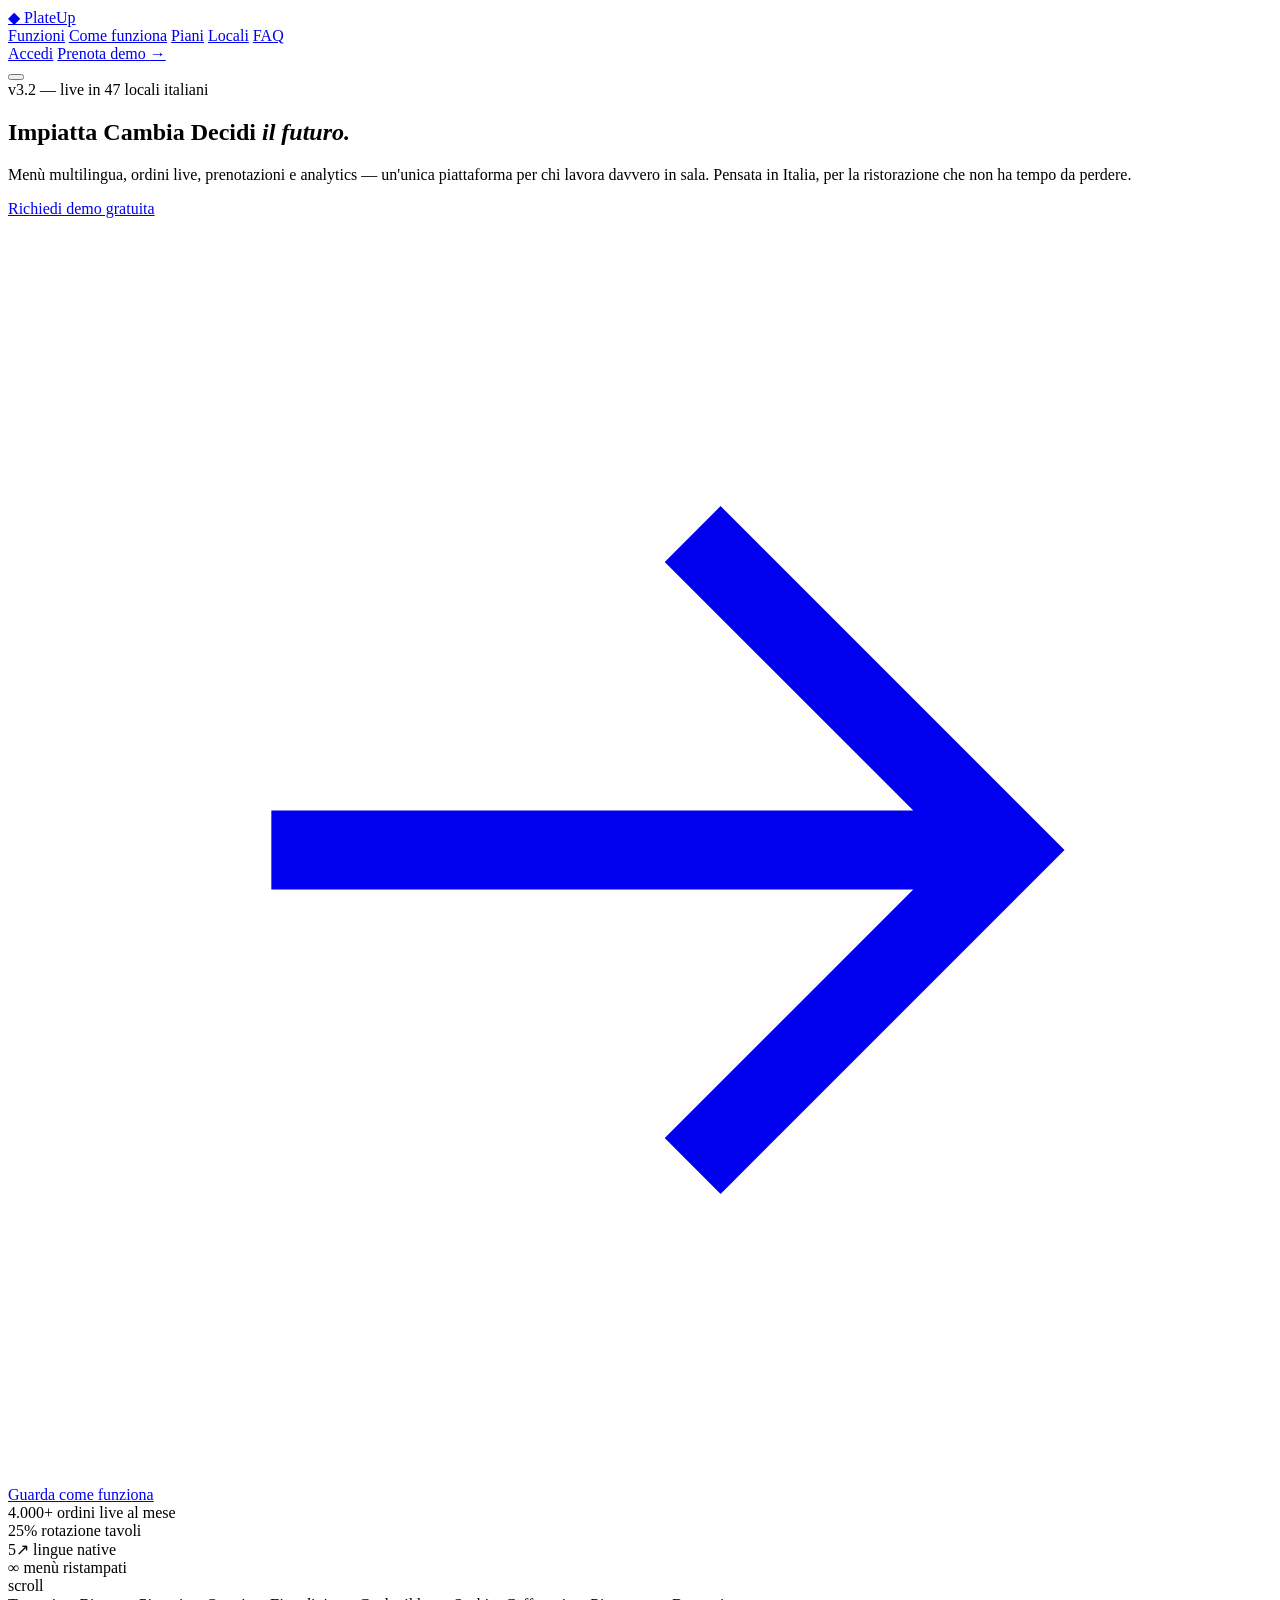
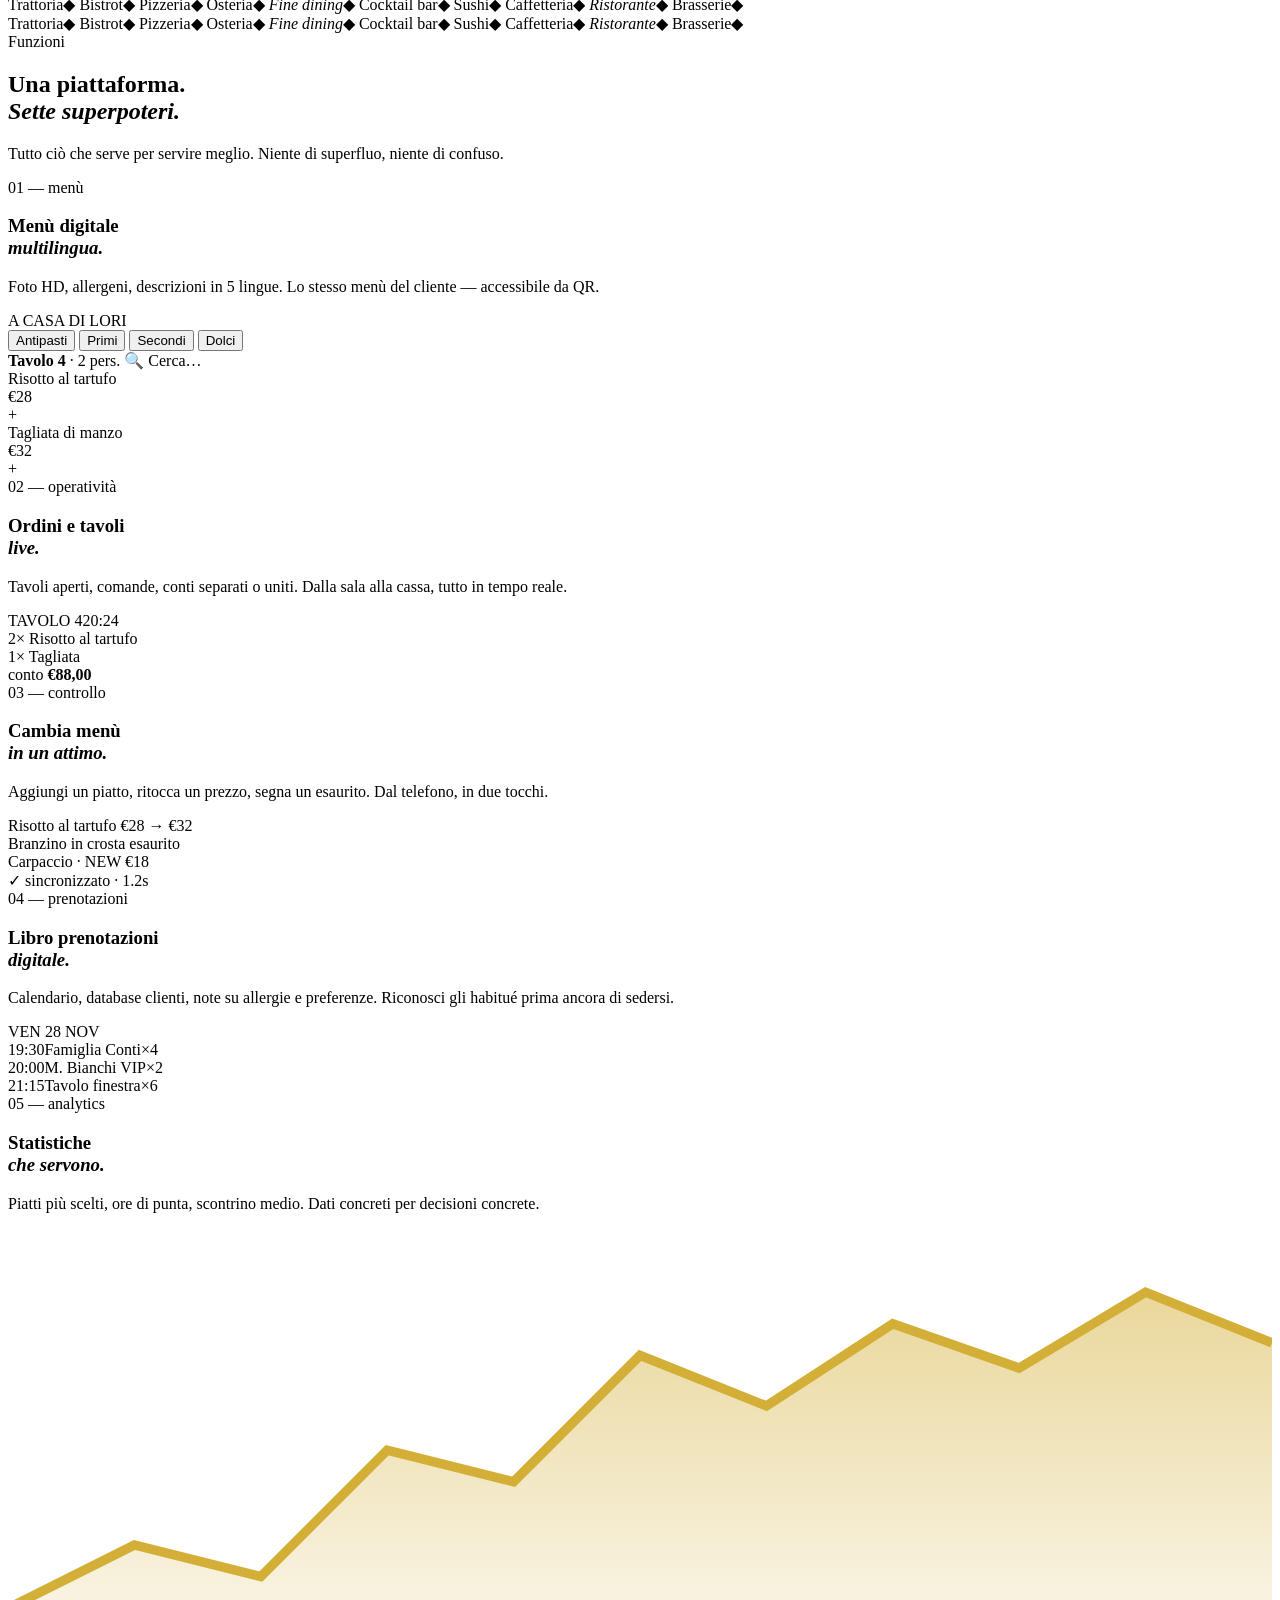
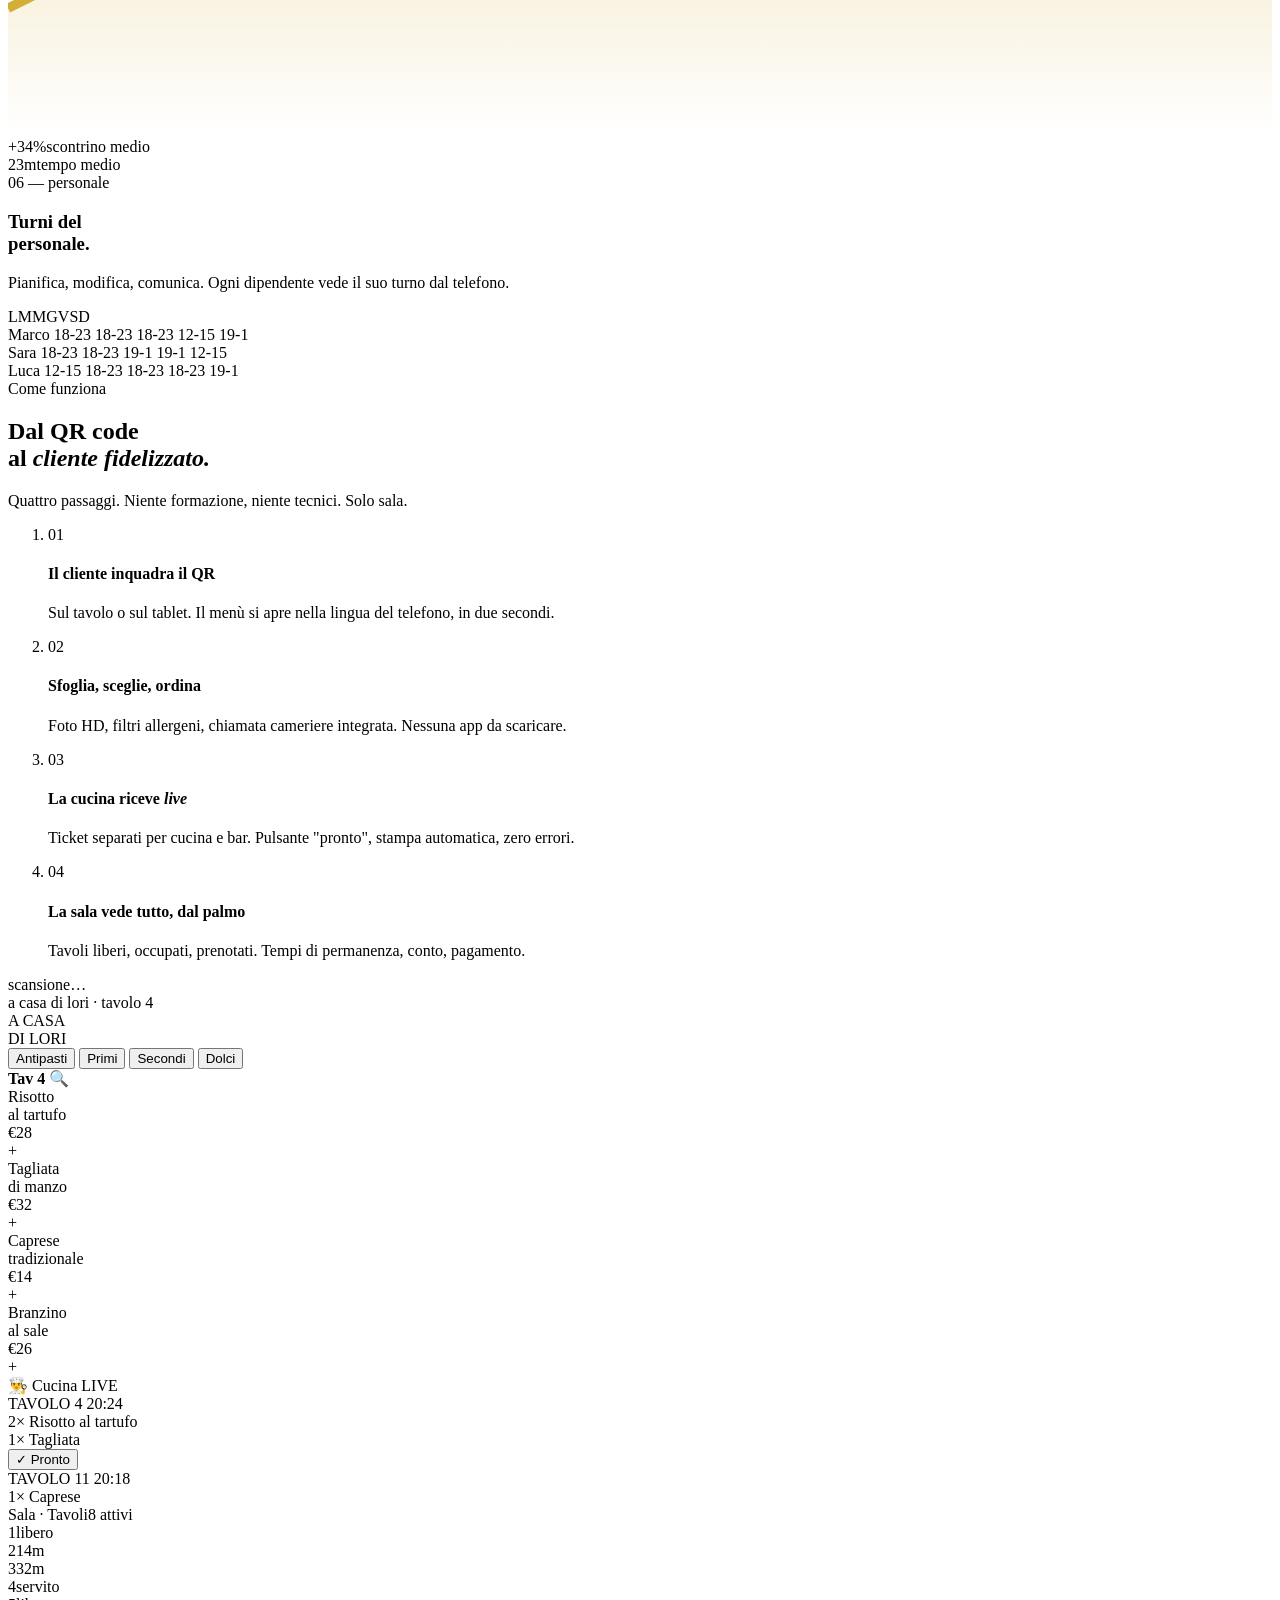
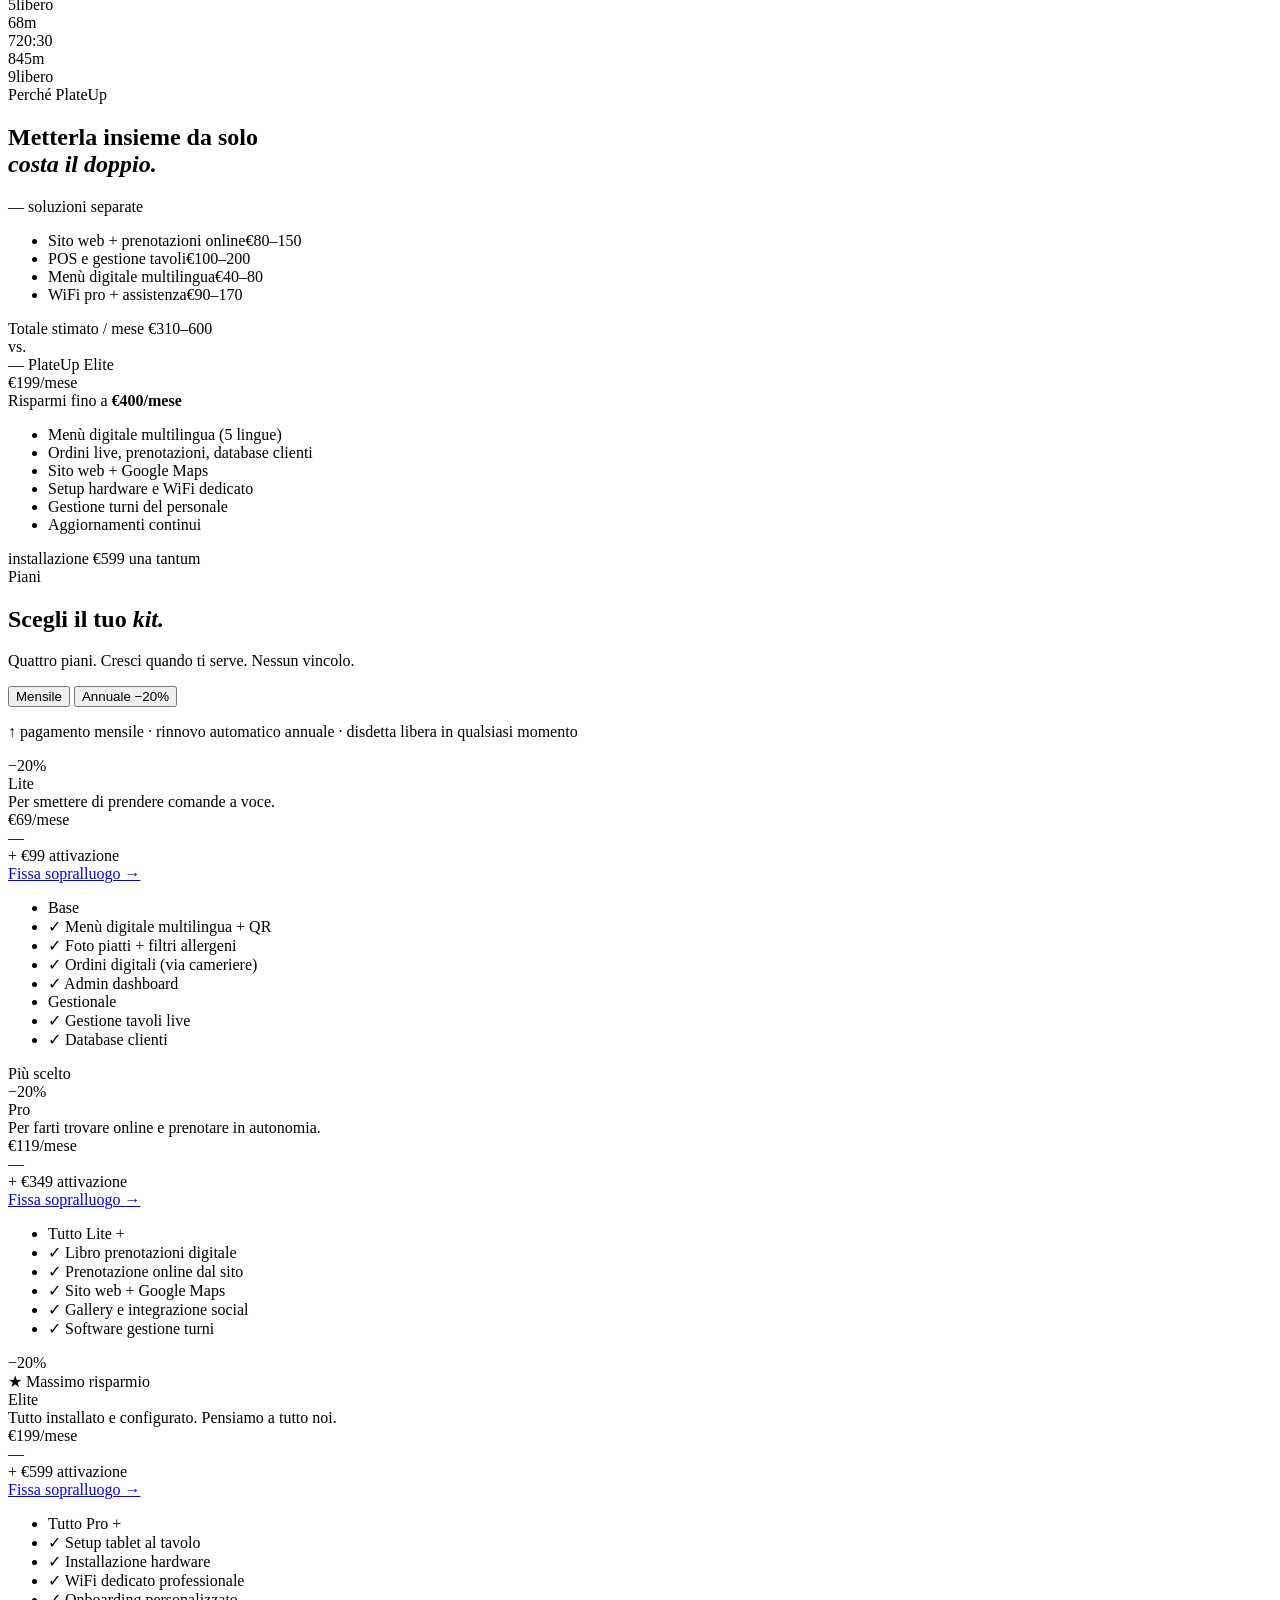
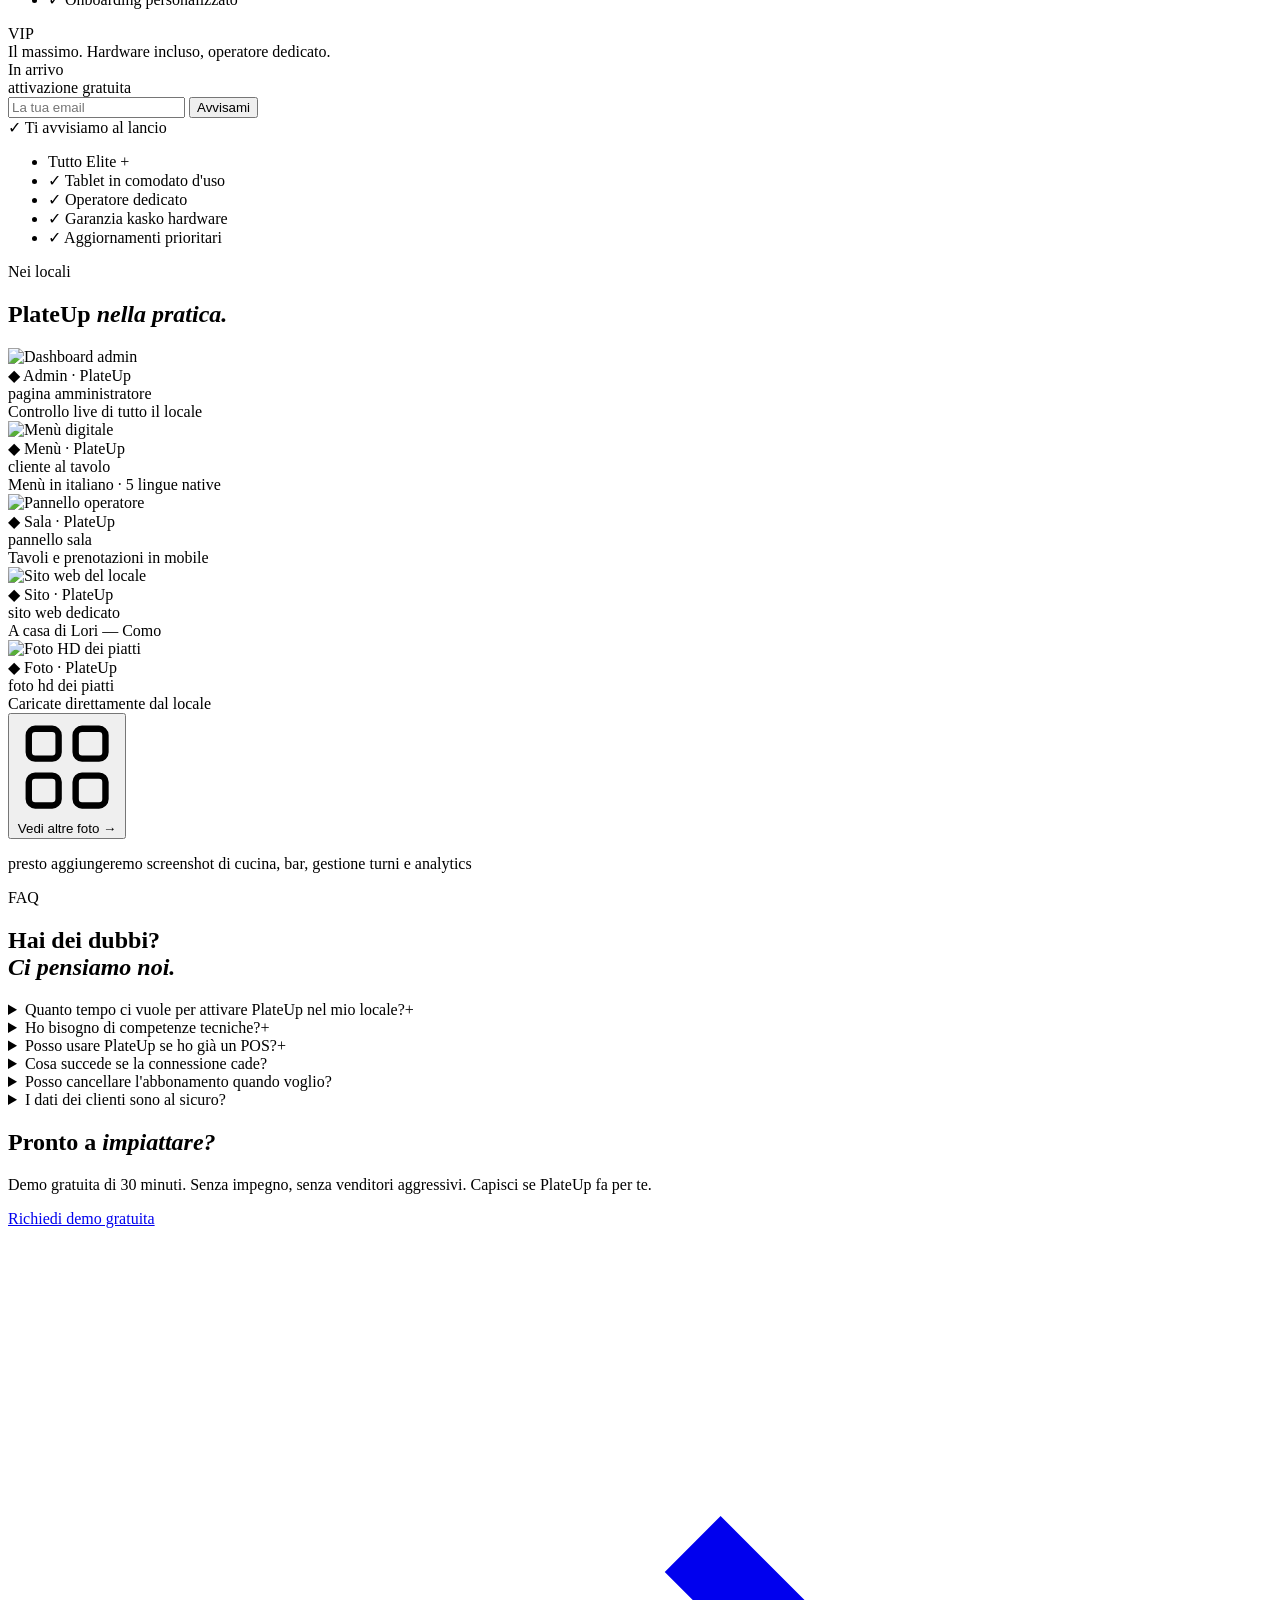
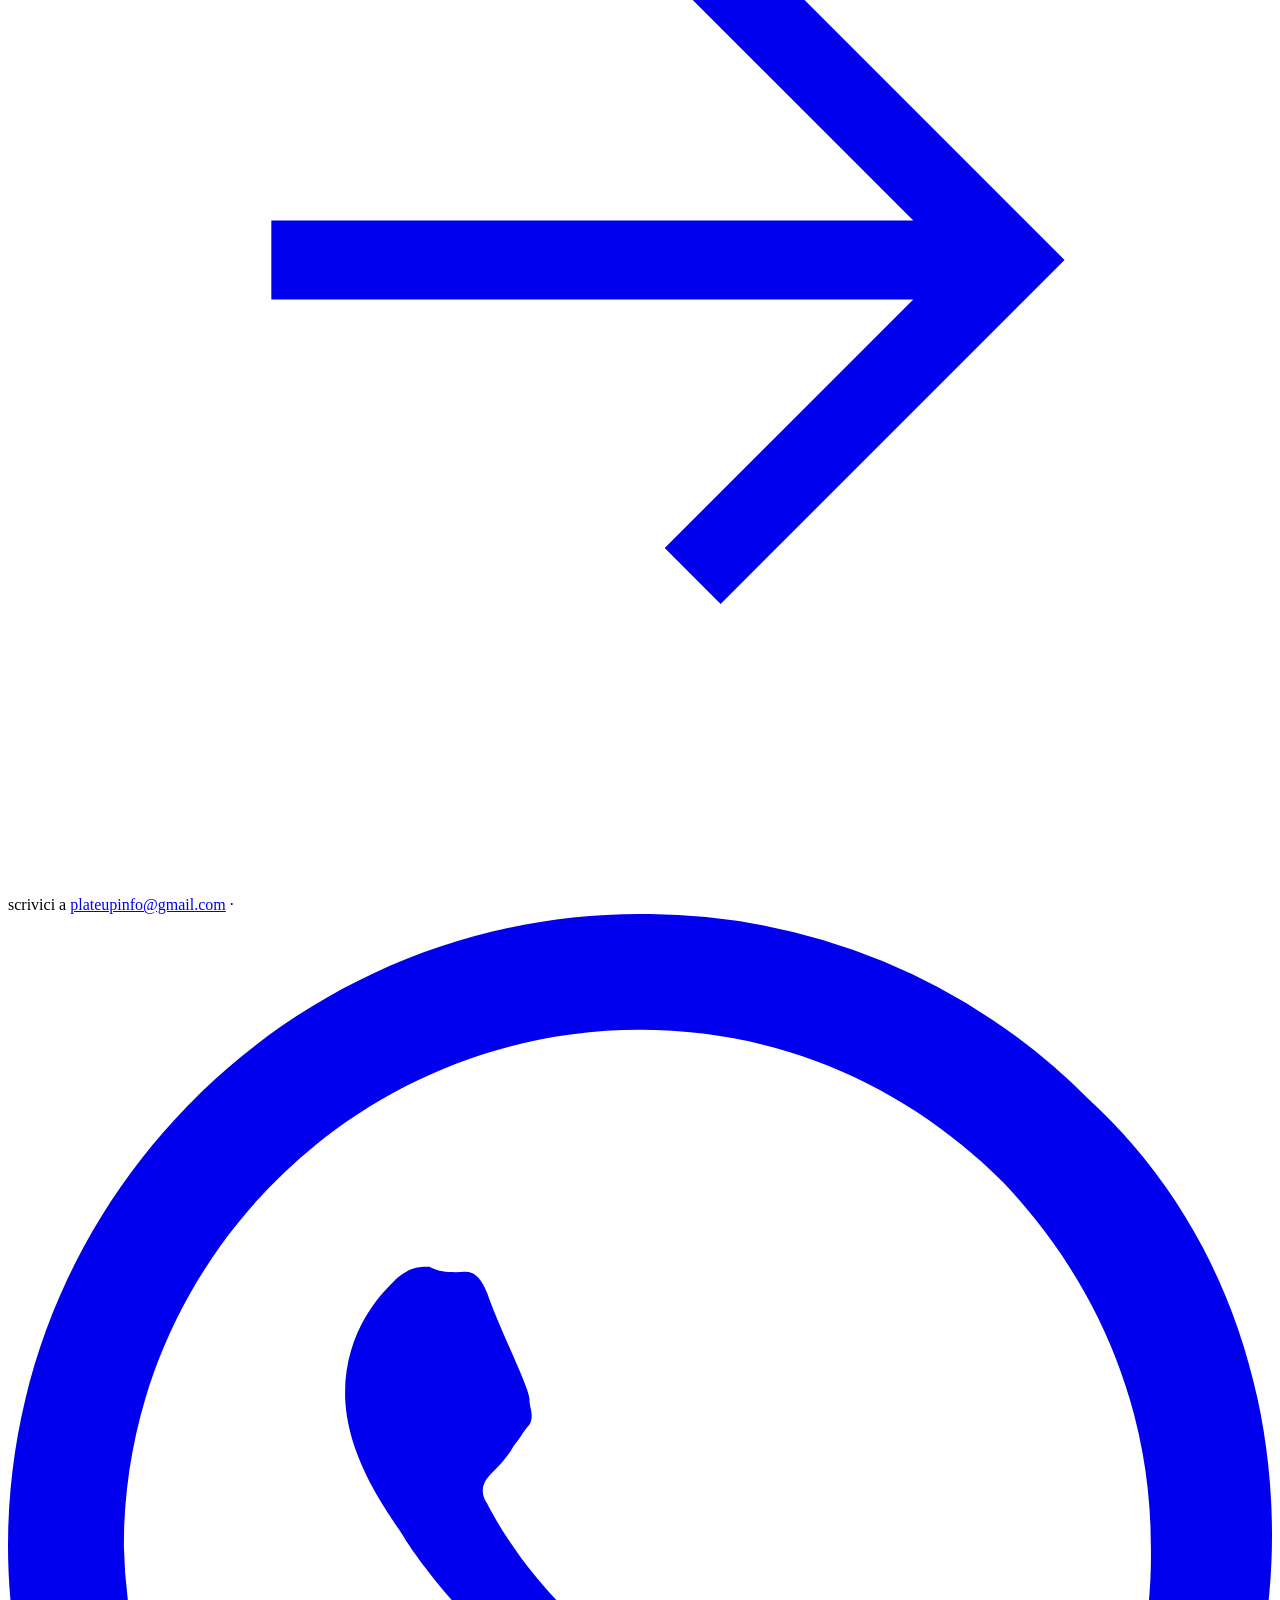
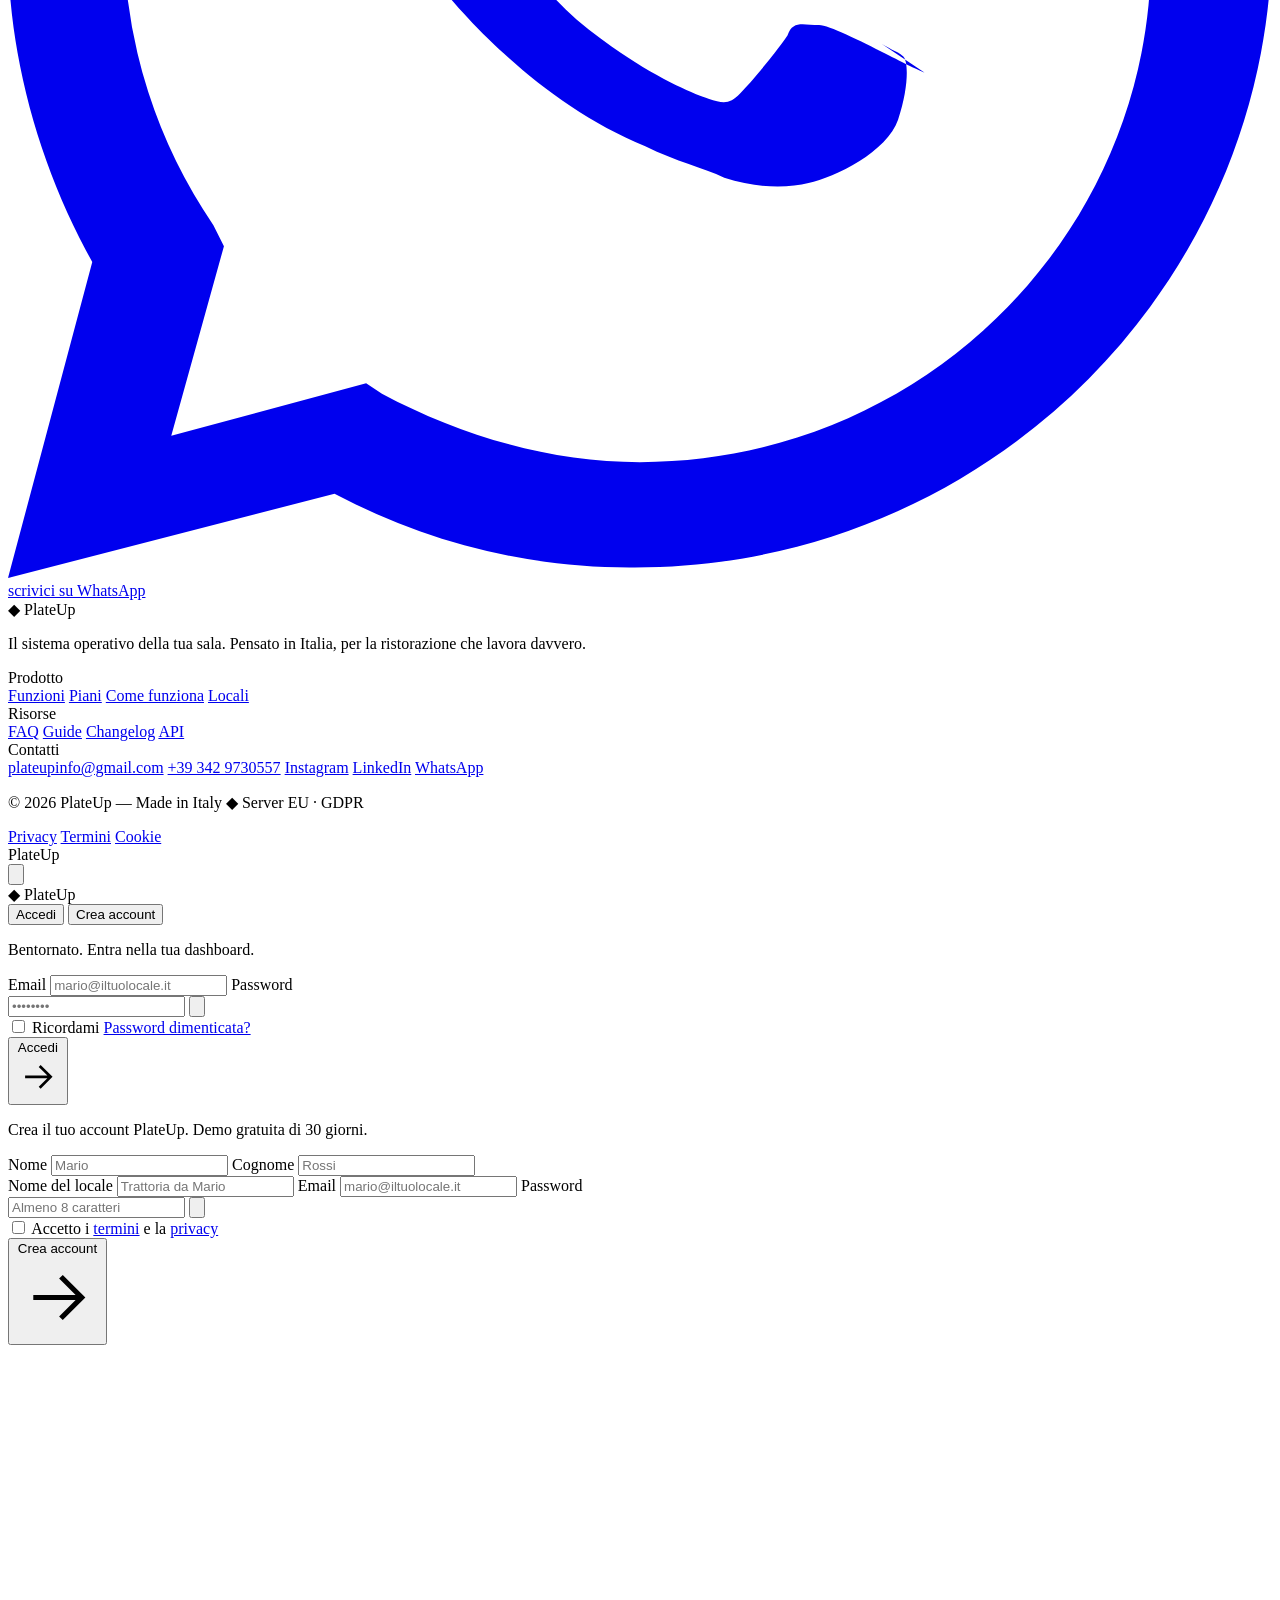
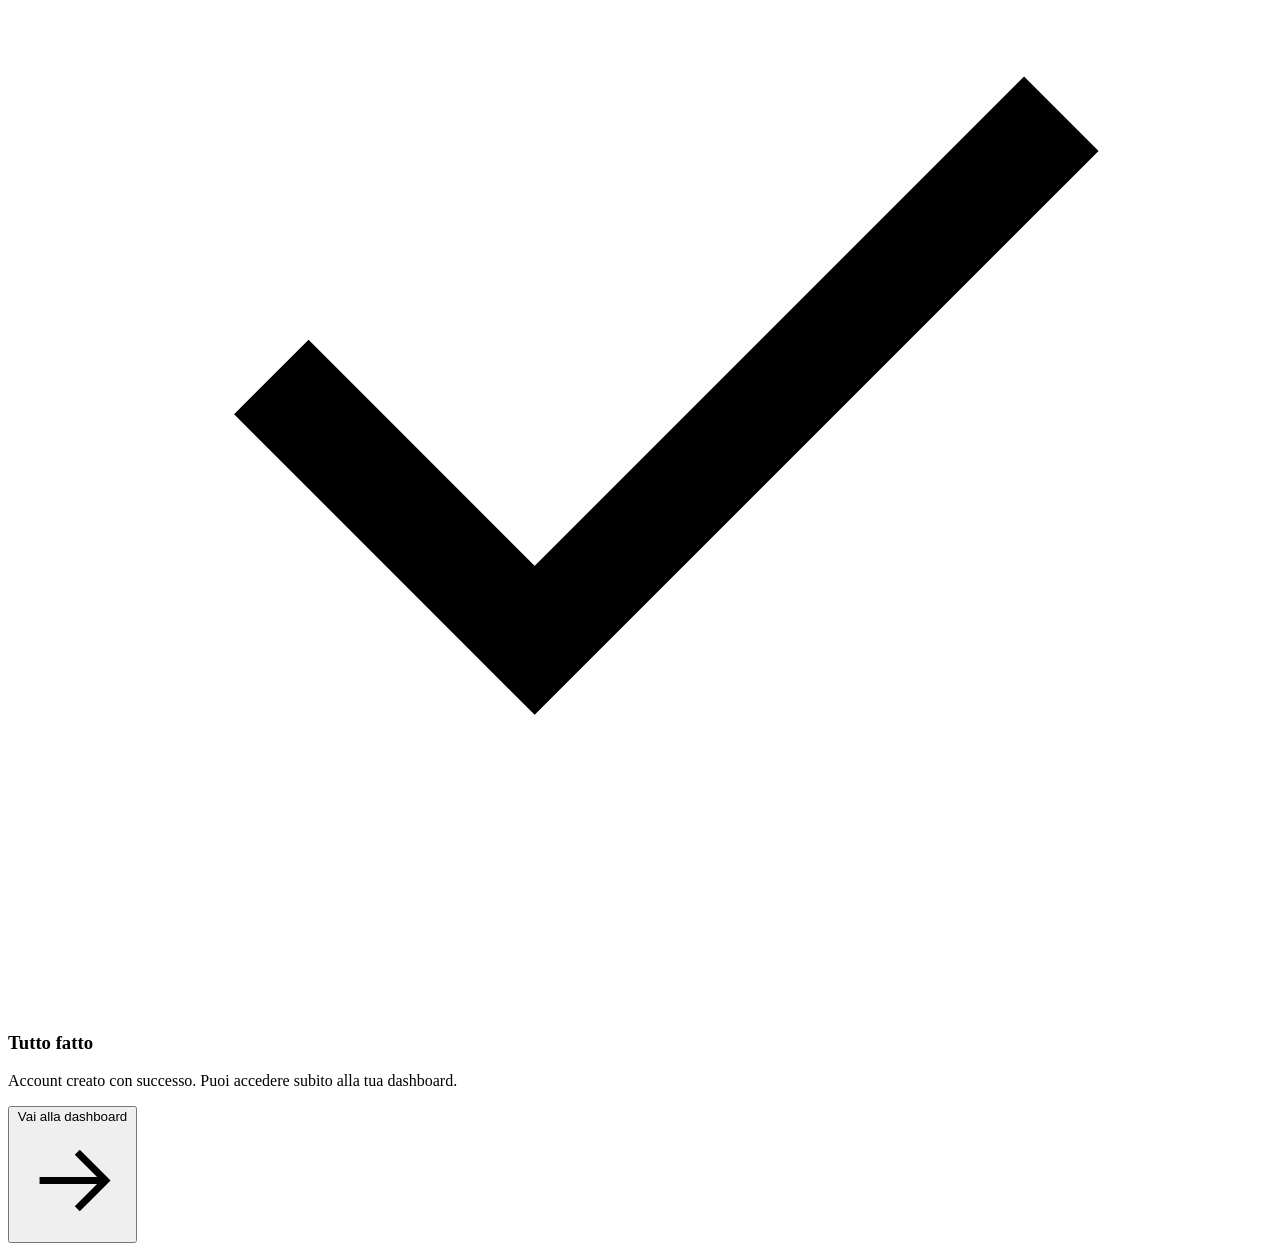
==== index.html @ 785eee44 "Rename site 3/index.html to index.html" ====
<!DOCTYPE html>
<html lang="it">
<head>
<meta charset="UTF-8">
<meta name="viewport" content="width=device-width, initial-scale=1.0">
<title>PlateUp — Il sistema operativo della tua sala</title>
<link rel="preconnect" href="https://fonts.googleapis.com">
<link rel="preconnect" href="https://fonts.gstatic.com" crossorigin>
<link href="https://fonts.googleapis.com/css2?family=Instrument+Serif:ital@0;1&family=JetBrains+Mono:wght@400;500&display=swap" rel="stylesheet">
<link rel="stylesheet" href="styles.css">
</head>
<body>

<!-- ── Ambient cursor glow ── -->
<div class="cursor-glow" id="cursor-glow"></div>

<!-- ── Grain overlay (entire site) ── -->
<div class="grain"></div>

<!-- ── Scroll progress bar ── -->
<div class="scroll-progress" id="scroll-progress"></div>

<!-- ── NAV ── -->
<nav class="nav" id="nav">
  <a href="#top" class="logo">
    <span class="logo-mark">◆</span>
    <span class="logo-text">PlateUp</span>
  </a>
  <div class="nav-center">
    <a href="#features" class="nav-link">Funzioni</a>
    <a href="#how" class="nav-link">Come funziona</a>
    <a href="#pricing" class="nav-link">Piani</a>
    <a href="#gallery" class="nav-link">Locali</a>
    <a href="#faq" class="nav-link">FAQ</a>
  </div>
  <div class="nav-right">
    <a href="#" class="nav-login" id="open-auth">Accedi</a>
    <a href="#contact" class="btn-magnetic" data-magnetic>
      <span>Prenota demo</span>
      <span class="btn-arrow">→</span>
    </a>
  </div>
  <button class="hamburger" id="hamburger" aria-label="Menu"><span></span><span></span></button>
</nav>

<!-- ── HERO ── -->
<section class="hero" id="top">
  <div class="hero-mesh"></div>
  <div class="hero-grid">
    <span class="hero-grid-line"></span>
    <span class="hero-grid-line"></span>
    <span class="hero-grid-line"></span>
    <span class="hero-grid-line"></span>
    <span class="hero-grid-line"></span>
  </div>

  <div class="hero-eyebrow" data-reveal>
    <span class="dot"></span>
    <span class="mono">v3.2 — live in 47 locali italiani</span>
  </div>

  <h1 class="hero-title">
    <span class="line">
      <span class="word rotator" data-rotator>
        <span class="r-item active">Impiatta</span>
        <span class="r-item">Cambia</span>
        <span class="r-item">Decidi</span>
      </span>
    </span>
    <span class="line"><em class="word" data-word>il futuro.</em></span>
  </h1>

  <p class="hero-sub" data-reveal data-delay="600">
    Menù multilingua, ordini live, prenotazioni e analytics — un'unica piattaforma per chi lavora davvero in sala. Pensata in Italia, per la ristorazione che non ha tempo da perdere.
  </p>

  <div class="hero-ctas" data-reveal data-delay="800">
    <a href="#contact" class="btn-primary" data-magnetic>
      <span>Richiedi demo gratuita</span>
      <svg viewBox="0 0 24 24" fill="none" stroke="currentColor" stroke-width="1.5"><path d="M5 12h14M13 6l6 6-6 6"/></svg>
    </a>
    <a href="#how" class="btn-secondary">
      <span class="play-dot"></span>
      <span>Guarda come funziona</span>
    </a>
  </div>

  <div class="hero-meta" data-reveal data-delay="1000">
    <div class="meta-item">
      <span class="meta-num" data-count="4">0</span><span class="meta-sym">.000+</span>
      <span class="meta-lbl">ordini live al mese</span>
    </div>
    <div class="meta-divider"></div>
    <div class="meta-item">
      <span class="meta-num" data-count="25">0</span><span class="meta-sym">%</span>
      <span class="meta-lbl">rotazione tavoli</span>
    </div>
    <div class="meta-divider"></div>
    <div class="meta-item">
      <span class="meta-num">5</span><span class="meta-sym">↗</span>
      <span class="meta-lbl">lingue native</span>
    </div>
    <div class="meta-divider"></div>
    <div class="meta-item">
      <span class="meta-num">∞</span>
      <span class="meta-lbl">menù ristampati</span>
    </div>
  </div>

  <div class="hero-scroll-hint">
    <span class="mono">scroll</span>
    <span class="scroll-line"></span>
  </div>
</section>

<!-- ── MARQUEE TICKER ── -->
<section class="marquee">
  <div class="marquee-track">
    <div class="marquee-content">
      <span>Trattoria</span><span class="m-dot">◆</span>
      <span>Bistrot</span><span class="m-dot">◆</span>
      <span>Pizzeria</span><span class="m-dot">◆</span>
      <span>Osteria</span><span class="m-dot">◆</span>
      <span><em>Fine dining</em></span><span class="m-dot">◆</span>
      <span>Cocktail bar</span><span class="m-dot">◆</span>
      <span>Sushi</span><span class="m-dot">◆</span>
      <span>Caffetteria</span><span class="m-dot">◆</span>
      <span><em>Ristorante</em></span><span class="m-dot">◆</span>
      <span>Brasserie</span><span class="m-dot">◆</span>
    </div>
    <div class="marquee-content" aria-hidden="true">
      <span>Trattoria</span><span class="m-dot">◆</span>
      <span>Bistrot</span><span class="m-dot">◆</span>
      <span>Pizzeria</span><span class="m-dot">◆</span>
      <span>Osteria</span><span class="m-dot">◆</span>
      <span><em>Fine dining</em></span><span class="m-dot">◆</span>
      <span>Cocktail bar</span><span class="m-dot">◆</span>
      <span>Sushi</span><span class="m-dot">◆</span>
      <span>Caffetteria</span><span class="m-dot">◆</span>
      <span><em>Ristorante</em></span><span class="m-dot">◆</span>
      <span>Brasserie</span><span class="m-dot">◆</span>
    </div>
  </div>
</section>

<!-- ── BENTO FEATURES ── -->
<section class="features" id="features">
  <header class="sec-header" data-reveal-block>
    <div class="sec-tag"><span class="dot"></span> Funzioni</div>
    <h2 class="sec-title">
      Una piattaforma.<br>
      <em>Sette superpoteri.</em>
    </h2>
    <p class="sec-lede">Tutto ciò che serve per servire meglio. Niente di superfluo, niente di confuso.</p>
  </header>

  <div class="bento">

    <!-- 1. Menù digitale multilingua (BIG) -->
    <article class="bento-card bento-1" data-reveal-block>
      <div class="bento-eyebrow"><span class="mono">01 — menù</span></div>
      <h3>Menù digitale<br><em>multilingua.</em></h3>
      <p>Foto HD, allergeni, descrizioni in 5 lingue. Lo stesso menù del cliente — accessibile da QR.</p>
      <div class="bento-visual menu-mock">
        <div class="menu-mock-shell">
          <aside class="mm-side">
            <div class="mm-side-title">A CASA DI LORI</div>
            <button class="mm-cat active">Antipasti</button>
            <button class="mm-cat">Primi</button>
            <button class="mm-cat">Secondi</button>
            <button class="mm-cat">Dolci</button>
          </aside>
          <div class="mm-main">
            <div class="mm-bar">
              <span class="mm-tav"><b>Tavolo 4</b> · 2 pers.</span>
              <span class="mm-search">🔍 Cerca…</span>
            </div>
            <div class="mm-grid">
              <div class="mm-card">
                <div class="mm-img" style="background:linear-gradient(135deg,#d4af37,#8a6f1f)"></div>
                <div class="mm-info">
                  <div class="mm-name">Risotto al tartufo</div>
                  <div class="mm-price">€28</div>
                </div>
                <div class="mm-add">+</div>
              </div>
              <div class="mm-card">
                <div class="mm-img" style="background:linear-gradient(135deg,#c46b3e,#5e2e1a)"></div>
                <div class="mm-info">
                  <div class="mm-name">Tagliata di manzo</div>
                  <div class="mm-price">€32</div>
                </div>
                <div class="mm-add">+</div>
              </div>
            </div>
          </div>
        </div>
      </div>
    </article>

    <!-- 2. Ordini e gestione tavoli live -->
    <article class="bento-card bento-2 accent" data-reveal-block>
      <div class="bento-eyebrow"><span class="mono">02 — operatività</span></div>
      <h3>Ordini e tavoli<br><em>live.</em></h3>
      <p>Tavoli aperti, comande, conti separati o uniti. Dalla sala alla cassa, tutto in tempo reale.</p>
      <div class="bento-visual orders-mock">
        <div class="bento-ticket new">
          <div class="bt-hdr"><span class="bt-tav">TAVOLO 4</span><span class="bt-time mono">20:24</span></div>
          <div class="bt-row">2× Risotto al tartufo</div>
          <div class="bt-row">1× Tagliata</div>
          <div class="bt-foot"><span class="mono">conto</span> <b>€88,00</b></div>
        </div>
      </div>
    </article>

    <!-- 3. Cambia menù in un attimo -->
    <article class="bento-card bento-3" data-reveal-block>
      <div class="bento-eyebrow"><span class="mono">03 — controllo</span></div>
      <h3>Cambia menù<br><em>in un attimo.</em></h3>
      <p>Aggiungi un piatto, ritocca un prezzo, segna un esaurito. Dal telefono, in due tocchi.</p>
      <div class="bento-visual edit-mock">
        <div class="em-row">
          <span class="em-label">Risotto al tartufo</span>
          <span class="em-old">€28</span>
          <span class="em-arrow">→</span>
          <span class="em-new">€32</span>
        </div>
        <div class="em-row dim">
          <span class="em-label">Branzino in crosta</span>
          <span class="em-tag">esaurito</span>
        </div>
        <div class="em-row new">
          <span class="em-label">Carpaccio · NEW</span>
          <span class="em-new">€18</span>
        </div>
        <div class="em-sync mono">✓ sincronizzato · 1.2s</div>
      </div>
    </article>

    <!-- 4. Gestione prenotazioni -->
    <article class="bento-card bento-4" data-reveal-block>
      <div class="bento-eyebrow"><span class="mono">04 — prenotazioni</span></div>
      <h3>Libro prenotazioni<br><em>digitale.</em></h3>
      <p>Calendario, database clienti, note su allergie e preferenze. Riconosci gli habitué prima ancora di sedersi.</p>
      <div class="bento-visual book-mock">
        <div class="book-day">VEN 28 NOV</div>
        <div class="book-slot"><span>19:30</span><span class="b-name">Famiglia Conti</span><span class="b-num">×4</span></div>
        <div class="book-slot"><span>20:00</span><span class="b-name">M. Bianchi <span class="b-vip">VIP</span></span><span class="b-num">×2</span></div>
        <div class="book-slot"><span>21:15</span><span class="b-name">Tavolo finestra</span><span class="b-num">×6</span></div>
      </div>
    </article>

    <!-- 5. Statistiche che servono -->
    <article class="bento-card bento-5 dark" data-reveal-block>
      <div class="bento-eyebrow"><span class="mono">05 — analytics</span></div>
      <h3>Statistiche<br><em>che servono.</em></h3>
      <p>Piatti più scelti, ore di punta, scontrino medio. Dati concreti per decisioni concrete.</p>
      <div class="bento-visual chart-mock">
        <svg viewBox="0 0 200 80" preserveAspectRatio="none">
          <defs>
            <linearGradient id="chartGrad" x1="0" x2="0" y1="0" y2="1">
              <stop offset="0%" stop-color="#d4af37" stop-opacity="0.5"/>
              <stop offset="100%" stop-color="#d4af37" stop-opacity="0"/>
            </linearGradient>
          </defs>
          <path class="chart-area" d="M0,60 L20,50 L40,55 L60,35 L80,40 L100,20 L120,28 L140,15 L160,22 L180,10 L200,18 L200,80 L0,80 Z" fill="url(#chartGrad)"/>
          <path class="chart-line" d="M0,60 L20,50 L40,55 L60,35 L80,40 L100,20 L120,28 L140,15 L160,22 L180,10 L200,18" fill="none" stroke="#d4af37" stroke-width="1.5"/>
        </svg>
        <div class="chart-stats">
          <div><span class="cs-num">+34%</span><span class="cs-lbl">scontrino medio</span></div>
          <div><span class="cs-num">23m</span><span class="cs-lbl">tempo medio</span></div>
        </div>
      </div>
    </article>

    <!-- 6. Gestione turni -->
    <article class="bento-card bento-6" data-reveal-block>
      <div class="bento-eyebrow"><span class="mono">06 — personale</span></div>
      <h3>Turni del<br>personale.</h3>
      <p>Pianifica, modifica, comunica. Ogni dipendente vede il suo turno dal telefono.</p>
      <div class="bento-visual shifts-mock">
        <div class="sh-week">
          <span>L</span><span>M</span><span>M</span><span>G</span><span>V</span><span>S</span><span>D</span>
        </div>
        <div class="sh-row">
          <span class="sh-name">Marco</span>
          <span class="sh-day on">18-23</span>
          <span class="sh-day"></span>
          <span class="sh-day on">18-23</span>
          <span class="sh-day on">18-23</span>
          <span class="sh-day on alt">12-15</span>
          <span class="sh-day on">19-1</span>
          <span class="sh-day"></span>
        </div>
        <div class="sh-row">
          <span class="sh-name">Sara</span>
          <span class="sh-day"></span>
          <span class="sh-day on">18-23</span>
          <span class="sh-day on">18-23</span>
          <span class="sh-day"></span>
          <span class="sh-day on">19-1</span>
          <span class="sh-day on">19-1</span>
          <span class="sh-day on alt">12-15</span>
        </div>
        <div class="sh-row">
          <span class="sh-name">Luca</span>
          <span class="sh-day on alt">12-15</span>
          <span class="sh-day on">18-23</span>
          <span class="sh-day"></span>
          <span class="sh-day on">18-23</span>
          <span class="sh-day on">18-23</span>
          <span class="sh-day"></span>
          <span class="sh-day on">19-1</span>
        </div>
      </div>
    </article>

  </div>
</section>

<!-- ── STICKY HOW IT WORKS ── -->
<section class="how" id="how">
  <div class="how-inner">
    <div class="how-left">
      <header class="sec-header left" data-reveal-block>
        <div class="sec-tag"><span class="dot"></span> Come funziona</div>
        <h2 class="sec-title">Dal QR code<br>al <em>cliente fidelizzato.</em></h2>
        <p class="sec-lede">Quattro passaggi. Niente formazione, niente tecnici. Solo sala.</p>
      </header>

      <ol class="how-steps">
        <li class="how-step active" data-step="0">
          <div class="step-num">01</div>
          <div class="step-body">
            <h4>Il cliente inquadra il QR</h4>
            <p>Sul tavolo o sul tablet. Il menù si apre nella lingua del telefono, in due secondi.</p>
          </div>
        </li>
        <li class="how-step" data-step="1">
          <div class="step-num">02</div>
          <div class="step-body">
            <h4>Sfoglia, sceglie, ordina</h4>
            <p>Foto HD, filtri allergeni, chiamata cameriere integrata. Nessuna app da scaricare.</p>
          </div>
        </li>
        <li class="how-step" data-step="2">
          <div class="step-num">03</div>
          <div class="step-body">
            <h4>La cucina riceve <em>live</em></h4>
            <p>Ticket separati per cucina e bar. Pulsante "pronto", stampa automatica, zero errori.</p>
          </div>
        </li>
        <li class="how-step" data-step="3">
          <div class="step-num">04</div>
          <div class="step-body">
            <h4>La sala vede tutto, dal palmo</h4>
            <p>Tavoli liberi, occupati, prenotati. Tempi di permanenza, conto, pagamento.</p>
          </div>
        </li>
      </ol>
    </div>

    <div class="how-right">
      <div class="how-sticky">
        <div class="phone-frame">
          <div class="phone-notch"></div>
          <div class="phone-screen">

            <div class="how-scene scene-0 active">
              <div class="qr-grid"></div>
              <div class="qr-label mono">scansione…</div>
              <div class="qr-foot">a casa di lori · tavolo 4</div>
            </div>

            <div class="how-scene scene-1">
              <div class="phone-menu">
                <aside class="pm-side">
                  <div class="pm-side-title">A CASA<br>DI LORI</div>
                  <button class="pm-cat active">Antipasti</button>
                  <button class="pm-cat">Primi</button>
                  <button class="pm-cat">Secondi</button>
                  <button class="pm-cat">Dolci</button>
                </aside>
                <div class="pm-main">
                  <div class="pm-bar">
                    <span class="pm-tav"><b>Tav 4</b></span>
                    <span class="pm-search">🔍</span>
                  </div>
                  <div class="pm-grid">
                    <div class="pm-card">
                      <div class="pm-img" style="background:linear-gradient(135deg,#d4af37,#8a6f1f)"></div>
                      <div class="pm-info">
                        <div class="pm-name">Risotto<br>al tartufo</div>
                        <div class="pm-price">€28</div>
                      </div>
                      <div class="pm-add">+</div>
                    </div>
                    <div class="pm-card">
                      <div class="pm-img" style="background:linear-gradient(135deg,#c46b3e,#5e2e1a)"></div>
                      <div class="pm-info">
                        <div class="pm-name">Tagliata<br>di manzo</div>
                        <div class="pm-price">€32</div>
                      </div>
                      <div class="pm-add">+</div>
                    </div>
                    <div class="pm-card">
                      <div class="pm-img" style="background:linear-gradient(135deg,#9a7c4e,#54402b)"></div>
                      <div class="pm-info">
                        <div class="pm-name">Caprese<br>tradizionale</div>
                        <div class="pm-price">€14</div>
                      </div>
                      <div class="pm-add">+</div>
                    </div>
                    <div class="pm-card">
                      <div class="pm-img" style="background:linear-gradient(135deg,#7c5e3e,#3d2d1e)"></div>
                      <div class="pm-info">
                        <div class="pm-name">Branzino<br>al sale</div>
                        <div class="pm-price">€26</div>
                      </div>
                      <div class="pm-add">+</div>
                    </div>
                  </div>
                </div>
              </div>
            </div>

            <div class="how-scene scene-2">
              <div class="phone-header"><span>👨‍🍳 Cucina</span><span class="live-pill"><span class="live-dot"></span> LIVE</span></div>
              <div class="ticket new">
                <div class="ticket-hdr">
                  <span class="ticket-tav">TAVOLO 4</span>
                  <span class="ticket-time mono">20:24</span>
                </div>
                <div class="ticket-row">2× Risotto al tartufo</div>
                <div class="ticket-row">1× Tagliata</div>
                <button class="ticket-ready">✓ Pronto</button>
              </div>
              <div class="ticket">
                <div class="ticket-hdr">
                  <span class="ticket-tav">TAVOLO 11</span>
                  <span class="ticket-time mono">20:18</span>
                </div>
                <div class="ticket-row">1× Caprese</div>
              </div>
            </div>

            <div class="how-scene scene-3">
              <div class="phone-header"><span>Sala · Tavoli</span><span class="mono">8 attivi</span></div>
              <div class="tav-grid">
                <div class="tav-card libero"><span class="tav-n">1</span><span class="tav-s">libero</span></div>
                <div class="tav-card occ"><span class="tav-n">2</span><span class="tav-s">14m</span></div>
                <div class="tav-card occ"><span class="tav-n">3</span><span class="tav-s">32m</span></div>
                <div class="tav-card occ alert"><span class="tav-n">4</span><span class="tav-s">servito</span></div>
                <div class="tav-card libero"><span class="tav-n">5</span><span class="tav-s">libero</span></div>
                <div class="tav-card occ"><span class="tav-n">6</span><span class="tav-s">8m</span></div>
                <div class="tav-card prenot"><span class="tav-n">7</span><span class="tav-s">20:30</span></div>
                <div class="tav-card occ"><span class="tav-n">8</span><span class="tav-s">45m</span></div>
                <div class="tav-card libero"><span class="tav-n">9</span><span class="tav-s">libero</span></div>
              </div>
            </div>

          </div>
        </div>
      </div>
    </div>
  </div>
</section>

<!-- ── COMPARISON / WHY ── -->
<section class="why" id="why">
  <header class="sec-header" data-reveal-block>
    <div class="sec-tag"><span class="dot"></span> Perché PlateUp</div>
    <h2 class="sec-title">Metterla insieme da solo<br><em>costa il doppio.</em></h2>
  </header>

  <div class="compare">
    <div class="compare-col scattered" data-reveal-block>
      <div class="compare-label mono">— soluzioni separate</div>
      <ul class="cost-list">
        <li><span>Sito web + prenotazioni online</span><span class="c-price">€80–150</span></li>
        <li><span>POS e gestione tavoli</span><span class="c-price">€100–200</span></li>
        <li><span>Menù digitale multilingua</span><span class="c-price">€40–80</span></li>
        <li><span>WiFi pro + assistenza</span><span class="c-price">€90–170</span></li>
      </ul>
      <div class="cost-total">
        <span>Totale stimato / mese</span>
        <span class="ct-price">€310–600</span>
      </div>
    </div>

    <div class="compare-divider">
      <span>vs.</span>
    </div>

    <div class="compare-col unified" data-reveal-block>
      <div class="compare-label mono">— PlateUp Elite</div>
      <div class="unified-price">
        <span class="up-cur">€</span><span class="up-num">199</span><span class="up-per">/mese</span>
      </div>
      <div class="save-pill">Risparmi fino a <strong>€400/mese</strong></div>
      <ul class="incl-list">
        <li>Menù digitale multilingua (5 lingue)</li>
        <li>Ordini live, prenotazioni, database clienti</li>
        <li>Sito web + Google Maps</li>
        <li>Setup hardware e WiFi dedicato</li>
        <li>Gestione turni del personale</li>
        <li>Aggiornamenti continui</li>
      </ul>
      <div class="unified-foot mono">installazione €599 una tantum</div>
    </div>
  </div>
</section>

<!-- ── PRICING ── -->
<section class="pricing" id="pricing">
  <header class="sec-header" data-reveal-block>
    <div class="sec-tag"><span class="dot"></span> Piani</div>
    <h2 class="sec-title">Scegli il tuo <em>kit.</em></h2>
    <p class="sec-lede">Quattro piani. Cresci quando ti serve. Nessun vincolo.</p>
  </header>

  <div class="billing-switch" data-reveal-block>
    <button class="bs-opt active" data-billing="monthly">Mensile</button>
    <button class="bs-opt" data-billing="annual">Annuale <span class="bs-save">−20%</span></button>
    <span class="bs-thumb"></span>
  </div>

  <p class="billing-note" data-billing-note>
    <span class="mono">↑ pagamento mensile · rinnovo automatico annuale · disdetta libera in qualsiasi momento</span>
  </p>

  <div class="plans">

    <article class="plan" data-plan="lite">
      <div class="plan-discount" data-discount>−20%</div>
      <div class="plan-head">
        <div class="plan-name">Lite</div>
        <div class="plan-tag">Per smettere di prendere comande a voce.</div>
      </div>
      <div class="plan-price-row">
        <div class="plan-price"><span class="cur">€</span><span class="num" data-monthly="69" data-annual="55">69</span><span class="per">/mese</span></div>
        <div class="plan-strike" data-strike-annual="828">—</div>
      </div>
      <div class="plan-setup mono">+ €99 attivazione</div>
      <a href="#contact" class="plan-cta">Fissa sopralluogo →</a>
      <ul class="plan-feats">
        <li class="cat">Base</li>
        <li>✓ Menù digitale multilingua + QR</li>
        <li>✓ Foto piatti + filtri allergeni</li>
        <li>✓ Ordini digitali (via cameriere)</li>
        <li>✓ Admin dashboard</li>
        <li class="cat">Gestionale</li>
        <li>✓ Gestione tavoli live</li>
        <li>✓ Database clienti</li>
      </ul>
    </article>

    <article class="plan featured" data-plan="pro">
      <div class="plan-badge">Più scelto</div>
      <div class="plan-discount" data-discount>−20%</div>
      <div class="plan-head">
        <div class="plan-name">Pro</div>
        <div class="plan-tag">Per farti trovare online e prenotare in autonomia.</div>
      </div>
      <div class="plan-price-row">
        <div class="plan-price"><span class="cur">€</span><span class="num" data-monthly="119" data-annual="95">119</span><span class="per">/mese</span></div>
        <div class="plan-strike" data-strike-annual="1428">—</div>
      </div>
      <div class="plan-setup mono">+ €349 attivazione</div>
      <a href="#contact" class="plan-cta primary">Fissa sopralluogo →</a>
      <ul class="plan-feats">
        <li class="cat">Tutto Lite +</li>
        <li>✓ Libro prenotazioni digitale</li>
        <li>✓ Prenotazione online dal sito</li>
        <li>✓ Sito web + Google Maps</li>
        <li>✓ Gallery e integrazione social</li>
        <li>✓ Software gestione turni</li>
      </ul>
    </article>

    <article class="plan" data-plan="elite">
      <div class="plan-discount" data-discount>−20%</div>
      <div class="plan-best" data-best>★ Massimo risparmio</div>
      <div class="plan-head">
        <div class="plan-name">Elite</div>
        <div class="plan-tag">Tutto installato e configurato. Pensiamo a tutto noi.</div>
      </div>
      <div class="plan-price-row">
        <div class="plan-price"><span class="cur">€</span><span class="num" data-monthly="199" data-annual="159">199</span><span class="per">/mese</span></div>
        <div class="plan-strike" data-strike-annual="2388">—</div>
      </div>
      <div class="plan-setup mono">+ €599 attivazione</div>
      <a href="#contact" class="plan-cta">Fissa sopralluogo →</a>
      <ul class="plan-feats">
        <li class="cat">Tutto Pro +</li>
        <li>✓ Setup tablet al tavolo</li>
        <li>✓ Installazione hardware</li>
        <li>✓ WiFi dedicato professionale</li>
        <li>✓ Onboarding personalizzato</li>
      </ul>
    </article>

    <article class="plan vip" data-plan="vip">
      <div class="plan-head">
        <div class="plan-name vip">VIP</div>
        <div class="plan-tag gold">Il massimo. Hardware incluso, operatore dedicato.</div>
      </div>
      <div class="plan-price-row">
        <div class="plan-price coming">In arrivo</div>
      </div>
      <div class="plan-setup mono">attivazione gratuita</div>
      <form class="waitlist" onsubmit="event.preventDefault(); this.querySelector('.wl-ok').classList.add('show');">
        <input type="email" placeholder="La tua email" required>
        <button type="submit">Avvisami</button>
        <div class="wl-ok">✓ Ti avvisiamo al lancio</div>
      </form>
      <ul class="plan-feats">
        <li class="cat">Tutto Elite +</li>
        <li>✓ Tablet in comodato d'uso</li>
        <li>✓ Operatore dedicato</li>
        <li>✓ Garanzia kasko hardware</li>
        <li>✓ Aggiornamenti prioritari</li>
      </ul>
    </article>

  </div>
</section>

<!-- ── GALLERY ── -->
<section class="gallery" id="gallery">
  <header class="sec-header" data-reveal-block>
    <div class="sec-tag"><span class="dot"></span> Nei locali</div>
    <h2 class="sec-title">PlateUp <em>nella pratica.</em></h2>
  </header>

  <div class="gallery-grid">
    <a class="g-slot g-1" data-reveal-block>
      <img src="https://i.ibb.co/mCwb91T3/Screenshot-2026-05-18-alle-21-24-50.png" alt="Dashboard admin">
      <div class="g-badge">◆ Admin · PlateUp</div>
      <div class="g-overlay">
        <div class="g-tag mono">pagina amministratore</div>
        <div class="g-title">Controllo live di tutto il locale</div>
      </div>
    </a>
    <a class="g-slot g-2" data-reveal-block>
      <img src="https://i.ibb.co/hFLGzB9K/Screenshot-2026-05-18-alle-21-24-14.png" alt="Menù digitale">
      <div class="g-badge">◆ Menù · PlateUp</div>
      <div class="g-overlay">
        <div class="g-tag mono">cliente al tavolo</div>
        <div class="g-title">Menù in italiano · 5 lingue native</div>
      </div>
    </a>
    <a class="g-slot g-3" data-reveal-block>
      <img src="https://i.ibb.co/1t3d7MTm/Screenshot-2026-05-18-alle-21-26-17.png" alt="Pannello operatore">
      <div class="g-badge">◆ Sala · PlateUp</div>
      <div class="g-overlay">
        <div class="g-tag mono">pannello sala</div>
        <div class="g-title">Tavoli e prenotazioni in mobile</div>
      </div>
    </a>
    <a class="g-slot g-4" data-reveal-block>
      <img src="https://i.ibb.co/tTRBP8nh/Screenshot-2026-05-13-alle-18-32-39.png" alt="Sito web del locale">
      <div class="g-badge">◆ Sito · PlateUp</div>
      <div class="g-overlay">
        <div class="g-tag mono">sito web dedicato</div>
        <div class="g-title">A casa di Lori — Como</div>
      </div>
    </a>
    <a class="g-slot g-5" data-reveal-block>
      <img src="https://images.happycow.net/venues/1024/45/17/hcmp451757_3334713.jpeg" alt="Foto HD dei piatti">
      <div class="g-badge">◆ Foto · PlateUp</div>
      <div class="g-overlay">
        <div class="g-tag mono">foto hd dei piatti</div>
        <div class="g-title">Caricate direttamente dal locale</div>
      </div>
    </a>
  </div>

  <div class="gallery-more">
    <button class="btn-more" id="btn-more-photos">
      <span class="more-icon">
        <svg viewBox="0 0 24 24" fill="none" stroke="currentColor" stroke-width="1.5">
          <rect x="3" y="3" width="7" height="7" rx="1.5"/>
          <rect x="14" y="3" width="7" height="7" rx="1.5"/>
          <rect x="3" y="14" width="7" height="7" rx="1.5"/>
          <rect x="14" y="14" width="7" height="7" rx="1.5"/>
        </svg>
      </span>
      <span>Vedi altre foto</span>
      <span class="more-arrow">→</span>
    </button>
    <p class="gallery-note mono">presto aggiungeremo screenshot di cucina, bar, gestione turni e analytics</p>
  </div>
</section>

<!-- ── FAQ ── -->
<section class="faq" id="faq">
  <header class="sec-header" data-reveal-block>
    <div class="sec-tag"><span class="dot"></span> FAQ</div>
    <h2 class="sec-title">Hai dei dubbi?<br><em>Ci pensiamo noi.</em></h2>
  </header>

  <div class="faq-list">
    <details class="faq-item">
      <summary>Quanto tempo ci vuole per attivare PlateUp nel mio locale?<span class="faq-x">+</span></summary>
      <div class="faq-a">Lite e Pro si attivano in <strong>meno di un'ora</strong>: ricevi le credenziali e sei online. Per Elite e VIP, che includono hardware on-site, ti contattiamo entro 24 ore e interveniamo in 3–5 giorni lavorativi.</div>
    </details>
    <details class="faq-item">
      <summary>Ho bisogno di competenze tecniche?<span class="faq-x">+</span></summary>
      <div class="faq-a">No. La dashboard è pensata per chi non ha tempo da perdere in sala — cambi prezzi e segni esauriti dallo smartphone. Alla prima configurazione una <strong>video-onboarding dedicata</strong> ti guida passo passo, inclusa in tutti i piani.</div>
    </details>
    <details class="faq-item">
      <summary>Posso usare PlateUp se ho già un POS?<span class="faq-x">+</span></summary>
      <div class="faq-a">Sì. PlateUp lavora a fianco del tuo POS attuale, gestendo menù digitale, ordini e prenotazioni. Stiamo aggiungendo integrazioni dirette con i POS più diffusi — chiedici quale usi.</div>
    </details>
    <details class="faq-item">
      <summary>Cosa succede se la connessione cade?</summary>
      <div class="faq-a">Il menù resta visibile in modalità offline e gli ordini vengono accodati. Appena la rete torna, tutto si sincronizza automaticamente — nessun dato perso.</div>
    </details>
    <details class="faq-item">
      <summary>Posso cancellare l'abbonamento quando voglio?</summary>
      <div class="faq-a">Sì. Nessun vincolo di durata sui piani mensili. I piani annuali hanno uno sconto del 20% e si rinnovano automaticamente — disdici quando vuoi entro la scadenza.</div>
    </details>
    <details class="faq-item">
      <summary>I dati dei clienti sono al sicuro?</summary>
      <div class="faq-a">Server europei, conformità GDPR completa, backup giornalieri cifrati. I dati del tuo locale sono solo tuoi e li puoi esportare in qualsiasi momento.</div>
    </details>
  </div>
</section>

<!-- ── CTA STRIP ── -->
<section class="cta-final" id="contact">
  <div class="cta-mesh"></div>
  <h2 class="cta-title">
    <span class="line"><span class="word">Pronto</span></span>
    <span class="line"><span class="word">a</span> <em class="word">impiattare?</em></span>
  </h2>
  <p class="cta-sub">Demo gratuita di 30 minuti. Senza impegno, senza venditori aggressivi. Capisci se PlateUp fa per te.</p>
  <div class="cta-actions">
    <a href="mailto:plateupinfo@gmail.com" class="btn-primary big" data-magnetic>
      <span>Richiedi demo gratuita</span>
      <svg viewBox="0 0 24 24" fill="none" stroke="currentColor" stroke-width="1.5"><path d="M5 12h14M13 6l6 6-6 6"/></svg>
    </a>
    <div class="cta-aside mono">
      scrivici a <a href="mailto:plateupinfo@gmail.com">plateupinfo@gmail.com</a>
      <span class="cta-dot">·</span>
      <a href="https://wa.me/393429730557" target="_blank" rel="noopener" class="cta-wa">
        <svg viewBox="0 0 24 24" fill="currentColor" aria-hidden="true">
          <path d="M20.5 3.5A11.85 11.85 0 0 0 12 0C5.4 0 0 5.4 0 12c0 2.1.6 4.2 1.6 6L0 24l6.2-1.6c1.7.9 3.6 1.4 5.6 1.4h.1C18.6 23.8 24 18.4 24 11.8c0-3.2-1.2-6.2-3.5-8.3zM12 21.8c-1.7 0-3.4-.5-4.9-1.3l-.3-.2-3.7 1 1-3.6-.2-.4A9.74 9.74 0 0 1 2.2 12C2.2 6.6 6.6 2.2 12 2.2c2.6 0 5 1 6.9 2.9 1.8 1.9 2.8 4.3 2.8 6.9.1 5.4-4.3 9.8-9.7 9.8zm5.4-7.4c-.3-.1-1.7-.9-2-.9s-.5-.1-.6.2c-.2.3-.7.9-.9 1.1-.2.2-.3.2-.6.1-.3-.1-1.3-.5-2.5-1.5-.9-.8-1.5-1.8-1.7-2.2-.2-.3 0-.5.1-.6.1-.1.3-.3.4-.5.1-.1.2-.3.3-.4.1-.2 0-.3 0-.5s-.6-1.4-.8-2c-.2-.5-.4-.4-.6-.4-.2 0-.3 0-.5-.1-.2 0-.4 0-.7.3-.2.2-.9.9-.9 2.1 0 1.3 1 2.5 1.1 2.7.1.2 1.9 2.9 4.6 4 .6.3 1.1.4 1.5.6.6.2 1.2.2 1.6.1.5-.1 1.5-.6 1.7-1.2.2-.6.2-1.1.1-1.2-.1-.1-.2-.1-.5-.3z"/>
        </svg>
        scrivici su WhatsApp
      </a>
    </div>
  </div>
</section>

<!-- ── FOOTER ── -->
<footer class="footer">
  <div class="footer-top">
    <div class="footer-brand">
      <div class="logo big">
        <span class="logo-mark">◆</span>
        <span class="logo-text">PlateUp</span>
      </div>
      <p>Il sistema operativo della tua sala. Pensato in Italia, per la ristorazione che lavora davvero.</p>
    </div>
    <div class="footer-cols">
      <div class="fc">
        <div class="fc-title mono">Prodotto</div>
        <a href="#features">Funzioni</a>
        <a href="#pricing">Piani</a>
        <a href="#how">Come funziona</a>
        <a href="#gallery">Locali</a>
      </div>
      <div class="fc">
        <div class="fc-title mono">Risorse</div>
        <a href="#faq">FAQ</a>
        <a href="#">Guide</a>
        <a href="#">Changelog</a>
        <a href="#">API</a>
      </div>
      <div class="fc">
        <div class="fc-title mono">Contatti</div>
        <a href="mailto:plateupinfo@gmail.com">plateupinfo@gmail.com</a>
        <a href="tel:+393429730557">+39 342 9730557</a>
        <a href="https://www.instagram.com/plate____up?igsh=NHFjdzhzYnh6bXBj&utm_source=qr" target="_blank" rel="noopener">Instagram</a>
        <a href="#">LinkedIn</a>
        <a href="https://wa.me/393429730557" target="_blank" rel="noopener">WhatsApp</a>
      </div>
    </div>
  </div>
  <div class="footer-bot">
    <p>© 2026 PlateUp — Made in Italy ◆ Server EU · GDPR</p>
    <div class="fb-links">
      <a href="#">Privacy</a>
      <a href="#">Termini</a>
      <a href="#">Cookie</a>
    </div>
  </div>
  <div class="footer-watermark" aria-hidden="true">PlateUp</div>
</footer>

<!-- ── AUTH MODAL ── -->
<div class="auth-overlay" id="auth-overlay" aria-hidden="true">
  <div class="auth-card" role="dialog" aria-modal="true" aria-labelledby="auth-title">
    <button class="auth-close" id="auth-close" aria-label="Chiudi">
      <svg viewBox="0 0 24 24" fill="none" stroke="currentColor" stroke-width="1.5"><path d="M6 6l12 12M18 6L6 18"/></svg>
    </button>

    <div class="auth-brand">
      <span class="logo-mark">◆</span>
      <span id="auth-title">PlateUp</span>
    </div>

    <div class="auth-tabs">
      <button class="auth-tab active" data-tab="login">Accedi</button>
      <button class="auth-tab" data-tab="signup">Crea account</button>
      <span class="auth-thumb"></span>
    </div>

    <!-- LOGIN -->
    <form class="auth-form" data-form="login" novalidate>
      <p class="auth-lede">Bentornato. Entra nella tua dashboard.</p>

      <label class="auth-field">
        <span>Email</span>
        <input type="email" name="email" placeholder="mario@iltuolocale.it" required autocomplete="email">
      </label>

      <label class="auth-field">
        <span>Password</span>
        <div class="auth-pw">
          <input type="password" name="password" placeholder="••••••••" required autocomplete="current-password">
          <button type="button" class="pw-eye" aria-label="Mostra password">
            <svg viewBox="0 0 24 24" fill="none" stroke="currentColor" stroke-width="1.5"><path d="M1 12s4-8 11-8 11 8 11 8-4 8-11 8-11-8-11-8z"/><circle cx="12" cy="12" r="3"/></svg>
          </button>
        </div>
      </label>

      <div class="auth-extra">
        <label class="auth-check">
          <input type="checkbox" name="remember">
          <span class="check-box"></span>
          <span>Ricordami</span>
        </label>
        <a href="#" class="auth-forgot">Password dimenticata?</a>
      </div>

      <div class="auth-error" data-form-error></div>

      <button type="submit" class="auth-submit">
        <span>Accedi</span>
        <svg viewBox="0 0 24 24" fill="none" stroke="currentColor" stroke-width="1.5"><path d="M5 12h14M13 6l6 6-6 6"/></svg>
      </button>

      
    </form>

    <!-- SIGNUP -->
    <form class="auth-form hidden" data-form="signup" novalidate>
      <p class="auth-lede">Crea il tuo account PlateUp. Demo gratuita di 30 giorni.</p>

      <div class="auth-field-row">
        <label class="auth-field">
          <span>Nome</span>
          <input type="text" name="firstname" placeholder="Mario" required autocomplete="given-name">
        </label>
        <label class="auth-field">
          <span>Cognome</span>
          <input type="text" name="lastname" placeholder="Rossi" required autocomplete="family-name">
        </label>
      </div>

      <label class="auth-field">
        <span>Nome del locale</span>
        <input type="text" name="restaurant" placeholder="Trattoria da Mario" required>
      </label>

      <label class="auth-field">
        <span>Email</span>
        <input type="email" name="email" placeholder="mario@iltuolocale.it" required autocomplete="email">
      </label>

      <label class="auth-field">
        <span>Password</span>
        <div class="auth-pw">
          <input type="password" name="password" placeholder="Almeno 8 caratteri" minlength="8" required autocomplete="new-password">
          <button type="button" class="pw-eye" aria-label="Mostra password">
            <svg viewBox="0 0 24 24" fill="none" stroke="currentColor" stroke-width="1.5"><path d="M1 12s4-8 11-8 11 8 11 8-4 8-11 8-11-8-11-8z"/><circle cx="12" cy="12" r="3"/></svg>
          </button>
        </div>
      </label>

      <label class="auth-check tos">
        <input type="checkbox" name="tos" required>
        <span class="check-box"></span>
        <span>Accetto i <a href="#">termini</a> e la <a href="#">privacy</a></span>
      </label>

      <div class="auth-error" data-form-error></div>

      <button type="submit" class="auth-submit">
        <span>Crea account</span>
        <svg viewBox="0 0 24 24" fill="none" stroke="currentColor" stroke-width="1.5"><path d="M5 12h14M13 6l6 6-6 6"/></svg>
      </button>

     
    </form>

    <!-- SUCCESS state (after submit) -->
    <div class="auth-success hidden" data-success>
      <div class="auth-success-mark">
        <svg viewBox="0 0 24 24" fill="none" stroke="currentColor" stroke-width="2"><path d="M5 12l5 5L20 7"/></svg>
      </div>
      <h3>Tutto fatto</h3>
      <p data-success-msg>Account creato con successo. Puoi accedere subito alla tua dashboard.</p>
      <button type="button" class="auth-submit" id="auth-success-close">
        <span>Vai alla dashboard</span>
        <svg viewBox="0 0 24 24" fill="none" stroke="currentColor" stroke-width="1.5"><path d="M5 12h14M13 6l6 6-6 6"/></svg>
      </button>
    </div>

  </div>
</div>

<script src="app.js"></script>
</body>
</html>
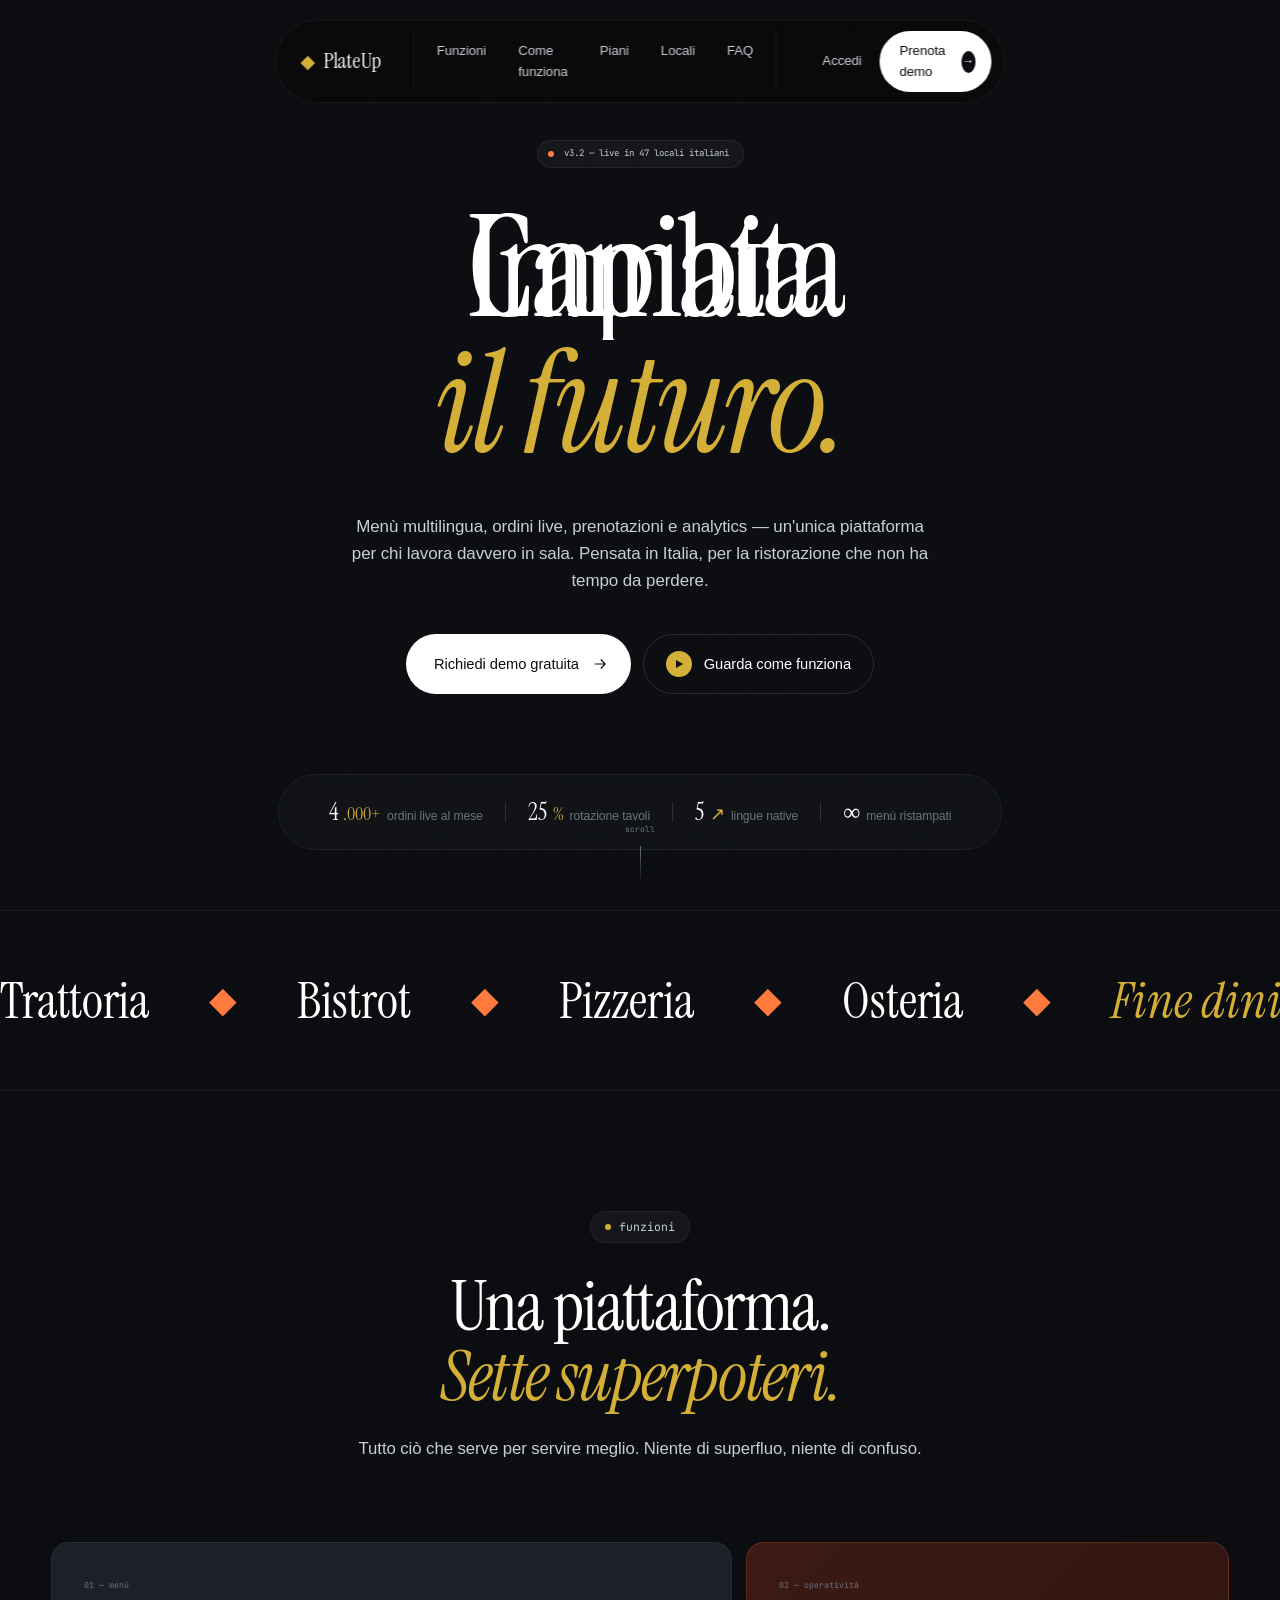
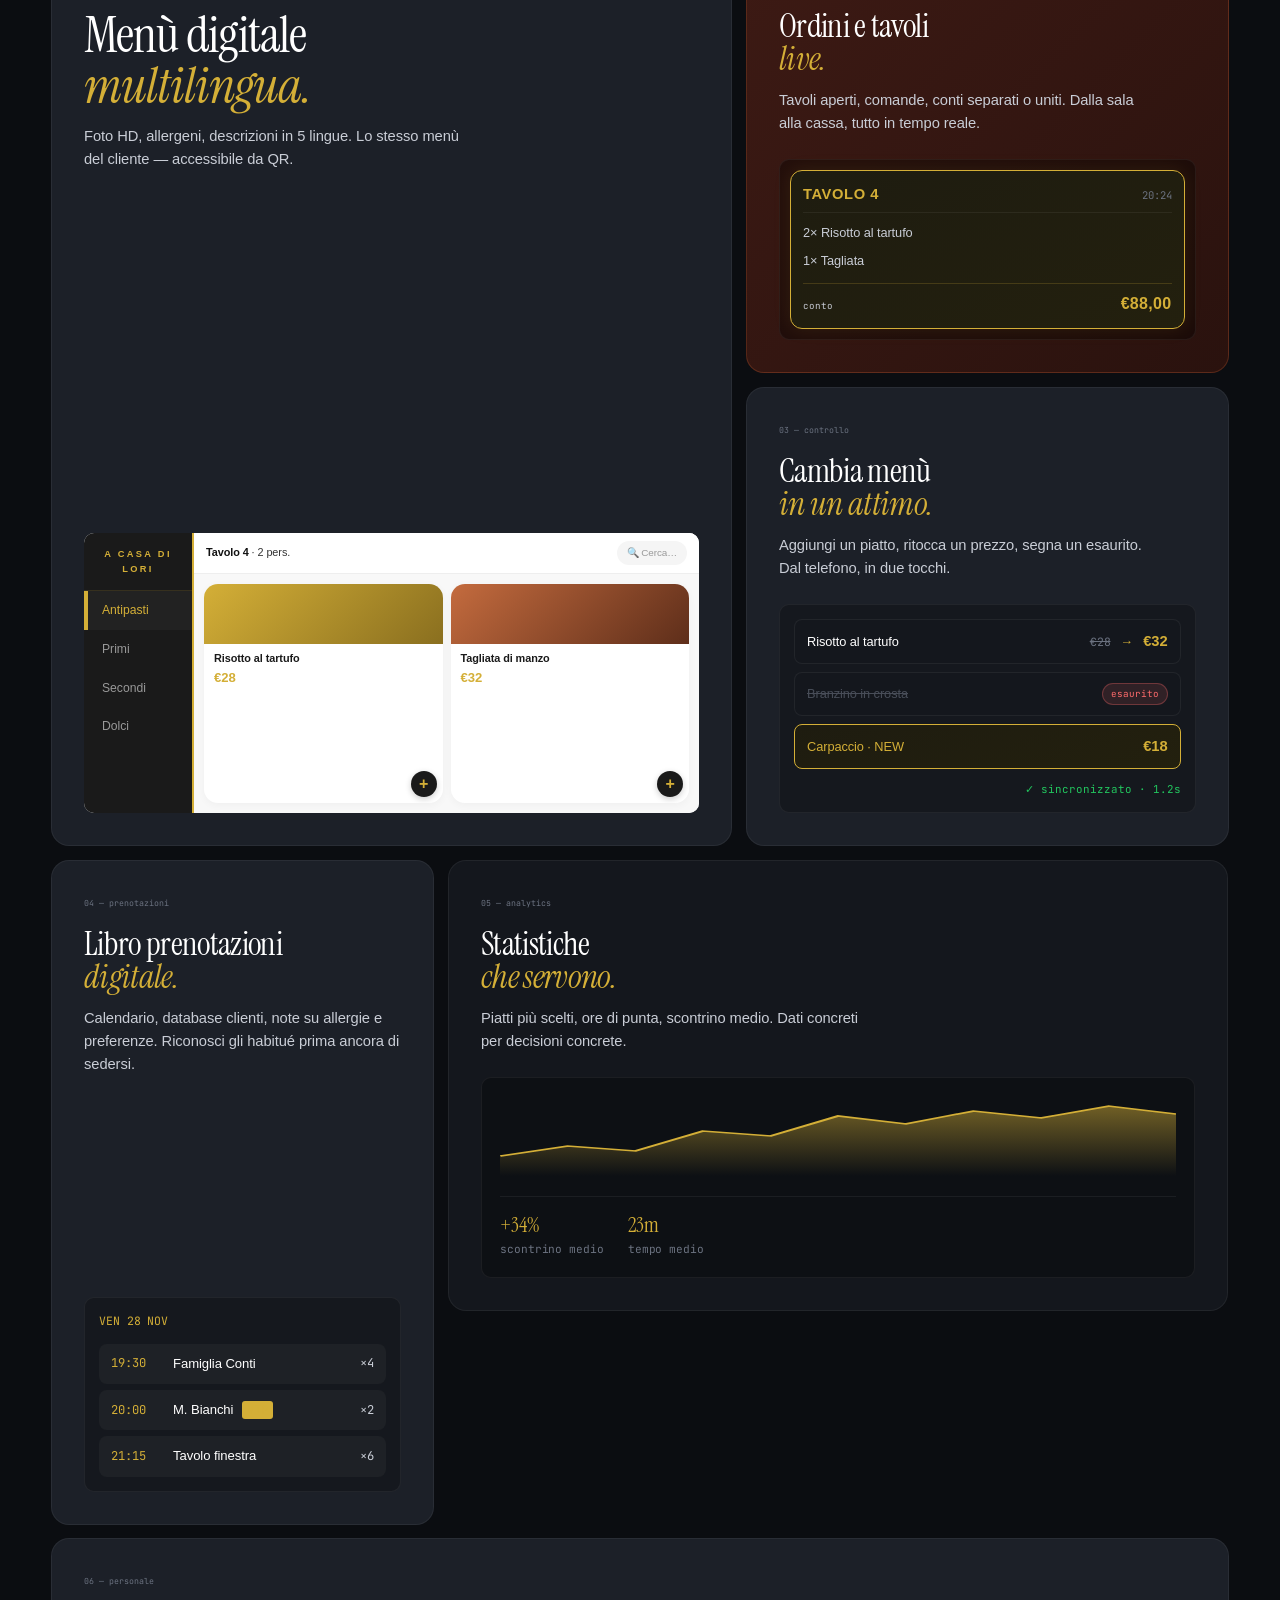
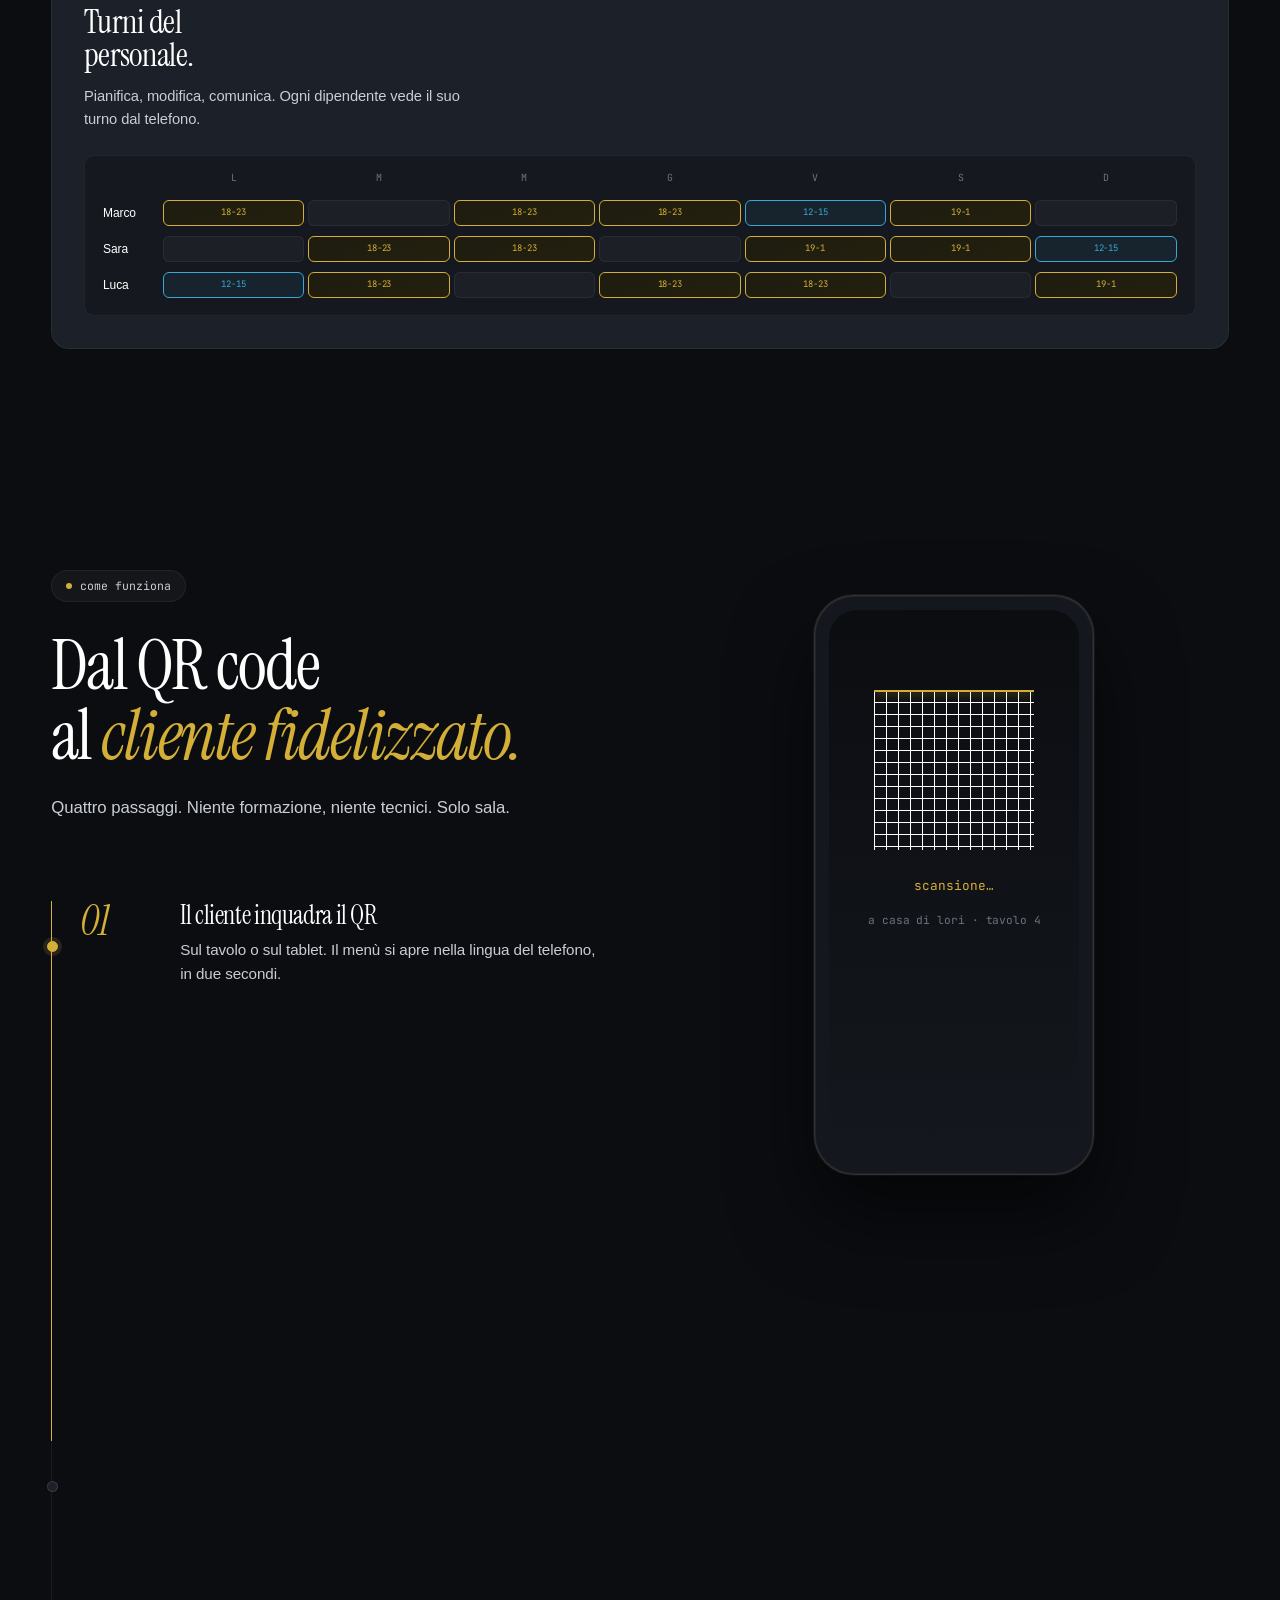
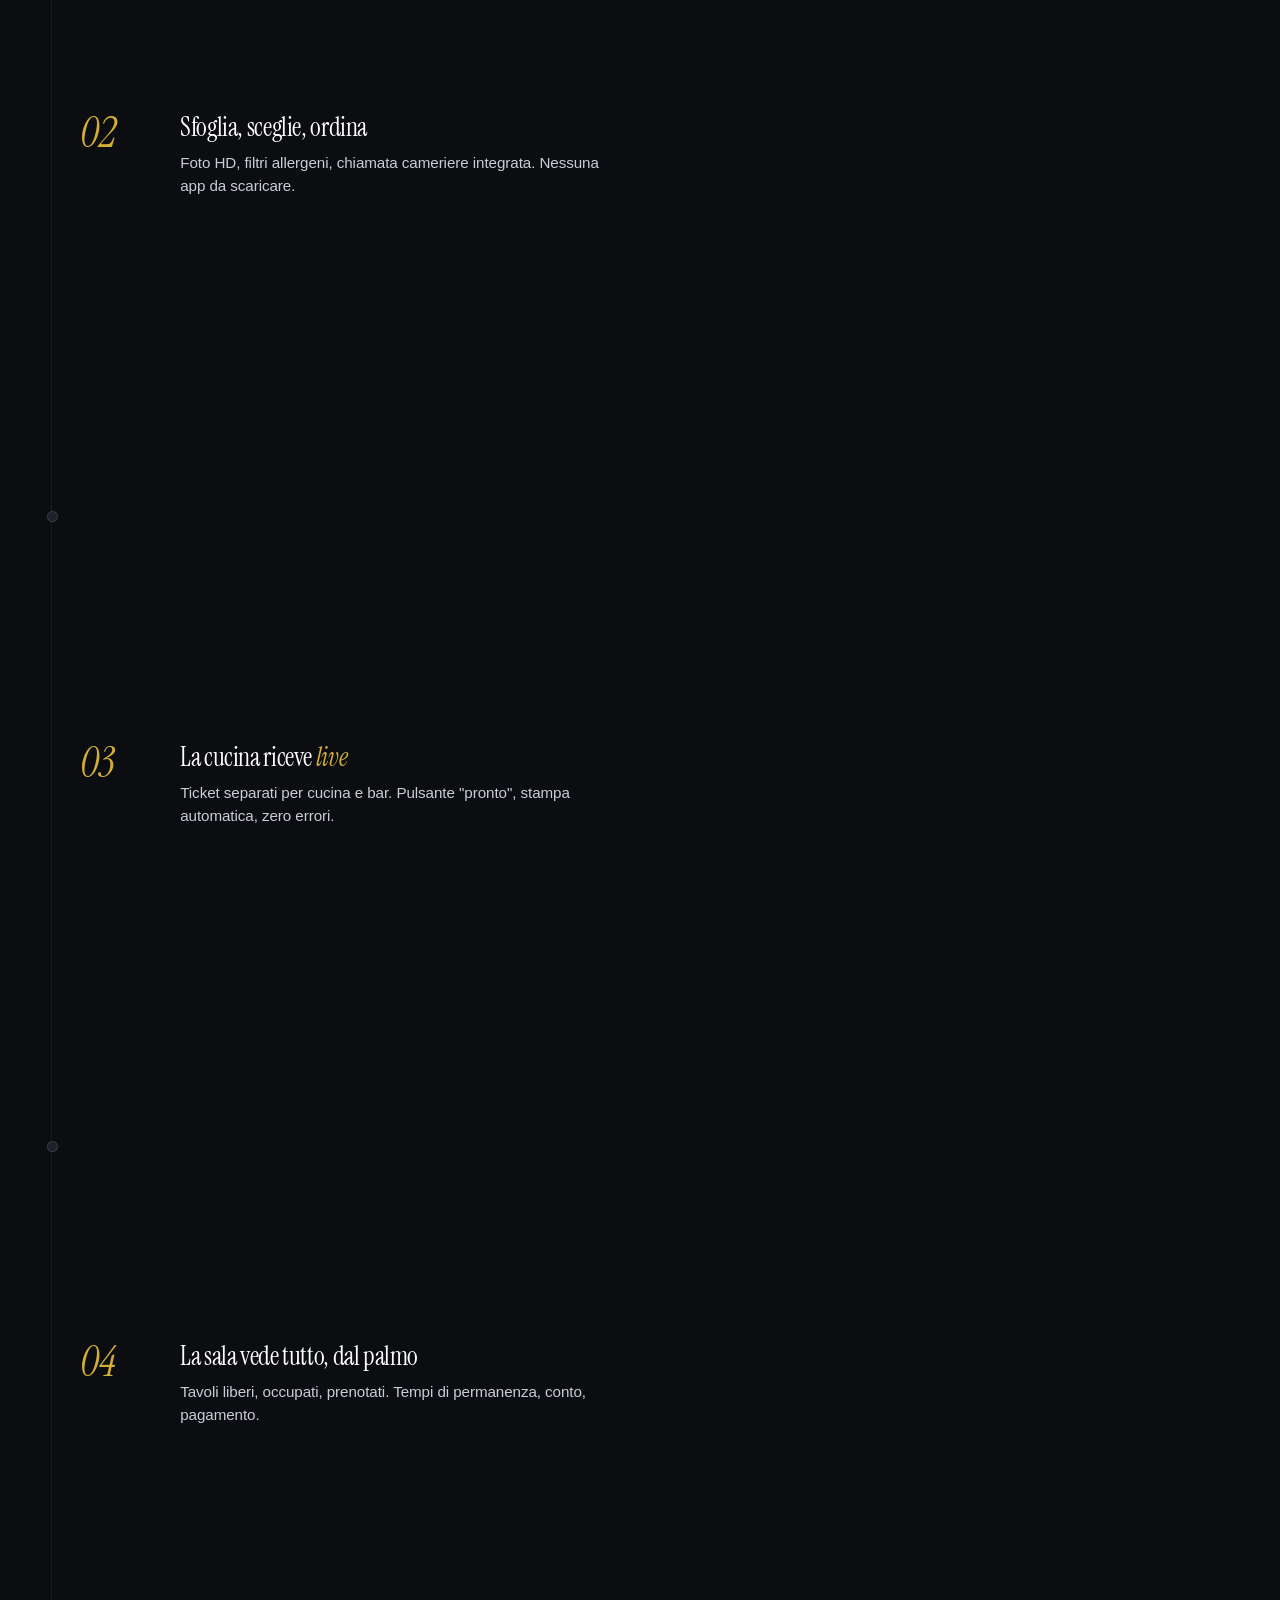
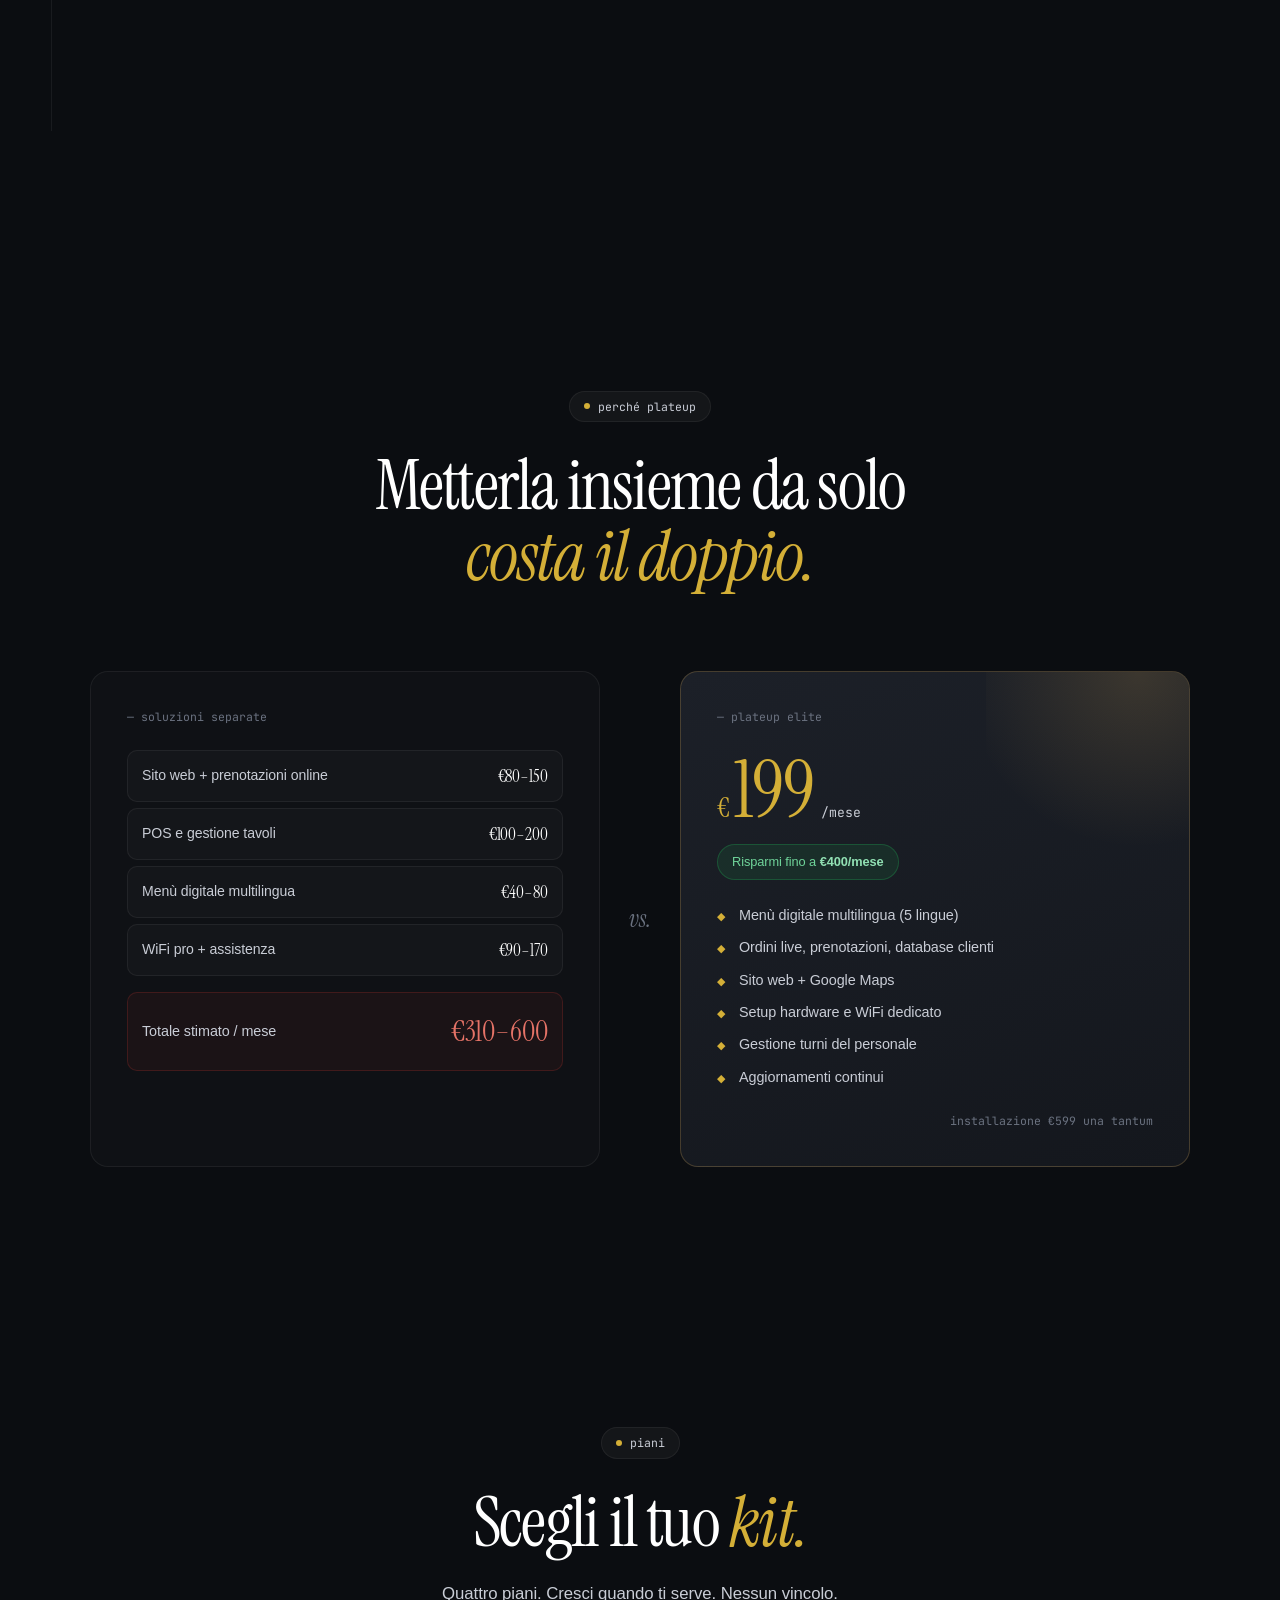
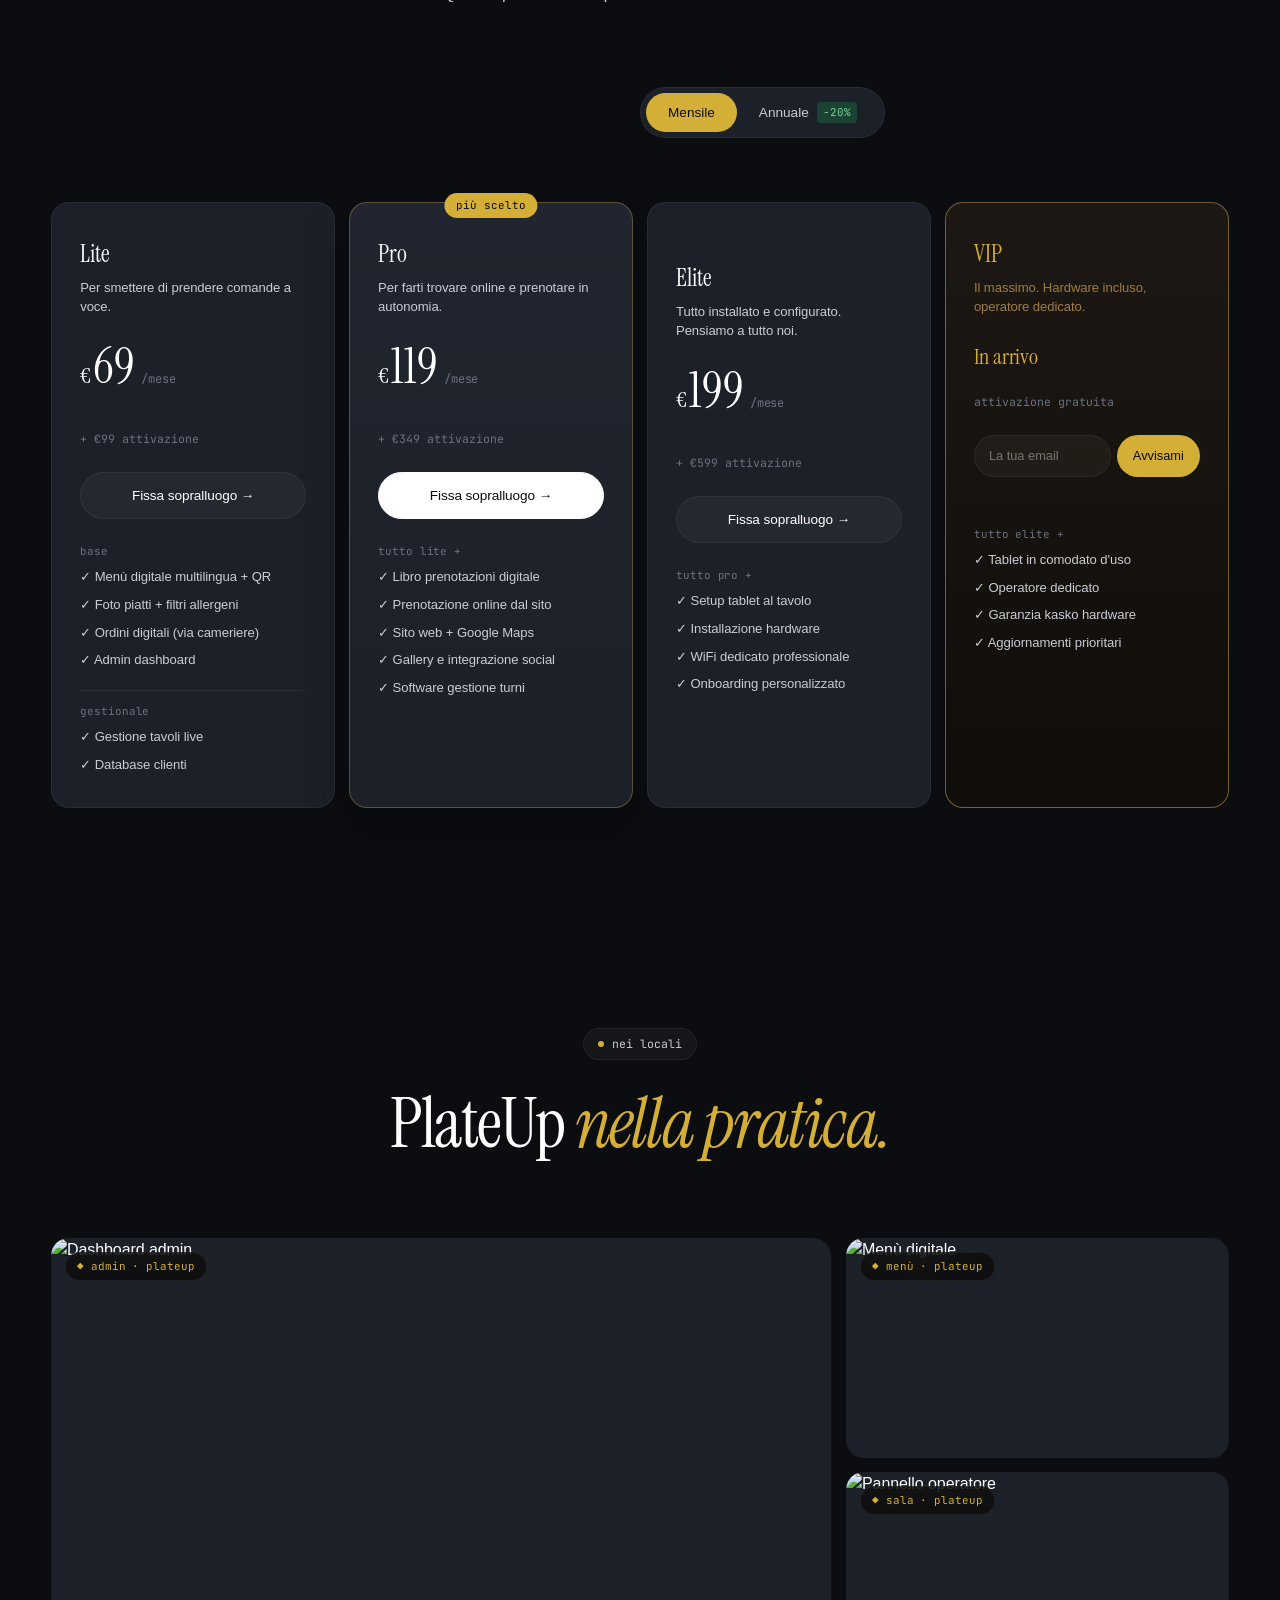
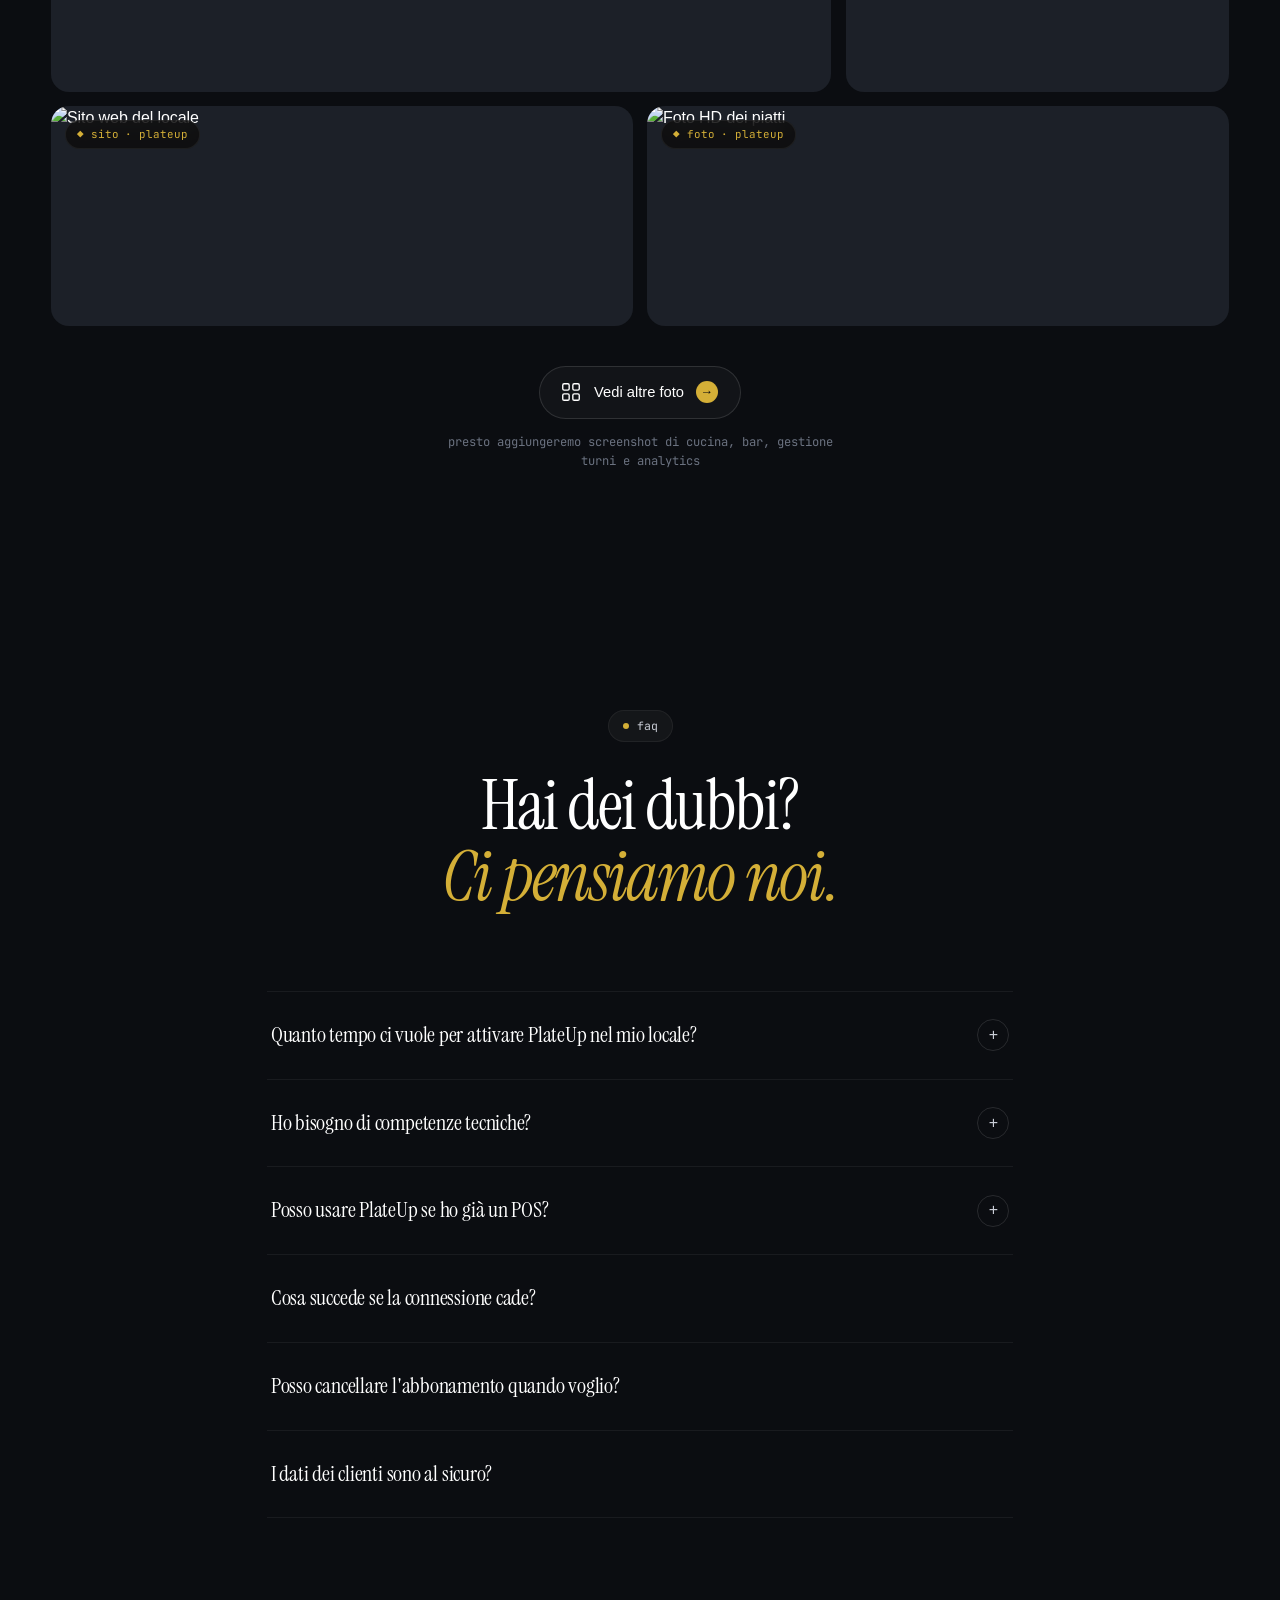
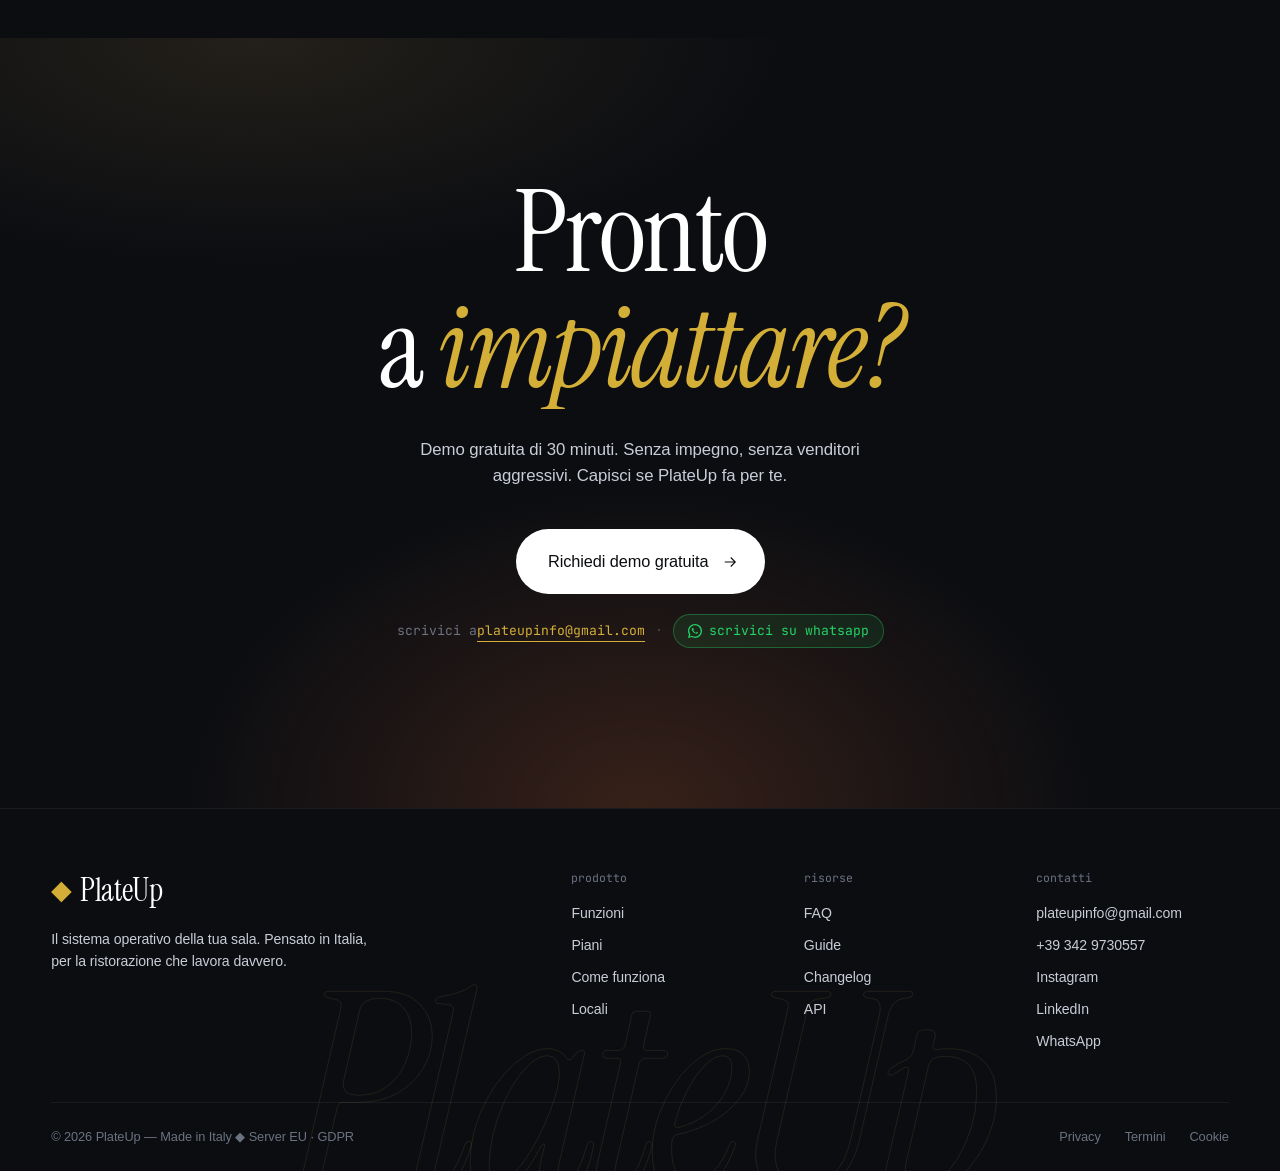
==== commit d2ee7547: "Add files via upload" ====
--- a/index.html
+++ b/index.html
@@ -923,6 +923,20 @@
   </div>
 </div>
 
+<script src="https://www.gstatic.com/firebasejs/9.22.1/firebase-app-compat.js"></script>
+<script src="https://www.gstatic.com/firebasejs/9.22.1/firebase-auth-compat.js"></script>
+<script src="https://www.gstatic.com/firebasejs/9.22.1/firebase-firestore-compat.js"></script>
+<script>
+  firebase.initializeApp({
+    apiKey:            "AIzaSyBnyv_oGllgaE_W8C0ZStlkoAF284xpaZ4",
+    authDomain:        "plateup-55.firebaseapp.com",
+    projectId:         "plateup-55",
+    storageBucket:     "plateup-55.firebasestorage.app",
+    messagingSenderId: "864695974692",
+    appId:             "1:864695974692:web:4b05dfb356750f7b9bd1b1"
+  });
+</script>
+
 <script src="app.js"></script>
 </body>
 </html>
--- a/styles.css
+++ b/styles.css
@@ -0,0 +1,2809 @@
+/* ============================================
+   PlateUp — Modern redesign
+   ============================================ */
+
+:root {
+  --bg:        #0b0d11;
+  --bg-2:      #14171d;
+  --surface:   #1c2028;
+  --surface-2: #21252f;
+  --line:      rgba(255, 255, 255, 0.06);
+  --line-2:    rgba(255, 255, 255, 0.12);
+  --cream:     #ffffff;
+  --cream-2:   #c9cdd6;
+  --muted:     #6b7280;
+  --gold:      #d4af37;
+  --gold-deep: #b8941f;
+  --gold-dim:  rgba(212, 175, 55, 0.12);
+  --blue:      #37a8d4;
+  --saffron:   #ff7a3d;
+  --oxblood:   #3d1a14;
+
+  --serif: 'Instrument Serif', 'Cormorant Garamond', Georgia, serif;
+  --sans: 'Geist', -apple-system, BlinkMacSystemFont, 'Segoe UI', sans-serif;
+  --mono: 'JetBrains Mono', 'SF Mono', Consolas, monospace;
+
+  --rad: 18px;
+  --rad-sm: 10px;
+  --rad-lg: 28px;
+
+  --t-fast: cubic-bezier(.4,0,.2,1);
+  --t-med:  cubic-bezier(.4,0,.2,1);
+  --t-slow: cubic-bezier(.4,0,.2,1);
+  --t-eos:  cubic-bezier(.16,1,.3,1);
+  --d-fast: .25s;
+  --d-med:  .55s;
+  --d-slow: .9s;
+  --d-eos:  .8s;
+}
+
+@font-face {
+  font-family: 'Geist';
+  src: url('https://cdn.jsdelivr.net/npm/geist@1.3.1/dist/fonts/geist-sans/Geist-Regular.woff2') format('woff2');
+  font-weight: 400; font-style: normal; font-display: swap;
+}
+@font-face {
+  font-family: 'Geist';
+  src: url('https://cdn.jsdelivr.net/npm/geist@1.3.1/dist/fonts/geist-sans/Geist-Medium.woff2') format('woff2');
+  font-weight: 500; font-style: normal; font-display: swap;
+}
+@font-face {
+  font-family: 'Geist';
+  src: url('https://cdn.jsdelivr.net/npm/geist@1.3.1/dist/fonts/geist-sans/Geist-SemiBold.woff2') format('woff2');
+  font-weight: 600; font-style: normal; font-display: swap;
+}
+
+* { margin: 0; padding: 0; box-sizing: border-box; }
+html { scroll-behavior: smooth; -webkit-font-smoothing: antialiased; }
+body {
+  background: var(--bg);
+  color: var(--cream);
+  font-family: var(--sans);
+  font-weight: 400;
+  line-height: 1.55;
+  font-size: 16px;
+  letter-spacing: -0.005em;
+  overflow-x: hidden;
+}
+
+img { display: block; max-width: 100%; }
+a { color: inherit; text-decoration: none; }
+button { font: inherit; cursor: pointer; background: none; border: none; color: inherit; }
+
+.mono { font-family: var(--mono); font-size: .72em; letter-spacing: 0; text-transform: lowercase; font-weight: 400; }
+em { font-family: var(--serif); font-style: italic; font-weight: 400; color: var(--gold); }
+
+/* ── Cursor glow ── */
+.cursor-glow {
+  position: fixed;
+  top: 0; left: 0;
+  width: 600px; height: 600px;
+  border-radius: 50%;
+  background: radial-gradient(circle, rgba(255,122,61,.12) 0%, rgba(212,168,90,.06) 30%, transparent 60%);
+  pointer-events: none;
+  z-index: 1;
+  transform: translate(-50%, -50%);
+  opacity: 0;
+  transition: opacity .4s;
+  mix-blend-mode: screen;
+  filter: blur(40px);
+}
+.cursor-glow.active { opacity: 1; }
+
+/* ── Grain overlay ── */
+.grain {
+  position: fixed;
+  inset: 0;
+  pointer-events: none;
+  z-index: 2;
+  opacity: .07;
+  mix-blend-mode: overlay;
+  background-image: url("data:image/svg+xml;utf8,<svg viewBox='0 0 200 200' xmlns='http://www.w3.org/2000/svg'><filter id='n'><feTurbulence type='fractalNoise' baseFrequency='0.9' numOctaves='3' stitchTiles='stitch'/></filter><rect width='100%' height='100%' filter='url(%23n)' opacity='0.7'/></svg>");
+}
+
+/* ── Scroll progress ── */
+.scroll-progress {
+  position: fixed; top: 0; left: 0;
+  height: 2px; width: 0%;
+  background: linear-gradient(90deg, var(--gold), var(--saffron));
+  z-index: 1000;
+  transition: width .1s linear;
+}
+
+/* ============================================
+   NAV
+   ============================================ */
+
+.nav {
+  position: fixed;
+  top: 20px; left: 50%;
+  transform: translateX(-50%);
+  z-index: 100;
+  display: flex;
+  align-items: center;
+  gap: 32px;
+  padding: 10px 12px 10px 24px;
+  background: rgba(10, 9, 8, 0.7);
+  backdrop-filter: blur(20px) saturate(140%);
+  -webkit-backdrop-filter: blur(20px) saturate(140%);
+  border: 1px solid var(--line);
+  border-radius: 100px;
+  max-width: calc(100% - 40px);
+  transition: transform var(--d-eos) var(--t-eos), opacity var(--d-eos) var(--t-eos);
+}
+.nav.hidden { transform: translate(-50%, -120%); opacity: 0; }
+
+.logo {
+  display: flex;
+  align-items: center;
+  gap: 8px;
+  font-family: var(--serif);
+  font-size: 1.4rem;
+  font-weight: 400;
+  color: var(--cream);
+  letter-spacing: -0.01em;
+}
+.logo-mark {
+  color: var(--gold);
+  font-size: 0.85em;
+  display: inline-block;
+  animation: spin 22s linear infinite;
+}
+@keyframes spin { to { transform: rotate(360deg); } }
+.logo-text { line-height: 1; }
+.logo.big { font-size: 2rem; }
+
+.nav-center {
+  display: flex;
+  gap: 4px;
+  padding: 0 8px;
+  border-left: 1px solid var(--line);
+  border-right: 1px solid var(--line);
+}
+.nav-link {
+  padding: 8px 14px;
+  font-size: 0.83rem;
+  color: var(--cream-2);
+  border-radius: 100px;
+  transition: color var(--d-fast) var(--t-fast), background var(--d-fast) var(--t-fast);
+  font-weight: 400;
+}
+.nav-link:hover { color: var(--cream); background: var(--line); }
+
+.nav-right {
+  display: flex;
+  align-items: center;
+  gap: 4px;
+}
+.nav-login {
+  padding: 8px 14px;
+  font-size: .83rem;
+  color: var(--cream-2);
+  transition: color var(--d-fast) var(--t-fast);
+}
+.nav-login:hover { color: var(--gold); }
+
+.btn-magnetic {
+  display: inline-flex;
+  align-items: center;
+  gap: 8px;
+  padding: 10px 16px 10px 20px;
+  background: var(--cream);
+  color: var(--bg);
+  border-radius: 100px;
+  font-size: .83rem;
+  font-weight: 500;
+  transition: background var(--d-fast) var(--t-fast), color var(--d-fast) var(--t-fast);
+  position: relative;
+  will-change: transform;
+}
+.btn-magnetic .btn-arrow {
+  display: inline-flex;
+  align-items: center;
+  justify-content: center;
+  width: 22px; height: 22px;
+  background: var(--bg);
+  color: var(--cream);
+  border-radius: 50%;
+  font-size: .75rem;
+  transition: transform var(--d-fast) var(--t-fast);
+}
+.btn-magnetic:hover { background: var(--gold); }
+.btn-magnetic:hover .btn-arrow { transform: translateX(2px); }
+
+.hamburger { display: none; }
+
+@media (max-width: 900px) {
+  .nav { padding: 8px 10px 8px 18px; gap: 12px; }
+  .nav-center, .nav-right .nav-login { display: none; }
+  .nav-right .btn-magnetic span:first-child { display: none; }
+  .nav-right .btn-magnetic { padding: 8px 10px; }
+}
+
+/* ============================================
+   HERO
+   ============================================ */
+
+.hero {
+  position: relative;
+  min-height: 100vh;
+  padding: 140px 6% 60px;
+  display: flex;
+  flex-direction: column;
+  align-items: center;
+  justify-content: center;
+  text-align: center;
+  overflow: hidden;
+}
+
+.hero-mesh {
+  position: absolute;
+  inset: 0;
+  background:
+    radial-gradient(ellipse 60% 40% at 50% 70%, rgba(255, 122, 61, .14) 0%, transparent 60%),
+    radial-gradient(ellipse 80% 50% at 20% 30%, rgba(212, 168, 90, .10) 0%, transparent 55%),
+    radial-gradient(ellipse 70% 45% at 80% 25%, rgba(61, 26, 20, .35) 0%, transparent 60%);
+  z-index: 0;
+  animation: meshDrift 18s ease-in-out infinite alternate;
+  filter: blur(0px);
+}
+@keyframes meshDrift {
+  0%   { transform: translate(0,0) scale(1); }
+  50%  { transform: translate(-2%, 1%) scale(1.05); }
+  100% { transform: translate(1%, -2%) scale(1.02); }
+}
+
+.hero-grid {
+  position: absolute;
+  inset: 0;
+  z-index: 0;
+  pointer-events: none;
+  opacity: .35;
+}
+.hero-grid-line {
+  position: absolute;
+  top: 0; bottom: 0;
+  width: 1px;
+  background: linear-gradient(180deg, transparent, var(--line) 20%, var(--line) 80%, transparent);
+}
+.hero-grid-line:nth-child(1) { left: 16.66%; }
+.hero-grid-line:nth-child(2) { left: 33.33%; }
+.hero-grid-line:nth-child(3) { left: 50%; }
+.hero-grid-line:nth-child(4) { left: 66.66%; }
+.hero-grid-line:nth-child(5) { left: 83.33%; }
+
+.hero > * { position: relative; z-index: 1; }
+
+.hero-eyebrow {
+  display: inline-flex;
+  align-items: center;
+  gap: 10px;
+  padding: 6px 14px 6px 10px;
+  background: rgba(244, 237, 225, .04);
+  border: 1px solid var(--line);
+  border-radius: 100px;
+  margin-bottom: 36px;
+  font-size: .78rem;
+  color: var(--cream-2);
+}
+.hero-eyebrow .dot {
+  width: 6px; height: 6px;
+  background: var(--saffron);
+  border-radius: 50%;
+  box-shadow: 0 0 0 0 rgba(255, 122, 61, .5);
+  animation: pulse 2s infinite;
+}
+@keyframes pulse {
+  0%, 100% { box-shadow: 0 0 0 0 rgba(255, 122, 61, .5); }
+  50%      { box-shadow: 0 0 0 6px rgba(255, 122, 61, 0); }
+}
+
+.hero-title {
+  font-family: var(--serif);
+  font-weight: 400;
+  font-size: clamp(3.6rem, 11vw, 11rem);
+  line-height: .92;
+  letter-spacing: -0.03em;
+  margin-bottom: 36px;
+  color: var(--cream);
+}
+.hero-title .line {
+  display: block;
+  overflow: hidden;
+  padding: 0 0 0.05em 0;
+}
+.hero-title .word {
+  display: inline-block;
+  will-change: transform;
+}
+.hero-title em { color: var(--gold); }
+
+/* Rotator */
+.rotator {
+  position: relative;
+  display: inline-block;
+  vertical-align: top;
+  text-align: left;
+}
+.rotator .r-item {
+  position: absolute;
+  inset: 0;
+  display: inline-block;
+  opacity: 0;
+  transform: translateY(40%);
+  transition: opacity .6s, transform .6s cubic-bezier(.16,1,.3,1);
+  white-space: nowrap;
+}
+.rotator .r-item.active {
+  opacity: 1;
+  transform: translateY(0);
+  position: relative;
+}
+.rotator .r-item.exit {
+  opacity: 0;
+  transform: translateY(-40%);
+}
+
+.hero-sub {
+  max-width: 580px;
+  font-size: 1.06rem;
+  color: var(--cream-2);
+  line-height: 1.6;
+  margin-bottom: 40px;
+}
+
+.hero-ctas {
+  display: flex;
+  gap: 12px;
+  margin-bottom: 80px;
+  flex-wrap: wrap;
+  justify-content: center;
+}
+
+.btn-primary {
+  display: inline-flex;
+  align-items: center;
+  gap: 12px;
+  padding: 16px 22px 16px 28px;
+  background: var(--cream);
+  color: var(--bg);
+  border-radius: 100px;
+  font-size: .92rem;
+  font-weight: 500;
+  letter-spacing: -0.005em;
+  transition: background var(--d-fast) var(--t-fast), transform var(--d-fast) var(--t-fast);
+  will-change: transform;
+}
+.btn-primary svg { width: 18px; height: 18px; transition: transform var(--d-fast) var(--t-fast); }
+.btn-primary:hover { background: var(--gold); }
+.btn-primary:hover svg { transform: translateX(3px); }
+.btn-primary.big { padding: 20px 26px 20px 32px; font-size: 1.02rem; }
+
+.btn-secondary {
+  display: inline-flex;
+  align-items: center;
+  gap: 12px;
+  padding: 16px 22px;
+  border: 1px solid var(--line-2);
+  border-radius: 100px;
+  font-size: .92rem;
+  color: var(--cream);
+  font-weight: 400;
+  transition: border-color var(--d-fast) var(--t-fast), background var(--d-fast) var(--t-fast);
+}
+.btn-secondary:hover { border-color: var(--gold); background: rgba(212,168,90,.06); }
+.play-dot {
+  width: 26px; height: 26px;
+  background: var(--gold);
+  border-radius: 50%;
+  display: inline-flex;
+  align-items: center;
+  justify-content: center;
+  position: relative;
+}
+.play-dot::after {
+  content: '';
+  width: 0; height: 0;
+  border-left: 7px solid var(--bg);
+  border-top: 4px solid transparent;
+  border-bottom: 4px solid transparent;
+  margin-left: 2px;
+}
+
+.hero-meta {
+  display: flex;
+  align-items: center;
+  gap: 0;
+  flex-wrap: wrap;
+  justify-content: center;
+  padding: 18px 28px;
+  background: rgba(244,237,225,.025);
+  border: 1px solid var(--line);
+  border-radius: 100px;
+  backdrop-filter: blur(10px);
+}
+.meta-item {
+  display: flex;
+  align-items: baseline;
+  gap: 6px;
+  padding: 0 22px;
+}
+.meta-num {
+  font-family: var(--serif);
+  font-size: 1.5rem;
+  color: var(--cream);
+  font-weight: 400;
+}
+.meta-sym {
+  font-family: var(--serif);
+  font-size: 1.1rem;
+  color: var(--gold);
+}
+.meta-lbl {
+  font-size: .76rem;
+  color: var(--muted);
+}
+.meta-divider {
+  width: 1px;
+  height: 20px;
+  background: var(--line-2);
+}
+
+.hero-scroll-hint {
+  position: absolute;
+  bottom: 28px;
+  left: 50%;
+  transform: translateX(-50%);
+  display: flex;
+  flex-direction: column;
+  align-items: center;
+  gap: 10px;
+  color: var(--muted);
+  font-size: .7rem;
+}
+.scroll-line {
+  width: 1px;
+  height: 36px;
+  background: linear-gradient(180deg, var(--muted), transparent);
+  position: relative;
+  overflow: hidden;
+}
+.scroll-line::after {
+  content: '';
+  position: absolute;
+  top: -10px; left: 0;
+  width: 100%; height: 10px;
+  background: var(--gold);
+  animation: scrollDot 2s infinite;
+}
+@keyframes scrollDot {
+  0%   { top: -10px; }
+  100% { top: 100%; }
+}
+
+/* ============================================
+   MARQUEE
+   ============================================ */
+
+.marquee {
+  padding: 50px 0;
+  border-top: 1px solid var(--line);
+  border-bottom: 1px solid var(--line);
+  overflow: hidden;
+  position: relative;
+  z-index: 1;
+}
+.marquee-track {
+  display: flex;
+  gap: 60px;
+  animation: marqueeScroll 38s linear infinite;
+  width: max-content;
+}
+@keyframes marqueeScroll {
+  to { transform: translateX(calc(-50% - 30px)); }
+}
+.marquee-content {
+  display: flex;
+  align-items: center;
+  gap: 60px;
+  font-family: var(--serif);
+  font-size: clamp(2rem, 5vw, 3.2rem);
+  font-weight: 400;
+  color: var(--cream);
+  white-space: nowrap;
+  flex-shrink: 0;
+}
+.marquee-content em { color: var(--gold); }
+.m-dot {
+  color: var(--saffron);
+  font-size: .7em;
+  display: inline-flex;
+  align-items: center;
+}
+
+/* ============================================
+   SECTION HEADER (shared)
+   ============================================ */
+
+.sec-header {
+  text-align: center;
+  margin-bottom: 80px;
+  max-width: 760px;
+  margin-left: auto;
+  margin-right: auto;
+  padding: 0 6%;
+}
+.sec-header.left { text-align: left; margin-left: 0; padding: 0; }
+.sec-tag {
+  display: inline-flex;
+  align-items: center;
+  gap: 8px;
+  padding: 6px 14px;
+  background: rgba(244,237,225,.04);
+  border: 1px solid var(--line);
+  border-radius: 100px;
+  font-family: var(--mono);
+  font-size: .72rem;
+  color: var(--cream-2);
+  text-transform: lowercase;
+  letter-spacing: 0;
+  margin-bottom: 28px;
+}
+.sec-tag .dot {
+  width: 6px; height: 6px;
+  background: var(--gold);
+  border-radius: 50%;
+}
+.sec-title {
+  font-family: var(--serif);
+  font-weight: 400;
+  font-size: clamp(2.4rem, 5.5vw, 4.6rem);
+  line-height: 1;
+  letter-spacing: -0.025em;
+  color: var(--cream);
+}
+.sec-lede {
+  margin-top: 24px;
+  font-size: 1.05rem;
+  color: var(--cream-2);
+  line-height: 1.55;
+}
+
+/* ============================================
+   BENTO FEATURES
+   ============================================ */
+
+.features {
+  padding: 120px 4% 80px;
+  position: relative;
+  z-index: 1;
+}
+.bento {
+  display: grid;
+  grid-template-columns: repeat(12, 1fr);
+  grid-auto-rows: minmax(200px, auto);
+  gap: 14px;
+  max-width: 1400px;
+  margin: 0 auto;
+}
+
+.bento-card {
+  position: relative;
+  background: var(--surface);
+  border: 1px solid var(--line);
+  border-radius: var(--rad);
+  padding: 32px;
+  overflow: hidden;
+  display: flex;
+  flex-direction: column;
+  transition: border-color var(--d-fast) var(--t-fast), transform var(--d-eos) var(--t-eos);
+  will-change: transform;
+}
+.bento-card::before {
+  content: '';
+  position: absolute;
+  inset: 0;
+  background: radial-gradient(circle at var(--mx, 50%) var(--my, 50%), rgba(212,168,90,.08), transparent 40%);
+  opacity: 0;
+  transition: opacity var(--d-fast) var(--t-fast);
+  pointer-events: none;
+}
+.bento-card:hover { border-color: var(--line-2); }
+.bento-card:hover::before { opacity: 1; }
+
+.bento-1 { grid-column: span 7; grid-row: span 2; }
+.bento-2 { grid-column: span 5; }
+.bento-3 { grid-column: span 5; }
+.bento-4 { grid-column: span 4; grid-row: span 2; }
+.bento-5 { grid-column: span 8; }
+.bento-6 { grid-column: span 12; }
+
+.bento-card.accent {
+  background: linear-gradient(135deg, var(--oxblood), #2a120e);
+  color: var(--cream);
+  border-color: rgba(255,122,61,.2);
+}
+.bento-card.dark { background: var(--bg-2); }
+
+.bento-eyebrow {
+  margin-bottom: 16px;
+  font-family: var(--mono);
+  font-size: .72rem;
+  color: var(--muted);
+  text-transform: lowercase;
+}
+.bento-card h3 {
+  font-family: var(--serif);
+  font-weight: 400;
+  font-size: clamp(1.6rem, 2.6vw, 2.4rem);
+  line-height: 1;
+  letter-spacing: -0.02em;
+  color: var(--cream);
+  margin-bottom: 14px;
+}
+.bento-card.bento-1 h3 { font-size: clamp(2.2rem, 4vw, 3.6rem); }
+.bento-card p {
+  font-size: .92rem;
+  color: var(--cream-2);
+  line-height: 1.55;
+  max-width: 380px;
+  margin-bottom: auto;
+  padding-bottom: 24px;
+}
+
+/* ── Bento visuals ── */
+.bento-visual {
+  margin-top: auto;
+  border-radius: var(--rad-sm);
+  background: rgba(0,0,0,.25);
+  border: 1px solid var(--line);
+  padding: 16px;
+  display: flex;
+  flex-direction: column;
+  gap: 8px;
+}
+
+/* Menu mock — REAL PlateUp menu look (sidebar dark + light card grid) */
+.menu-mock {
+  padding: 0;
+  background: #f8f8f8;
+  border: none;
+  overflow: hidden;
+}
+.menu-mock-shell {
+  display: grid;
+  grid-template-columns: 110px 1fr;
+  height: 100%;
+  min-height: 280px;
+}
+.mm-side {
+  background: #1a1a1a;
+  border-right: 2px solid var(--gold);
+  display: flex;
+  flex-direction: column;
+  padding: 14px 0;
+}
+.mm-side-title {
+  font-size: .58rem;
+  color: var(--gold);
+  letter-spacing: 0.25em;
+  font-weight: 700;
+  text-align: center;
+  padding: 0 8px 14px;
+  border-bottom: 1px solid rgba(212,175,55,.15);
+}
+.mm-cat {
+  text-align: left;
+  padding: 10px 14px;
+  color: #999;
+  font-size: .76rem;
+  font-weight: 500;
+  background: transparent;
+  border: none;
+  border-left: 4px solid transparent;
+  transition: color .2s;
+}
+.mm-cat.active {
+  background: #222;
+  color: var(--gold);
+  border-left-color: var(--gold);
+}
+.mm-main {
+  background: #f8f8f8;
+  display: flex;
+  flex-direction: column;
+}
+.mm-bar {
+  background: white;
+  padding: 8px 12px;
+  display: flex;
+  justify-content: space-between;
+  align-items: center;
+  font-size: .68rem;
+  color: #333;
+  border-bottom: 1px solid #eee;
+}
+.mm-tav b { color: #111; font-weight: 700; }
+.mm-search {
+  padding: 4px 10px;
+  background: #f5f5f5;
+  border-radius: 100px;
+  color: #999;
+  font-size: .62rem;
+}
+.mm-grid {
+  flex: 1;
+  display: grid;
+  grid-template-columns: 1fr 1fr;
+  gap: 8px;
+  padding: 10px;
+}
+.mm-card {
+  background: white;
+  border-radius: 14px;
+  overflow: hidden;
+  position: relative;
+  box-shadow: 0 2px 8px rgba(0,0,0,.04);
+  display: flex;
+  flex-direction: column;
+}
+.mm-img {
+  width: 100%;
+  height: 60px;
+}
+.mm-info {
+  padding: 8px 10px 26px;
+}
+.mm-name {
+  font-size: .68rem;
+  font-weight: 700;
+  color: #1a1a1a;
+  line-height: 1.2;
+  margin-bottom: 3px;
+}
+.mm-price {
+  color: var(--gold);
+  font-size: .82rem;
+  font-weight: 800;
+}
+.mm-add {
+  position: absolute;
+  bottom: 6px; right: 6px;
+  width: 26px; height: 26px;
+  background: #1a1a1a;
+  color: var(--gold);
+  border-radius: 50%;
+  display: flex;
+  align-items: center;
+  justify-content: center;
+  font-size: 1rem;
+  font-weight: 700;
+  box-shadow: 0 2px 6px rgba(0,0,0,.2);
+}
+
+/* Edit mock — change menu in a second */
+.edit-mock {
+  padding: 14px;
+  gap: 8px;
+}
+.em-row {
+  display: flex;
+  align-items: center;
+  gap: 10px;
+  padding: 10px 12px;
+  background: var(--bg-2);
+  border: 1px solid var(--line);
+  border-radius: 8px;
+  font-size: .8rem;
+  color: var(--cream);
+}
+.em-label { flex: 1; font-size: .8rem; }
+.em-old {
+  font-family: var(--mono);
+  font-size: .72rem;
+  color: var(--muted);
+  text-decoration: line-through;
+}
+.em-arrow { color: var(--gold); font-size: .8rem; }
+.em-new {
+  font-family: 'Helvetica Neue', sans-serif;
+  font-weight: 700;
+  color: var(--gold);
+  font-size: .92rem;
+}
+.em-row.dim .em-label { color: var(--muted); text-decoration: line-through; opacity: .6; }
+.em-tag {
+  font-family: var(--mono);
+  font-size: .58rem;
+  padding: 3px 8px;
+  background: rgba(255, 107, 107, .12);
+  border: 1px solid rgba(255, 107, 107, .3);
+  color: #ff6b6b;
+  border-radius: 100px;
+  text-transform: lowercase;
+}
+.em-row.new {
+  border-color: var(--gold);
+  background: linear-gradient(160deg, #1e1c10 0%, #23200e 100%);
+}
+.em-row.new .em-label { color: var(--gold); }
+.em-sync {
+  font-size: .68rem;
+  color: #22c55e;
+  text-align: right;
+  margin-top: 4px;
+}
+
+/* Orders mock — real PlateUp ticket */
+.orders-mock {
+  padding: 10px;
+  gap: 8px;
+  background: rgba(0,0,0,.35);
+}
+.bento-ticket {
+  background: var(--bg-2);
+  border: 1.5px solid rgba(255,255,255,.08);
+  border-radius: 12px;
+  padding: 12px;
+  display: flex;
+  flex-direction: column;
+  gap: 4px;
+}
+.bento-ticket.new {
+  border-color: var(--gold);
+  background: linear-gradient(160deg, #1e1c10 0%, #23200e 100%);
+  box-shadow: 0 0 18px rgba(212,175,55,.10);
+}
+.bt-hdr {
+  display: flex;
+  justify-content: space-between;
+  align-items: baseline;
+  padding-bottom: 6px;
+  border-bottom: 1px solid var(--line);
+  margin-bottom: 4px;
+}
+.bt-tav {
+  font-weight: 700;
+  font-size: .92rem;
+  letter-spacing: 0.04em;
+  color: var(--cream);
+}
+.bento-ticket.new .bt-tav { color: var(--gold); }
+.bt-time { color: var(--muted); font-size: .66rem; }
+.bt-row { font-size: .8rem; color: var(--cream-2); padding: 2px 0; }
+
+/* Book mock */
+.book-mock { padding: 14px; gap: 6px; }
+.book-day {
+  font-family: var(--mono);
+  font-size: .72rem;
+  color: var(--gold);
+  margin-bottom: 8px;
+}
+.book-slot {
+  display: grid;
+  grid-template-columns: 50px 1fr auto;
+  align-items: center;
+  gap: 12px;
+  padding: 10px 12px;
+  background: rgba(244,237,225,.04);
+  border-radius: 8px;
+  font-size: .82rem;
+}
+.book-slot span:first-child { font-family: var(--mono); color: var(--gold); font-size: .76rem; }
+.b-name { color: var(--cream); }
+.b-vip {
+  font-family: var(--mono);
+  font-size: .56rem;
+  background: var(--gold);
+  color: var(--bg);
+  padding: 1px 5px;
+  border-radius: 3px;
+  margin-left: 5px;
+  vertical-align: middle;
+}
+.b-num { font-family: var(--mono); color: var(--cream-2); font-size: .76rem; }
+
+/* bt-foot — for the live orders ticket showing total */
+.bt-foot {
+  display: flex;
+  justify-content: space-between;
+  align-items: baseline;
+  margin-top: 6px;
+  padding-top: 8px;
+  border-top: 1px solid rgba(212,175,55,.2);
+  font-size: .8rem;
+  color: var(--cream-2);
+}
+.bt-foot b {
+  font-weight: 700;
+  color: var(--gold);
+  font-size: 1rem;
+  letter-spacing: 0.02em;
+}
+
+/* Shifts mock — gestione turni grid */
+.shifts-mock {
+  padding: 14px 18px;
+  gap: 4px;
+}
+.sh-week {
+  display: grid;
+  grid-template-columns: 56px repeat(7, 1fr);
+  gap: 4px;
+  padding-bottom: 8px;
+  padding-left: 0;
+}
+.sh-week::before {
+  content: '';
+}
+.sh-week span {
+  text-align: center;
+  font-family: var(--mono);
+  font-size: .62rem;
+  color: var(--muted);
+  text-transform: uppercase;
+}
+.sh-row {
+  display: grid;
+  grid-template-columns: 56px repeat(7, 1fr);
+  gap: 4px;
+  align-items: center;
+  padding: 3px 0;
+}
+.sh-name {
+  font-size: .75rem;
+  color: var(--cream);
+  font-weight: 500;
+}
+.sh-day {
+  height: 26px;
+  border-radius: 6px;
+  background: rgba(255,255,255,.03);
+  display: flex;
+  align-items: center;
+  justify-content: center;
+  font-family: var(--mono);
+  font-size: .56rem;
+  color: transparent;
+  border: 1px solid var(--line);
+}
+.sh-day.on {
+  background: linear-gradient(160deg, #1e1c10, #23200e);
+  border-color: var(--gold);
+  color: var(--gold);
+}
+.sh-day.on.alt {
+  background: rgba(55,168,212,.08);
+  border-color: var(--blue);
+  color: var(--blue);
+}
+
+/* Chart mock */
+.chart-mock {
+  padding: 18px;
+  background: rgba(0,0,0,.3);
+}
+.chart-mock svg {
+  width: 100%;
+  height: 80px;
+  display: block;
+}
+.chart-line {
+  stroke-dasharray: 400;
+  stroke-dashoffset: 400;
+  animation: drawChart 2s ease forwards;
+}
+@keyframes drawChart { to { stroke-dashoffset: 0; } }
+.chart-stats {
+  display: flex;
+  gap: 24px;
+  margin-top: 12px;
+  padding-top: 12px;
+  border-top: 1px solid var(--line);
+}
+.chart-stats div { display: flex; flex-direction: column; }
+.cs-num { font-family: var(--serif); font-size: 1.3rem; color: var(--gold); }
+.cs-lbl { font-size: .7rem; color: var(--muted); font-family: var(--mono); }
+
+@media (max-width: 1024px) {
+  .bento-1 { grid-column: span 12; grid-row: auto; }
+  .bento-2, .bento-3 { grid-column: span 6; }
+  .bento-4 { grid-column: span 12; grid-row: auto; }
+  .bento-5, .bento-6 { grid-column: span 12; }
+}
+@media (max-width: 640px) {
+  .bento > * { grid-column: span 12 !important; grid-row: auto !important; }
+}
+
+/* ============================================
+   STICKY HOW IT WORKS
+   ============================================ */
+
+.how {
+  padding: 140px 4%;
+  position: relative;
+  z-index: 1;
+}
+.how-inner {
+  display: grid;
+  grid-template-columns: 1fr 1fr;
+  gap: 80px;
+  max-width: 1300px;
+  margin: 0 auto;
+  align-items: start;
+}
+
+.how-steps {
+  list-style: none;
+  margin-top: 40px;
+  border-left: 1px solid var(--line);
+  padding-left: 0;
+}
+.how-step {
+  display: grid;
+  grid-template-columns: 80px 1fr;
+  gap: 20px;
+  padding: 28px 0 28px 28px;
+  margin-left: -1px;
+  border-left: 1px solid transparent;
+  transition: border-color var(--d-med) var(--t-med), opacity var(--d-med) var(--t-med);
+  opacity: .3;
+  position: relative;
+  min-height: 70vh;
+  align-content: center;
+}
+.how-step:first-child { padding-top: 0; min-height: 60vh; align-content: start; }
+.how-step:last-child { min-height: 70vh; padding-bottom: 10vh; }
+.how-step::before {
+  content: '';
+  position: absolute;
+  left: -5px; top: 40px;
+  width: 9px; height: 9px;
+  border-radius: 50%;
+  background: var(--surface);
+  border: 1px solid var(--line-2);
+  transition: background var(--d-fast) var(--t-fast), border-color var(--d-fast) var(--t-fast);
+}
+.how-step.active {
+  opacity: 1;
+  border-left-color: var(--gold);
+}
+.how-step.active::before {
+  background: var(--gold);
+  border-color: var(--gold);
+  box-shadow: 0 0 0 4px rgba(212,168,90,.15);
+}
+.step-num {
+  font-family: var(--serif);
+  font-size: 2.6rem;
+  color: var(--gold);
+  font-style: italic;
+  line-height: 1;
+}
+.step-body h4 {
+  font-family: var(--serif);
+  font-weight: 400;
+  font-size: 1.6rem;
+  line-height: 1.15;
+  margin-bottom: 8px;
+  color: var(--cream);
+  letter-spacing: -0.015em;
+}
+.step-body p { font-size: .95rem; color: var(--cream-2); line-height: 1.55; }
+
+.how-right { height: 100%; }
+.how-sticky {
+  position: sticky;
+  top: 15vh;
+  display: flex;
+  align-items: center;
+  justify-content: center;
+  min-height: 70vh;
+}
+
+/* Phone */
+.phone-frame {
+  width: 280px;
+  height: 580px;
+  background: var(--bg-2);
+  border: 1px solid var(--line-2);
+  border-radius: 40px;
+  padding: 14px;
+  position: relative;
+  box-shadow:
+    0 40px 80px rgba(0,0,0,.6),
+    0 0 0 1px rgba(212,168,90,.1),
+    inset 0 0 0 1px rgba(244,237,225,.05);
+}
+.phone-notch {
+  position: absolute;
+  top: 14px; left: 50%;
+  transform: translateX(-50%);
+  width: 100px; height: 24px;
+  background: var(--bg);
+  border-radius: 0 0 14px 14px;
+  z-index: 2;
+}
+.phone-screen {
+  width: 100%;
+  height: 100%;
+  background: linear-gradient(180deg, var(--bg) 0%, var(--bg-2) 100%);
+  border-radius: 28px;
+  padding: 50px 16px 16px;
+  overflow: hidden;
+  position: relative;
+}
+
+.how-scene {
+  position: absolute;
+  inset: 50px 16px 16px;
+  opacity: 0;
+  transform: translateY(20px);
+  transition: opacity .5s, transform .5s cubic-bezier(.16,1,.3,1);
+  display: flex;
+  flex-direction: column;
+  gap: 10px;
+}
+.how-scene.active { opacity: 1; transform: translateY(0); }
+
+/* Scene 0: QR */
+.qr-grid {
+  width: 160px;
+  height: 160px;
+  margin: 30px auto 16px;
+  background-image:
+    linear-gradient(var(--cream) 1px, transparent 1px),
+    linear-gradient(90deg, var(--cream) 1px, transparent 1px);
+  background-size: 12px 12px;
+  background-position: 0 0, 0 0;
+  mask:
+    radial-gradient(circle at 20% 20%, black 14%, transparent 14.5%),
+    radial-gradient(circle at 80% 20%, black 14%, transparent 14.5%),
+    radial-gradient(circle at 20% 80%, black 14%, transparent 14.5%),
+    linear-gradient(black, black);
+  -webkit-mask-composite: source-over;
+  position: relative;
+}
+.qr-grid::after {
+  content: '';
+  position: absolute;
+  left: 0; right: 0; top: 0;
+  height: 2px;
+  background: var(--gold);
+  box-shadow: 0 0 12px var(--gold);
+  animation: qrScan 2s ease-in-out infinite;
+}
+@keyframes qrScan {
+  0%, 100% { top: 0; }
+  50% { top: calc(100% - 2px); }
+}
+.qr-label {
+  text-align: center;
+  color: var(--gold);
+  font-size: .8rem;
+}
+.qr-foot {
+  text-align: center;
+  font-family: var(--mono);
+  font-size: .7rem;
+  color: var(--muted);
+  margin-top: 6px;
+  text-transform: lowercase;
+}
+
+/* Shared phone header (kitchen + sala scenes) */
+.phone-header {
+  display: flex;
+  justify-content: space-between;
+  align-items: center;
+  font-family: var(--serif);
+  font-size: 1.05rem;
+  color: var(--cream);
+  padding: 0 4px 10px;
+  border-bottom: 1px solid var(--line);
+  margin-bottom: 10px;
+}
+.phone-header .mono { color: var(--muted); font-size: .68rem; }
+
+/* Scene 1: menu — real PlateUp menu shell (sidebar + grid) */
+.phone-menu {
+  position: absolute;
+  inset: 0;
+  display: grid;
+  grid-template-columns: 76px 1fr;
+  background: #f8f8f8;
+  overflow: hidden;
+  border-radius: 0 0 28px 28px;
+}
+.pm-side {
+  background: #1a1a1a;
+  border-right: 2px solid var(--gold);
+  display: flex;
+  flex-direction: column;
+  padding: 12px 0;
+}
+.pm-side-title {
+  font-size: .54rem;
+  color: var(--gold);
+  letter-spacing: 0.2em;
+  font-weight: 700;
+  text-align: center;
+  padding: 0 4px 12px;
+  line-height: 1.25;
+  border-bottom: 1px solid rgba(212,175,55,.15);
+}
+.pm-cat {
+  text-align: left;
+  padding: 9px 10px;
+  color: #999;
+  font-size: .68rem;
+  font-weight: 500;
+  background: transparent;
+  border: none;
+  border-left: 3px solid transparent;
+  cursor: pointer;
+  transition: all .2s;
+}
+.pm-cat.active {
+  background: #222;
+  color: var(--gold);
+  border-left-color: var(--gold);
+}
+.pm-main {
+  display: flex;
+  flex-direction: column;
+  min-width: 0;
+}
+.pm-bar {
+  background: white;
+  padding: 6px 10px;
+  display: flex;
+  justify-content: space-between;
+  align-items: center;
+  border-bottom: 1px solid #eee;
+  font-size: .62rem;
+  color: #333;
+}
+.pm-tav b { color: #111; font-weight: 700; }
+.pm-search {
+  width: 22px; height: 22px;
+  border-radius: 50%;
+  background: #f5f5f5;
+  display: flex;
+  align-items: center;
+  justify-content: center;
+  font-size: .68rem;
+}
+.pm-grid {
+  flex: 1;
+  display: grid;
+  grid-template-columns: 1fr 1fr;
+  gap: 6px;
+  padding: 6px;
+  overflow: hidden;
+  align-content: start;
+}
+.pm-card {
+  background: white;
+  border-radius: 10px;
+  overflow: hidden;
+  position: relative;
+  box-shadow: 0 1px 4px rgba(0,0,0,.06);
+  display: flex;
+  flex-direction: column;
+}
+.pm-img {
+  width: 100%;
+  height: 44px;
+}
+.pm-info {
+  padding: 5px 7px 24px;
+}
+.pm-name {
+  font-size: .56rem;
+  font-weight: 700;
+  color: #1a1a1a;
+  line-height: 1.1;
+  margin-bottom: 2px;
+}
+.pm-price {
+  color: var(--gold);
+  font-size: .68rem;
+  font-weight: 800;
+}
+.pm-add {
+  position: absolute;
+  bottom: 4px; right: 4px;
+  width: 20px; height: 20px;
+  background: #1a1a1a;
+  color: var(--gold);
+  border-radius: 50%;
+  display: flex;
+  align-items: center;
+  justify-content: center;
+  font-size: .82rem;
+  font-weight: 700;
+}
+
+/* Scene 2: kitchen (real PlateUp ticket cards) */
+.live-pill {
+  display: inline-flex;
+  align-items: center;
+  gap: 6px;
+  font-family: var(--mono);
+  font-size: .62rem;
+  padding: 3px 10px;
+  background: rgba(255,68,68,.12);
+  border: 1px solid rgba(255,68,68,.35);
+  border-radius: 100px;
+  color: #ff6b6b;
+}
+.live-dot {
+  width: 6px; height: 6px;
+  background: #ff6b6b;
+  border-radius: 50%;
+  animation: pulse 1.4s infinite;
+  box-shadow: 0 0 0 0 rgba(255,107,107,.7);
+}
+.ticket {
+  background: var(--surface);
+  border: 1.5px solid rgba(255,255,255,.08);
+  border-radius: 14px;
+  padding: 12px;
+  display: flex;
+  flex-direction: column;
+  gap: 6px;
+}
+.ticket.new {
+  border-color: var(--gold);
+  background: linear-gradient(160deg, #1e1c10 0%, #23200e 100%);
+  box-shadow: 0 0 22px rgba(212,175,55,.12);
+  animation: ticketIn .5s ease both;
+}
+@keyframes ticketIn { from { transform: translateY(8px); opacity: 0; } to { transform: translateY(0); opacity: 1; } }
+.ticket-hdr {
+  display: flex;
+  justify-content: space-between;
+  align-items: baseline;
+  padding-bottom: 6px;
+  border-bottom: 1px solid var(--line);
+}
+.ticket-tav {
+  font-family: 'Helvetica Neue', sans-serif;
+  font-weight: 700;
+  font-size: 1.05rem;
+  letter-spacing: 0.04em;
+  color: var(--cream);
+}
+.ticket.new .ticket-tav { color: var(--gold); }
+.ticket-time { color: var(--muted); font-size: .68rem; }
+.ticket-row {
+  font-size: .82rem;
+  color: var(--cream-2);
+  padding: 3px 0;
+}
+.ticket-ready {
+  margin-top: 4px;
+  padding: 8px;
+  background: var(--gold);
+  color: #0b0d11;
+  border-radius: 8px;
+  font-size: .76rem;
+  font-weight: 700;
+  letter-spacing: 0.02em;
+}
+
+/* Scene 3: table grid (real gestione) */
+.tav-grid {
+  display: grid;
+  grid-template-columns: repeat(3, 1fr);
+  gap: 6px;
+}
+.tav-card {
+  background: var(--surface);
+  border: 1.5px solid rgba(255,255,255,.08);
+  border-radius: 10px;
+  padding: 10px 4px;
+  display: flex;
+  flex-direction: column;
+  align-items: center;
+  gap: 2px;
+  transition: transform .3s;
+}
+.tav-card.occ {
+  border-color: var(--gold);
+  background: linear-gradient(160deg, #1e1c10 0%, #23200e 100%);
+}
+.tav-card.occ.alert {
+  border-color: var(--saffron);
+  background: linear-gradient(160deg, #1f1410 0%, #25160e 100%);
+  animation: alertPulse 1.6s infinite;
+}
+@keyframes alertPulse {
+  0%, 100% { box-shadow: 0 0 0 0 rgba(255,122,61,.4); }
+  50% { box-shadow: 0 0 0 4px rgba(255,122,61,0); }
+}
+.tav-card.prenot {
+  border-color: var(--blue);
+  background: rgba(55,168,212,.06);
+}
+.tav-n {
+  font-family: 'Helvetica Neue', sans-serif;
+  font-weight: 700;
+  font-size: 1.5rem;
+  color: var(--cream);
+  line-height: 1;
+}
+.tav-card.occ .tav-n { color: var(--gold); }
+.tav-card.occ.alert .tav-n { color: var(--saffron); }
+.tav-card.prenot .tav-n { color: var(--blue); }
+.tav-s {
+  font-family: var(--mono);
+  font-size: .54rem;
+  color: var(--muted);
+  text-transform: uppercase;
+  letter-spacing: 0.05em;
+}
+.tav-card.occ .tav-s { color: var(--gold); }
+.tav-card.occ.alert .tav-s { color: var(--saffron); }
+.tav-card.prenot .tav-s { color: var(--blue); }
+
+@media (max-width: 900px) {
+  .how-inner { grid-template-columns: 1fr; gap: 40px; }
+  .how-right { display: flex; justify-content: center; }
+  .how-sticky { position: relative; top: auto; }
+}
+
+/* ============================================
+   COMPARE / WHY
+   ============================================ */
+
+.why {
+  padding: 120px 4%;
+  position: relative;
+  z-index: 1;
+}
+.compare {
+  display: grid;
+  grid-template-columns: 1fr 80px 1fr;
+  gap: 0;
+  max-width: 1100px;
+  margin: 0 auto;
+  align-items: stretch;
+}
+.compare-col {
+  padding: 36px;
+  border-radius: var(--rad);
+}
+.compare-col.scattered {
+  background: rgba(244,237,225,.02);
+  border: 1px solid var(--line);
+}
+.compare-col.unified {
+  background: linear-gradient(160deg, var(--surface) 0%, var(--bg-2) 100%);
+  border: 1px solid rgba(212,168,90,.25);
+  position: relative;
+  overflow: hidden;
+}
+.compare-col.unified::before {
+  content: '';
+  position: absolute;
+  top: -40%; right: -20%;
+  width: 60%; height: 80%;
+  background: radial-gradient(circle, rgba(212,168,90,.18), transparent 70%);
+  pointer-events: none;
+}
+.compare-col.unified > * { position: relative; }
+
+.compare-divider {
+  display: flex;
+  align-items: center;
+  justify-content: center;
+  font-family: var(--serif);
+  font-style: italic;
+  font-size: 1.5rem;
+  color: var(--muted);
+}
+
+.compare-label {
+  display: block;
+  margin-bottom: 24px;
+  color: var(--muted);
+  font-size: .72rem;
+}
+
+.cost-list { list-style: none; display: flex; flex-direction: column; gap: 6px; margin-bottom: 16px; }
+.cost-list li {
+  display: flex;
+  justify-content: space-between;
+  align-items: center;
+  padding: 12px 14px;
+  background: rgba(244,237,225,.025);
+  border: 1px solid var(--line);
+  border-radius: 10px;
+  font-size: .88rem;
+  color: var(--cream-2);
+}
+.c-price { font-family: var(--serif); color: var(--cream); font-size: 1.05rem; }
+.cost-total {
+  display: flex;
+  justify-content: space-between;
+  align-items: center;
+  padding: 16px 14px;
+  background: rgba(220, 60, 50, .06);
+  border: 1px solid rgba(220, 60, 50, .2);
+  border-radius: 10px;
+  margin-top: 12px;
+  font-size: .9rem;
+  color: var(--cream-2);
+}
+.ct-price {
+  font-family: var(--serif);
+  font-size: 1.8rem;
+  color: #e57367;
+}
+
+.unified-price {
+  display: flex;
+  align-items: baseline;
+  gap: 4px;
+  margin-bottom: 14px;
+}
+.up-cur { font-family: var(--serif); font-size: 1.6rem; color: var(--gold); }
+.up-num { font-family: var(--serif); font-size: 5rem; color: var(--gold); line-height: 1; letter-spacing: -0.02em; }
+.up-per { font-family: var(--mono); font-size: .82rem; color: var(--cream-2); margin-left: 4px; }
+
+.save-pill {
+  display: inline-block;
+  padding: 7px 14px;
+  background: rgba(34, 197, 94, .1);
+  border: 1px solid rgba(34, 197, 94, .25);
+  color: #6fd49a;
+  border-radius: 100px;
+  font-size: .8rem;
+  margin-bottom: 24px;
+}
+.save-pill strong { color: #91e0b3; font-weight: 600; }
+
+.incl-list { list-style: none; display: flex; flex-direction: column; gap: 10px; }
+.incl-list li {
+  position: relative;
+  padding-left: 22px;
+  font-size: .9rem;
+  color: var(--cream-2);
+}
+.incl-list li::before {
+  content: '◆';
+  position: absolute;
+  left: 0; top: 0;
+  color: var(--gold);
+  font-size: .7rem;
+  top: 4px;
+}
+.unified-foot {
+  margin-top: 24px;
+  font-size: .72rem;
+  color: var(--muted);
+  text-align: right;
+}
+
+@media (max-width: 860px) {
+  .compare { grid-template-columns: 1fr; }
+  .compare-divider { padding: 16px 0; }
+}
+
+/* ============================================
+   PRICING
+   ============================================ */
+
+.pricing {
+  padding: 140px 4% 100px;
+  position: relative;
+  z-index: 1;
+}
+.billing-switch {
+  position: relative;
+  display: inline-flex;
+  margin: 0 auto 14px;
+  padding: 5px;
+  background: var(--surface);
+  border: 1px solid var(--line);
+  border-radius: 100px;
+  left: 50%;
+  transform: translateX(-50%);
+}
+.billing-note {
+  text-align: center;
+  margin: 0 auto 50px;
+  max-width: 560px;
+  opacity: 0;
+  height: 0;
+  overflow: hidden;
+  transition: opacity .35s, height .35s;
+}
+.billing-note.show {
+  opacity: 1;
+  height: auto;
+  margin-bottom: 50px;
+}
+.billing-note .mono {
+  display: inline-block;
+  padding: 7px 14px;
+  background: rgba(34, 197, 94, .07);
+  border: 1px solid rgba(34, 197, 94, .2);
+  border-radius: 100px;
+  color: #6fd49a;
+  font-size: .68rem !important;
+  text-transform: lowercase;
+  letter-spacing: 0;
+}
+.bs-opt {
+  position: relative;
+  z-index: 2;
+  padding: 9px 22px;
+  font-size: .85rem;
+  color: var(--cream-2);
+  border-radius: 100px;
+  transition: color var(--d-fast) var(--t-fast);
+  display: flex;
+  align-items: center;
+  gap: 8px;
+}
+.bs-opt.active { color: var(--bg); }
+.bs-save {
+  font-family: var(--mono);
+  font-size: .68rem;
+  padding: 2px 6px;
+  background: rgba(34, 197, 94, .2);
+  color: #6fd49a;
+  border-radius: 4px;
+}
+.bs-opt.active .bs-save { background: rgba(0,0,0,.15); color: var(--bg); }
+.bs-thumb {
+  position: absolute;
+  top: 5px; left: 5px;
+  height: calc(100% - 10px);
+  width: 80px;
+  background: var(--gold);
+  border-radius: 100px;
+  transition: transform var(--d-eos) var(--t-eos), width var(--d-eos) var(--t-eos);
+}
+
+.plans {
+  display: grid;
+  grid-template-columns: repeat(4, 1fr);
+  gap: 14px;
+  max-width: 1300px;
+  margin: 0 auto;
+}
+.plan {
+  position: relative;
+  padding: 32px 28px;
+  background: var(--surface);
+  border: 1px solid var(--line);
+  border-radius: var(--rad);
+  display: flex;
+  flex-direction: column;
+  transition: border-color var(--d-fast) var(--t-fast), transform var(--d-eos) var(--t-eos);
+}
+.plan:hover { transform: translateY(-4px); border-color: var(--line-2); }
+.plan.featured {
+  background: linear-gradient(180deg, var(--surface-2), var(--surface));
+  border-color: rgba(212,168,90,.35);
+  box-shadow: 0 20px 50px rgba(0,0,0,.3);
+}
+.plan.vip {
+  background: linear-gradient(180deg, #1d1813, #100d0a);
+  border-color: rgba(212,168,90,.5);
+}
+
+.plan-badge {
+  position: absolute;
+  top: -10px; left: 50%;
+  transform: translateX(-50%);
+  padding: 4px 12px;
+  background: var(--gold);
+  color: var(--bg);
+  font-family: var(--mono);
+  font-size: .68rem;
+  border-radius: 100px;
+  text-transform: lowercase;
+}
+
+/* Discount chip — shown on each plan when annual is active */
+.plan-discount {
+  position: absolute;
+  top: 18px;
+  right: 18px;
+  padding: 4px 10px;
+  background: #22c55e;
+  color: #062b13;
+  font-family: var(--mono);
+  font-size: .68rem;
+  font-weight: 700;
+  border-radius: 100px;
+  letter-spacing: 0.02em;
+  opacity: 0;
+  transform: translateY(-6px) scale(.9);
+  transition: opacity .35s var(--t-eos), transform .35s var(--t-eos);
+  pointer-events: none;
+  box-shadow: 0 4px 14px rgba(34, 197, 94, 0.28);
+  z-index: 2;
+}
+.plan-discount.show {
+  opacity: 1;
+  transform: translateY(0) scale(1);
+}
+/* Sit lower if the plan has the "Più scelto" badge above it */
+.plan.featured .plan-discount { top: 30px; }
+
+/* "Massimo risparmio" pill — Elite only when annual */
+.plan-best {
+  display: inline-flex;
+  align-items: center;
+  gap: 5px;
+  padding: 5px 12px;
+  background: linear-gradient(135deg, var(--gold), #e6c155);
+  color: var(--bg);
+  font-family: var(--mono);
+  font-size: .66rem;
+  font-weight: 700;
+  border-radius: 100px;
+  letter-spacing: 0.04em;
+  text-transform: uppercase;
+  margin-bottom: 14px;
+  width: fit-content;
+  opacity: 0;
+  max-height: 0;
+  overflow: hidden;
+  transform: translateY(-4px);
+  transition: opacity .3s, max-height .35s, transform .35s var(--t-eos), margin-bottom .3s;
+  box-shadow: 0 6px 18px rgba(212, 175, 55, 0.25);
+}
+.plan-best.show {
+  opacity: 1;
+  max-height: 32px;
+  transform: translateY(0);
+  margin-bottom: 14px;
+}
+
+.plan-head { margin-bottom: 24px; }
+.plan-name {
+  font-family: var(--serif);
+  font-size: 1.5rem;
+  color: var(--cream);
+  margin-bottom: 6px;
+}
+.plan-name.vip { color: var(--gold); }
+.plan-tag {
+  font-size: .82rem;
+  color: var(--cream-2);
+  line-height: 1.45;
+  min-height: 38px;
+}
+.plan-tag.gold { color: rgba(212,168,90,.7); }
+
+.plan-price-row { margin-bottom: 6px; }
+.plan-price {
+  display: flex;
+  align-items: baseline;
+  gap: 2px;
+  color: var(--cream);
+}
+.plan.vip .plan-price { color: var(--gold); }
+.plan-price .cur { font-family: var(--serif); font-size: 1.4rem; }
+.plan-price .num { font-family: var(--serif); font-size: 3.2rem; line-height: 1; transition: opacity .3s; }
+.plan-price .per { font-family: var(--mono); font-size: .75rem; color: var(--muted); margin-left: 4px; }
+.plan-price.coming { font-family: var(--serif); font-size: 1.4rem; color: var(--gold); }
+
+.plan-strike {
+  font-family: var(--mono);
+  font-size: .72rem;
+  color: #e57367;
+  text-decoration: line-through;
+  min-height: 18px;
+  opacity: 0;
+  transition: opacity .3s;
+}
+.plan-strike.show { opacity: 1; }
+
+.plan-setup {
+  font-size: .72rem;
+  color: var(--muted);
+  margin: 12px 0 24px;
+}
+
+.plan-cta {
+  display: block;
+  text-align: center;
+  padding: 12px;
+  background: rgba(244,237,225,.04);
+  border: 1px solid var(--line);
+  border-radius: 100px;
+  font-size: .85rem;
+  color: var(--cream);
+  margin-bottom: 24px;
+  transition: background var(--d-fast) var(--t-fast), border-color var(--d-fast) var(--t-fast);
+}
+.plan-cta:hover { background: rgba(212,168,90,.1); border-color: var(--gold); color: var(--gold); }
+.plan-cta.primary { background: var(--cream); color: var(--bg); border-color: var(--cream); }
+.plan-cta.primary:hover { background: var(--gold); border-color: var(--gold); color: var(--bg); }
+
+.plan-feats {
+  list-style: none;
+  display: flex;
+  flex-direction: column;
+  gap: 8px;
+}
+.plan-feats li {
+  font-size: .82rem;
+  color: var(--cream-2);
+  line-height: 1.5;
+}
+.plan-feats li.cat {
+  font-family: var(--mono);
+  font-size: .68rem;
+  color: var(--muted);
+  text-transform: lowercase;
+  margin-top: 12px;
+  padding-top: 12px;
+  border-top: 1px solid var(--line);
+}
+.plan-feats li.cat:first-child { border-top: none; padding-top: 0; margin-top: 0; }
+
+/* Waitlist */
+.waitlist {
+  display: flex;
+  flex-direction: column;
+  gap: 8px;
+  margin-bottom: 24px;
+}
+.waitlist > div:first-of-type, .waitlist input, .waitlist button { width: 100%; }
+.waitlist {
+  display: grid;
+  grid-template-columns: 1fr auto;
+  gap: 6px;
+}
+.waitlist input {
+  padding: 11px 14px;
+  background: rgba(244,237,225,.04);
+  border: 1px solid var(--line);
+  border-radius: 100px;
+  font-size: .8rem;
+  color: var(--cream);
+  outline: none;
+  transition: border-color var(--d-fast) var(--t-fast);
+}
+.waitlist input:focus { border-color: var(--gold); }
+.waitlist button {
+  padding: 11px 16px;
+  background: var(--gold);
+  color: var(--bg);
+  border-radius: 100px;
+  font-size: .8rem;
+  font-weight: 500;
+}
+.wl-ok {
+  grid-column: 1 / -1;
+  font-size: .76rem;
+  color: #6fd49a;
+  opacity: 0;
+  transition: opacity .3s;
+  text-align: center;
+}
+.wl-ok.show { opacity: 1; }
+
+@media (max-width: 1024px) {
+  .plans { grid-template-columns: repeat(2, 1fr); }
+}
+@media (max-width: 600px) {
+  .plans { grid-template-columns: 1fr; }
+}
+
+/* ============================================
+   GALLERY
+   ============================================ */
+
+.gallery {
+  padding: 120px 4%;
+  position: relative;
+  z-index: 1;
+}
+.gallery-grid {
+  display: grid;
+  grid-template-columns: repeat(6, 1fr);
+  grid-auto-rows: 220px;
+  gap: 14px;
+  max-width: 1400px;
+  margin: 0 auto;
+}
+.g-slot {
+  position: relative;
+  overflow: hidden;
+  border-radius: var(--rad);
+  background: var(--surface);
+  cursor: pointer;
+  display: block;
+  transition: transform var(--d-eos) var(--t-eos);
+  will-change: transform;
+}
+.g-1 { grid-column: span 4; grid-row: span 2; }
+.g-2 { grid-column: span 2; }
+.g-3 { grid-column: span 2; }
+.g-4 { grid-column: span 3; }
+.g-5 { grid-column: span 3; }
+
+.g-slot img {
+  width: 100%; height: 100%;
+  object-fit: cover;
+  transition: transform var(--d-slow) var(--t-slow), filter var(--d-med) var(--t-med);
+}
+.g-slot:hover { transform: translateY(-4px); }
+.g-slot:hover img { transform: scale(1.06); filter: brightness(.7) saturate(.95); }
+
+.g-badge {
+  position: absolute;
+  top: 14px; left: 14px;
+  padding: 5px 11px;
+  background: rgba(10,9,8,.7);
+  backdrop-filter: blur(10px);
+  border: 1px solid var(--line);
+  border-radius: 100px;
+  font-family: var(--mono);
+  font-size: .68rem;
+  color: var(--gold);
+  text-transform: lowercase;
+}
+.g-overlay {
+  position: absolute;
+  inset: 0;
+  display: flex;
+  flex-direction: column;
+  justify-content: flex-end;
+  padding: 20px;
+  background: linear-gradient(to top, rgba(10,9,8,.85), transparent 55%);
+  opacity: 0;
+  transition: opacity var(--d-med) var(--t-med);
+}
+.g-slot:hover .g-overlay { opacity: 1; }
+.g-tag {
+  font-family: var(--mono);
+  font-size: .68rem;
+  color: var(--gold);
+  margin-bottom: 4px;
+}
+.g-title {
+  font-family: var(--serif);
+  font-size: 1.2rem;
+  color: var(--cream);
+  letter-spacing: -0.01em;
+}
+
+@media (max-width: 900px) {
+  .gallery-grid { grid-template-columns: repeat(2, 1fr); }
+  .g-1 { grid-column: span 2; }
+  .g-2, .g-3, .g-4, .g-5 { grid-column: span 1; }
+}
+
+/* "Vedi altre foto" CTA below gallery */
+.gallery-more {
+  display: flex;
+  flex-direction: column;
+  align-items: center;
+  gap: 14px;
+  margin-top: 40px;
+}
+.btn-more {
+  display: inline-flex;
+  align-items: center;
+  gap: 12px;
+  padding: 14px 22px 14px 20px;
+  background: rgba(255, 255, 255, 0.03);
+  border: 1px solid var(--line-2);
+  border-radius: 100px;
+  color: var(--cream);
+  font-size: .92rem;
+  font-weight: 500;
+  cursor: pointer;
+  transition: background var(--d-fast) var(--t-fast), border-color var(--d-fast) var(--t-fast), transform var(--d-fast) var(--t-fast);
+  will-change: transform;
+}
+.btn-more:hover {
+  background: var(--gold-dim);
+  border-color: var(--gold);
+  color: var(--gold);
+}
+.btn-more:hover .more-arrow { transform: translateX(3px); }
+.more-icon {
+  display: inline-flex;
+  width: 22px; height: 22px;
+}
+.more-icon svg { width: 100%; height: 100%; }
+.more-arrow {
+  display: inline-flex;
+  align-items: center;
+  justify-content: center;
+  width: 22px; height: 22px;
+  background: var(--gold);
+  color: var(--bg);
+  border-radius: 50%;
+  font-size: .8rem;
+  transition: transform var(--d-fast) var(--t-fast);
+}
+.gallery-note {
+  text-align: center;
+  color: var(--muted);
+  font-size: .76rem;
+  max-width: 420px;
+}
+
+/* ============================================
+   FAQ
+   ============================================ */
+
+.faq {
+  padding: 120px 6%;
+  max-width: 900px;
+  margin: 0 auto;
+  position: relative;
+  z-index: 1;
+}
+.faq-list { display: flex; flex-direction: column; }
+
+.faq-item {
+  border-top: 1px solid var(--line);
+  overflow: hidden;
+}
+.faq-item:last-child { border-bottom: 1px solid var(--line); }
+
+.faq-item summary {
+  list-style: none;
+  cursor: pointer;
+  display: flex;
+  align-items: center;
+  justify-content: space-between;
+  gap: 1.5rem;
+  padding: 26px 4px;
+  font-family: var(--serif);
+  font-size: 1.4rem;
+  letter-spacing: -0.01em;
+  color: var(--cream);
+  transition: color var(--d-fast) var(--t-fast);
+}
+.faq-item summary::-webkit-details-marker { display: none; }
+.faq-item summary:hover { color: var(--gold); }
+
+.faq-x {
+  flex-shrink: 0;
+  width: 32px; height: 32px;
+  border: 1px solid var(--line-2);
+  border-radius: 50%;
+  display: flex;
+  align-items: center;
+  justify-content: center;
+  font-size: 1rem;
+  font-family: var(--sans);
+  color: var(--cream-2);
+  transition: transform var(--d-med) var(--t-med), background var(--d-fast) var(--t-fast), color var(--d-fast) var(--t-fast), border-color var(--d-fast) var(--t-fast);
+}
+.faq-item[open] .faq-x {
+  transform: rotate(45deg);
+  background: var(--gold);
+  border-color: var(--gold);
+  color: var(--bg);
+}
+.faq-item[open] summary { color: var(--gold); }
+
+.faq-a {
+  padding: 0 4px 28px;
+  font-size: .96rem;
+  color: var(--cream-2);
+  line-height: 1.7;
+  max-width: 720px;
+  animation: faqOpen .4s ease both;
+}
+.faq-a strong { color: var(--cream); font-weight: 500; }
+@keyframes faqOpen { from { opacity: 0; transform: translateY(-6px); } to { opacity: 1; transform: translateY(0); } }
+
+/* ============================================
+   CTA FINAL
+   ============================================ */
+
+.cta-final {
+  padding: 140px 6% 160px;
+  text-align: center;
+  position: relative;
+  overflow: hidden;
+}
+.cta-mesh {
+  position: absolute;
+  inset: 0;
+  background:
+    radial-gradient(ellipse 60% 70% at 50% 100%, rgba(255,122,61,.18) 0%, transparent 60%),
+    radial-gradient(ellipse 70% 50% at 20% 0%, rgba(212,168,90,.12) 0%, transparent 60%);
+  z-index: 0;
+}
+.cta-title {
+  position: relative;
+  font-family: var(--serif);
+  font-weight: 400;
+  font-size: clamp(3.6rem, 9vw, 8rem);
+  line-height: .95;
+  letter-spacing: -0.025em;
+  color: var(--cream);
+  margin-bottom: 28px;
+}
+.cta-title .line { display: block; overflow: hidden; padding: 0 0 0.05em 0; }
+.cta-title .word { display: inline-block; }
+
+.cta-sub {
+  position: relative;
+  max-width: 500px;
+  margin: 0 auto 40px;
+  font-size: 1.05rem;
+  color: var(--cream-2);
+}
+.cta-actions {
+  position: relative;
+  display: flex;
+  flex-direction: column;
+  align-items: center;
+  gap: 20px;
+}
+.cta-aside {
+  font-size: .82rem;
+  color: var(--muted);
+  display: inline-flex;
+  align-items: center;
+  flex-wrap: wrap;
+  justify-content: center;
+  gap: 0;
+}
+.cta-aside a { color: var(--gold); border-bottom: 1px solid currentColor; }
+.cta-dot { display: inline-block; margin: 0 10px; opacity: .5; }
+.cta-wa {
+  display: inline-flex;
+  align-items: center;
+  gap: 7px;
+  padding: 6px 14px;
+  background: rgba(37, 211, 102, 0.1);
+  border: 1px solid rgba(37, 211, 102, 0.35);
+  border-radius: 100px;
+  color: #25d366 !important;
+  text-decoration: none;
+  border-bottom: 1px solid rgba(37, 211, 102, 0.35) !important;
+  transition: background var(--d-fast) var(--t-fast);
+}
+.cta-wa:hover { background: rgba(37, 211, 102, 0.18); }
+.cta-wa svg { width: 14px; height: 14px; }
+
+/* ============================================
+   FOOTER
+   ============================================ */
+
+.footer {
+  padding: 0 4% 0;
+  border-top: 1px solid var(--line);
+  position: relative;
+  overflow: hidden;
+  z-index: 1;
+}
+.footer-top {
+  display: grid;
+  grid-template-columns: 1.4fr 2fr;
+  gap: 60px;
+  padding: 60px 0 50px;
+}
+.footer-brand { max-width: 320px; }
+.footer-brand p {
+  margin-top: 16px;
+  font-size: .88rem;
+  color: var(--cream-2);
+  line-height: 1.6;
+}
+.footer-cols {
+  display: grid;
+  grid-template-columns: repeat(3, 1fr);
+  gap: 40px;
+}
+.fc { display: flex; flex-direction: column; gap: 10px; }
+.fc-title {
+  font-family: var(--mono);
+  font-size: .72rem;
+  color: var(--muted);
+  margin-bottom: 6px;
+}
+.fc a {
+  font-size: .88rem;
+  color: var(--cream-2);
+  transition: color var(--d-fast) var(--t-fast);
+}
+.fc a:hover { color: var(--gold); }
+
+.footer-bot {
+  display: flex;
+  justify-content: space-between;
+  align-items: center;
+  padding: 24px 0;
+  border-top: 1px solid var(--line);
+  font-size: .8rem;
+  color: var(--muted);
+  position: relative;
+  z-index: 1;
+}
+.fb-links { display: flex; gap: 24px; }
+.fb-links a { color: var(--muted); transition: color var(--d-fast) var(--t-fast); }
+.fb-links a:hover { color: var(--cream); }
+
+.footer-watermark {
+  position: absolute;
+  bottom: -40px;
+  left: 50%;
+  transform: translateX(-50%);
+  font-family: var(--serif);
+  font-style: italic;
+  font-size: clamp(8rem, 22vw, 22rem);
+  line-height: .8;
+  color: transparent;
+  -webkit-text-stroke: 1px rgba(212,168,90,.12);
+  text-stroke: 1px rgba(212,168,90,.12);
+  pointer-events: none;
+  user-select: none;
+  letter-spacing: -0.04em;
+  white-space: nowrap;
+  z-index: 0;
+}
+
+@media (max-width: 800px) {
+  .footer-top { grid-template-columns: 1fr; gap: 40px; }
+  .footer-cols { grid-template-columns: repeat(2, 1fr); gap: 28px; }
+  .footer-bot { flex-direction: column; gap: 12px; }
+}
+
+/* ============================================
+   REVEAL ANIMATIONS
+   ============================================ */
+
+[data-reveal] {
+  opacity: 0;
+  transform: translateY(30px);
+  transition: opacity .8s var(--t-eos), transform .8s var(--t-eos);
+  transition-delay: var(--delay, 0ms);
+}
+[data-reveal].in { opacity: 1; transform: translateY(0); }
+
+[data-reveal-block] {
+  opacity: 0;
+  transform: translateY(40px);
+  transition: opacity .9s cubic-bezier(.16,1,.3,1), transform .9s cubic-bezier(.16,1,.3,1);
+}
+[data-reveal-block].in { opacity: 1; transform: translateY(0); }
+
+.hero-title .word, .cta-title .word {
+  display: inline-block;
+  transform: translateY(110%);
+  transition: transform 1s cubic-bezier(.16,1,.3,1);
+  transition-delay: var(--delay, 0ms);
+}
+.hero-title.in .word, .cta-title.in .word {
+  transform: translateY(0);
+}
+.hero-title .line:nth-child(2) .word { transition-delay: 150ms; }
+.cta-title .line:nth-child(2) .word:first-child { transition-delay: 80ms; }
+.cta-title .line:nth-child(2) .word:last-child { transition-delay: 160ms; }
+
+/* ============================================
+   AUTH MODAL
+   ============================================ */
+
+.auth-overlay {
+  position: fixed;
+  inset: 0;
+  z-index: 1500;
+  background: rgba(10, 9, 8, 0.78);
+  backdrop-filter: blur(14px) saturate(140%);
+  -webkit-backdrop-filter: blur(14px) saturate(140%);
+  display: flex;
+  align-items: center;
+  justify-content: center;
+  padding: 24px;
+  opacity: 0;
+  pointer-events: none;
+  transition: opacity .35s cubic-bezier(.16,1,.3,1);
+}
+.auth-overlay.open {
+  opacity: 1;
+  pointer-events: auto;
+}
+
+.auth-card {
+  position: relative;
+  width: 100%;
+  max-width: 460px;
+  max-height: calc(100vh - 48px);
+  overflow-y: auto;
+  background: linear-gradient(180deg, var(--surface) 0%, var(--bg-2) 100%);
+  border: 1px solid rgba(212, 175, 55, 0.3);
+  border-radius: 22px;
+  padding: 36px 32px 30px;
+  box-shadow:
+    0 30px 80px rgba(0, 0, 0, 0.6),
+    0 0 0 1px rgba(255, 255, 255, 0.04) inset;
+  transform: translateY(20px) scale(.98);
+  opacity: 0;
+  transition: transform .45s cubic-bezier(.16,1,.3,1), opacity .35s;
+  scrollbar-width: thin;
+  scrollbar-color: var(--line-2) transparent;
+}
+.auth-overlay.open .auth-card {
+  transform: translateY(0) scale(1);
+  opacity: 1;
+}
+.auth-card::-webkit-scrollbar { width: 4px; }
+.auth-card::-webkit-scrollbar-thumb { background: var(--line-2); border-radius: 4px; }
+
+.auth-close {
+  position: absolute;
+  top: 18px; right: 18px;
+  width: 34px; height: 34px;
+  border-radius: 50%;
+  background: rgba(255, 255, 255, 0.04);
+  border: 1px solid var(--line);
+  color: var(--cream-2);
+  display: flex;
+  align-items: center;
+  justify-content: center;
+  cursor: pointer;
+  transition: all var(--d-fast) var(--t-fast);
+}
+.auth-close:hover {
+  background: rgba(255, 255, 255, 0.08);
+  color: var(--cream);
+  transform: rotate(90deg);
+}
+.auth-close svg { width: 16px; height: 16px; }
+
+.auth-brand {
+  display: flex;
+  align-items: center;
+  gap: 10px;
+  font-family: var(--serif);
+  font-size: 1.6rem;
+  color: var(--cream);
+  margin-bottom: 24px;
+  letter-spacing: -0.01em;
+}
+.auth-brand .logo-mark {
+  color: var(--gold);
+  font-size: 0.9em;
+}
+
+/* Tabs */
+.auth-tabs {
+  position: relative;
+  display: flex;
+  background: var(--bg);
+  border: 1px solid var(--line);
+  border-radius: 100px;
+  padding: 4px;
+  margin-bottom: 22px;
+}
+.auth-tab {
+  position: relative;
+  flex: 1;
+  z-index: 2;
+  padding: 10px 14px;
+  background: none;
+  border: none;
+  font-size: .86rem;
+  font-weight: 500;
+  color: var(--cream-2);
+  cursor: pointer;
+  border-radius: 100px;
+  transition: color var(--d-fast) var(--t-fast);
+}
+.auth-tab.active { color: var(--bg); }
+.auth-thumb {
+  position: absolute;
+  top: 4px;
+  left: 4px;
+  width: calc(50% - 4px);
+  height: calc(100% - 8px);
+  background: var(--gold);
+  border-radius: 100px;
+  transition: transform var(--d-eos) var(--t-eos);
+  z-index: 1;
+}
+.auth-tabs[data-active="signup"] .auth-thumb {
+  transform: translateX(100%);
+}
+
+/* Forms */
+.auth-form {
+  display: flex;
+  flex-direction: column;
+  gap: 14px;
+}
+.auth-form.hidden { display: none; }
+.auth-lede {
+  font-size: .88rem;
+  color: var(--cream-2);
+  margin-bottom: 4px;
+}
+
+.auth-field {
+  display: flex;
+  flex-direction: column;
+  gap: 6px;
+}
+.auth-field > span {
+  font-family: var(--mono);
+  font-size: .68rem;
+  color: var(--muted);
+  text-transform: lowercase;
+  letter-spacing: 0;
+  padding-left: 2px;
+}
+.auth-field input {
+  width: 100%;
+  padding: 13px 14px;
+  background: var(--bg);
+  border: 1px solid var(--line);
+  border-radius: 12px;
+  font-family: var(--sans);
+  font-size: .92rem;
+  color: var(--cream);
+  outline: none;
+  transition: border-color var(--d-fast) var(--t-fast), background var(--d-fast) var(--t-fast);
+}
+.auth-field input::placeholder { color: var(--muted); }
+.auth-field input:focus {
+  border-color: var(--gold);
+  background: rgba(212, 175, 55, 0.04);
+}
+
+.auth-field-row {
+  display: grid;
+  grid-template-columns: 1fr 1fr;
+  gap: 10px;
+}
+
+.auth-pw {
+  position: relative;
+}
+.auth-pw input { padding-right: 42px; }
+.pw-eye {
+  position: absolute;
+  right: 10px;
+  top: 50%;
+  transform: translateY(-50%);
+  width: 28px;
+  height: 28px;
+  background: none;
+  border: none;
+  color: var(--muted);
+  cursor: pointer;
+  display: flex;
+  align-items: center;
+  justify-content: center;
+  transition: color var(--d-fast) var(--t-fast);
+}
+.pw-eye:hover { color: var(--cream); }
+.pw-eye svg { width: 16px; height: 16px; }
+
+.auth-extra {
+  display: flex;
+  justify-content: space-between;
+  align-items: center;
+  font-size: .82rem;
+  margin: 2px 0 4px;
+}
+.auth-check {
+  display: inline-flex;
+  align-items: center;
+  gap: 8px;
+  cursor: pointer;
+  color: var(--cream-2);
+  user-select: none;
+}
+.auth-check input { display: none; }
+.check-box {
+  width: 16px;
+  height: 16px;
+  border: 1.5px solid var(--line-2);
+  border-radius: 4px;
+  background: var(--bg);
+  position: relative;
+  transition: all var(--d-fast) var(--t-fast);
+  flex-shrink: 0;
+}
+.auth-check input:checked + .check-box {
+  background: var(--gold);
+  border-color: var(--gold);
+}
+.auth-check input:checked + .check-box::after {
+  content: '';
+  position: absolute;
+  top: 2px;
+  left: 5px;
+  width: 4px;
+  height: 8px;
+  border: solid var(--bg);
+  border-width: 0 2px 2px 0;
+  transform: rotate(45deg);
+}
+.auth-check.tos { font-size: .78rem; line-height: 1.5; }
+.auth-check.tos a {
+  color: var(--gold);
+  text-decoration: underline;
+  text-decoration-color: rgba(212, 175, 55, 0.4);
+}
+.auth-forgot {
+  color: var(--gold);
+  font-size: .8rem;
+  text-decoration: none;
+  transition: color var(--d-fast) var(--t-fast);
+}
+.auth-forgot:hover { text-decoration: underline; }
+
+.auth-error {
+  display: none;
+  padding: 10px 12px;
+  background: rgba(255, 68, 68, 0.08);
+  border: 1px solid rgba(255, 68, 68, 0.25);
+  border-radius: 8px;
+  color: #ff7a7a;
+  font-size: .8rem;
+}
+.auth-error.show { display: block; animation: shake .4s; }
+@keyframes shake {
+  10%, 90% { transform: translateX(-1px); }
+  20%, 80% { transform: translateX(2px); }
+  30%, 50%, 70% { transform: translateX(-3px); }
+  40%, 60% { transform: translateX(3px); }
+}
+
+.auth-submit {
+  display: flex;
+  align-items: center;
+  justify-content: center;
+  gap: 10px;
+  width: 100%;
+  padding: 15px;
+  background: var(--gold);
+  color: var(--bg);
+  border: none;
+  border-radius: 100px;
+  font-family: var(--sans);
+  font-size: .94rem;
+  font-weight: 600;
+  cursor: pointer;
+  margin-top: 4px;
+  transition: background var(--d-fast) var(--t-fast), transform var(--d-fast) var(--t-fast);
+}
+.auth-submit svg { width: 16px; height: 16px; transition: transform var(--d-fast) var(--t-fast); }
+.auth-submit:hover {
+  background: #e6c155;
+}
+.auth-submit:hover svg { transform: translateX(2px); }
+.auth-submit:disabled {
+  opacity: 0.6;
+  cursor: wait;
+}
+.auth-submit.loading svg { animation: spin 1s linear infinite; }
+
+.auth-or {
+  display: flex;
+  align-items: center;
+  gap: 12px;
+  margin: 8px 0 2px;
+  color: var(--muted);
+  font-size: .76rem;
+}
+.auth-or::before, .auth-or::after {
+  content: '';
+  flex: 1;
+  height: 1px;
+  background: var(--line);
+}
+
+.auth-social {
+  display: flex;
+  align-items: center;
+  justify-content: center;
+  gap: 10px;
+  width: 100%;
+  padding: 13px 15px;
+  background: rgba(255, 255, 255, 0.03);
+  border: 1px solid var(--line-2);
+  border-radius: 100px;
+  color: var(--cream);
+  font-family: var(--sans);
+  font-size: .9rem;
+  font-weight: 500;
+  cursor: pointer;
+  transition: background var(--d-fast) var(--t-fast), border-color var(--d-fast) var(--t-fast);
+}
+.auth-social svg { width: 18px; height: 18px; }
+.auth-social:hover {
+  background: rgba(255, 255, 255, 0.06);
+  border-color: var(--line-2);
+}
+
+/* Success state */
+.auth-success {
+  display: flex;
+  flex-direction: column;
+  align-items: center;
+  text-align: center;
+  padding: 16px 0 6px;
+  animation: fadeUp .5s ease both;
+}
+.auth-success.hidden { display: none; }
+@keyframes fadeUp { from { opacity: 0; transform: translateY(10px); } to { opacity: 1; transform: translateY(0); } }
+
+.auth-success-mark {
+  width: 60px;
+  height: 60px;
+  border-radius: 50%;
+  background: rgba(34, 197, 94, 0.12);
+  border: 1.5px solid rgba(34, 197, 94, 0.4);
+  display: flex;
+  align-items: center;
+  justify-content: center;
+  color: #22c55e;
+  margin-bottom: 18px;
+}
+.auth-success-mark svg { width: 28px; height: 28px; }
+.auth-success h3 {
+  font-family: var(--serif);
+  font-weight: 400;
+  font-size: 1.8rem;
+  color: var(--cream);
+  margin-bottom: 8px;
+  letter-spacing: -0.01em;
+}
+.auth-success p {
+  font-size: .9rem;
+  color: var(--cream-2);
+  margin-bottom: 22px;
+  max-width: 320px;
+}
+.auth-success .auth-submit { max-width: 200px; }
+
+@media (max-width: 520px) {
+  .auth-card { padding: 28px 22px 24px; }
+  .auth-field-row { grid-template-columns: 1fr; }
+}
+/* ============================================
+   HAMBURGER + MOBILE NAV
+   ============================================ */
+
+.hamburger {
+  display: none;
+  flex-direction: column;
+  justify-content: center;
+  gap: 5px;
+  padding: 8px;
+  width: 36px;
+  height: 36px;
+}
+.hamburger span {
+  display: block;
+  width: 20px;
+  height: 1.5px;
+  background: var(--cream);
+  border-radius: 2px;
+  transition: transform .35s var(--t-eos), opacity .2s;
+  transform-origin: center;
+}
+body.nav-open .hamburger span:first-child { transform: rotate(45deg) translate(0px, 3.5px); }
+body.nav-open .hamburger span:last-child  { transform: rotate(-45deg) translate(0px, -3.5px); }
+
+.mobile-nav {
+  display: none;
+  position: fixed;
+  inset: 0;
+  z-index: 90;
+  background: rgba(11,13,17,.97);
+  backdrop-filter: blur(20px);
+  -webkit-backdrop-filter: blur(20px);
+  flex-direction: column;
+  align-items: center;
+  justify-content: center;
+  gap: 8px;
+  padding: 100px 32px 60px;
+}
+.mobile-nav.open { display: flex; }
+.mobile-nav .nav-link {
+  font-family: var(--serif);
+  font-size: 2rem;
+  color: var(--cream-2);
+  padding: 10px 0;
+  width: 100%;
+  text-align: center;
+  border-bottom: 1px solid var(--line);
+  transition: color .2s;
+}
+.mobile-nav .nav-link:last-of-type { border-bottom: none; }
+.mobile-nav .nav-link:hover { color: var(--gold); }
+.mobile-nav .btn-primary {
+  margin-top: 28px;
+  width: 100%;
+  justify-content: center;
+}
+.mobile-nav .mobile-login {
+  font-size: .9rem;
+  color: var(--muted);
+  margin-top: 12px;
+  cursor: pointer;
+}
+.mobile-nav .mobile-login span { color: var(--gold); }
+
+@media (max-width: 900px) {
+  .hamburger { display: flex; }
+}
+
+/* ============================================
+   MOBILE — GENERAL PADDING REDUCTION
+   ============================================ */
+
+@media (max-width: 768px) {
+  .hero {
+    padding: 120px 5% 50px;
+  }
+  .hero-meta {
+    border-radius: var(--rad);
+    padding: 16px 0;
+    display: grid;
+    grid-template-columns: 1fr 1fr;
+    gap: 0;
+  }
+  .meta-item {
+    padding: 12px 16px;
+    justify-content: center;
+    flex-direction: column;
+    align-items: center;
+    gap: 2px;
+  }
+  .meta-divider { display: none; }
+  .hero-ctas { flex-direction: column; align-items: center; }
+  .btn-primary, .btn-secondary { width: 100%; justify-content: center; }
+
+  .features    { padding: 80px 4% 50px; }
+  .how         { padding: 80px 4%; }
+  .why         { padding: 80px 4%; }
+  .pricing     { padding: 80px 4% 60px; }
+  .gallery     { padding: 80px 4%; }
+  .faq         { padding: 80px 5%; }
+  .cta-final   { padding: 80px 5% 100px; }
+
+  .sec-header  { margin-bottom: 48px; }
+
+  /* How — step heights normali su mobile */
+  .how-step, .how-step:first-child, .how-step:last-child {
+    min-height: unset;
+    padding: 24px 0 24px 24px;
+  }
+
+  /* FAQ — testo più piccolo */
+  .faq-item summary {
+    font-size: 1.1rem;
+    padding: 20px 4px;
+  }
+
+  /* Compare — padding ridotto */
+  .compare-col { padding: 24px 20px; }
+
+  /* Footer cols — una colonna su mobile piccolo */
+  .footer-cols { grid-template-columns: 1fr 1fr; gap: 20px; }
+}
+
+@media (max-width: 480px) {
+  .hero-title { font-size: clamp(2.8rem, 14vw, 5rem); }
+  .sec-title   { font-size: clamp(2rem, 9vw, 3rem); }
+  .footer-cols { grid-template-columns: 1fr; }
+  .gallery-grid { grid-template-columns: 1fr; grid-auto-rows: 200px; }
+  .g-1, .g-2, .g-3, .g-4, .g-5 { grid-column: span 1; grid-row: auto; }
+}
